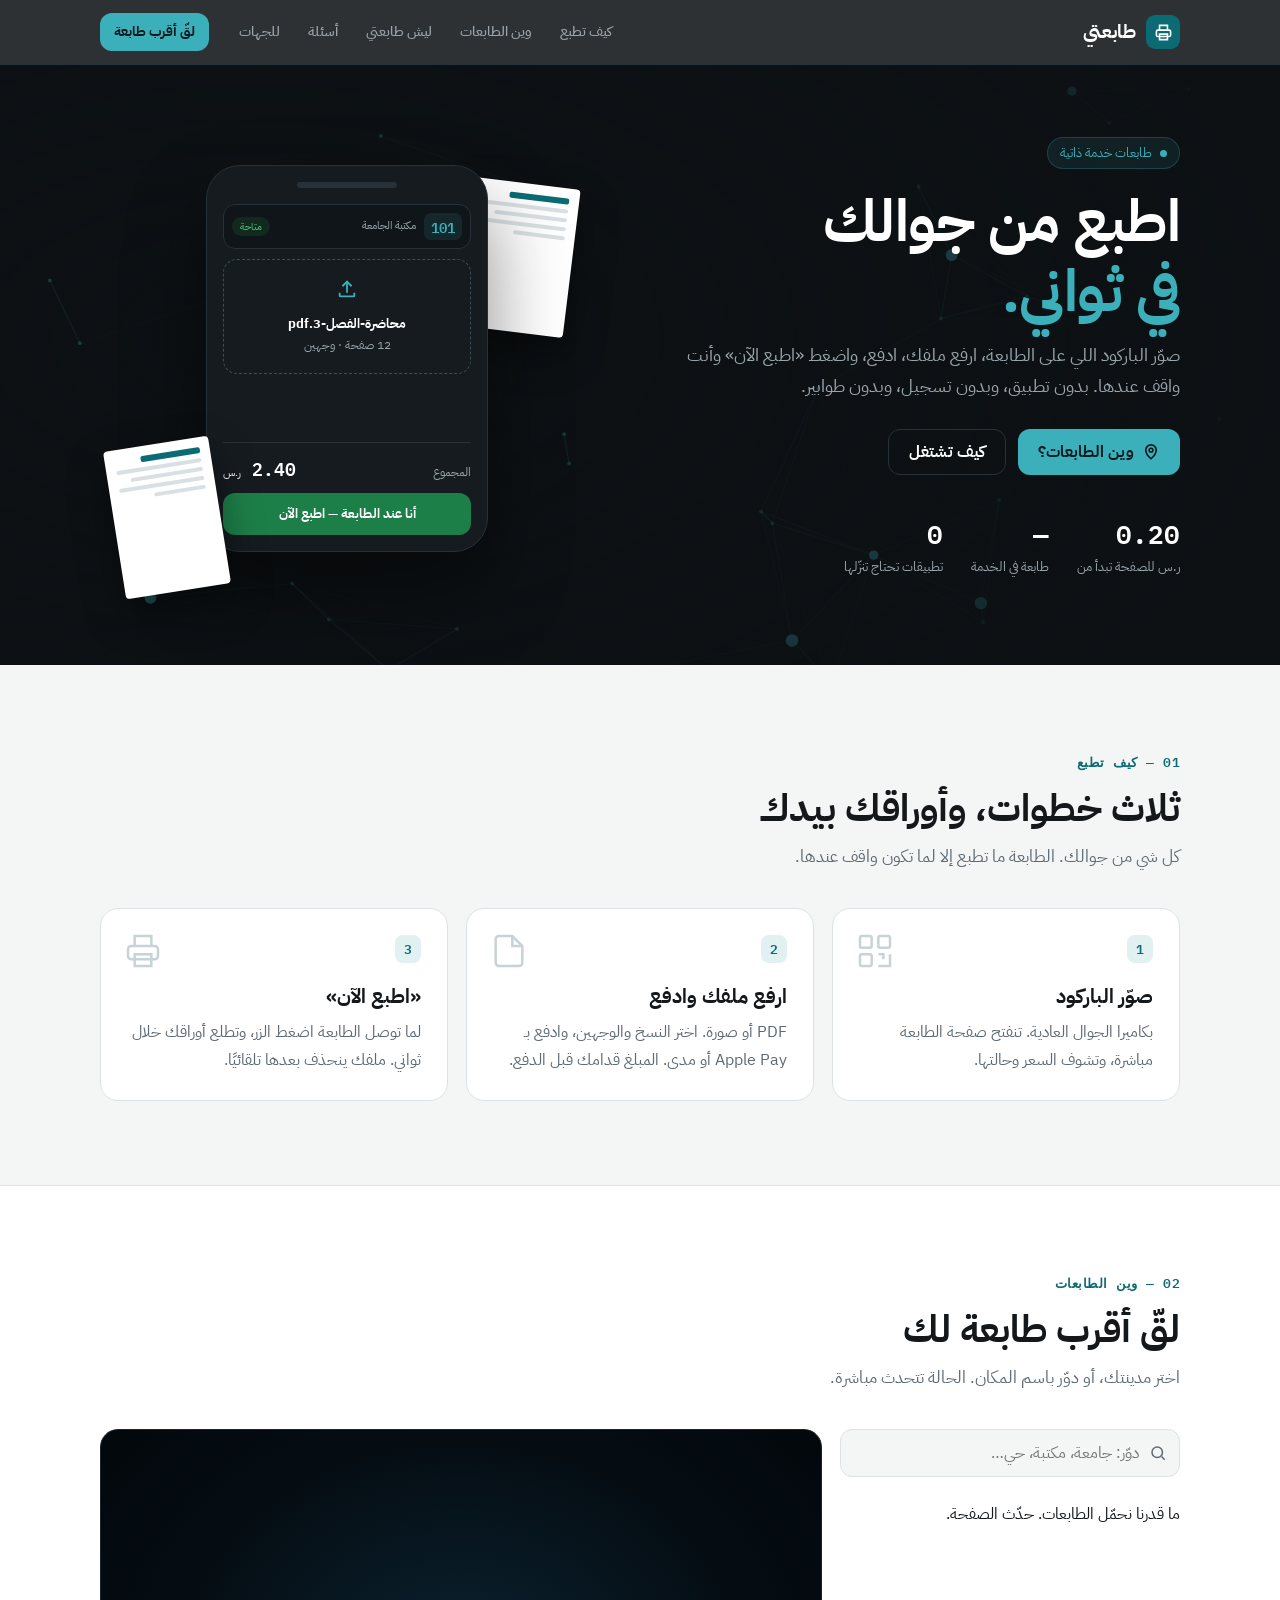
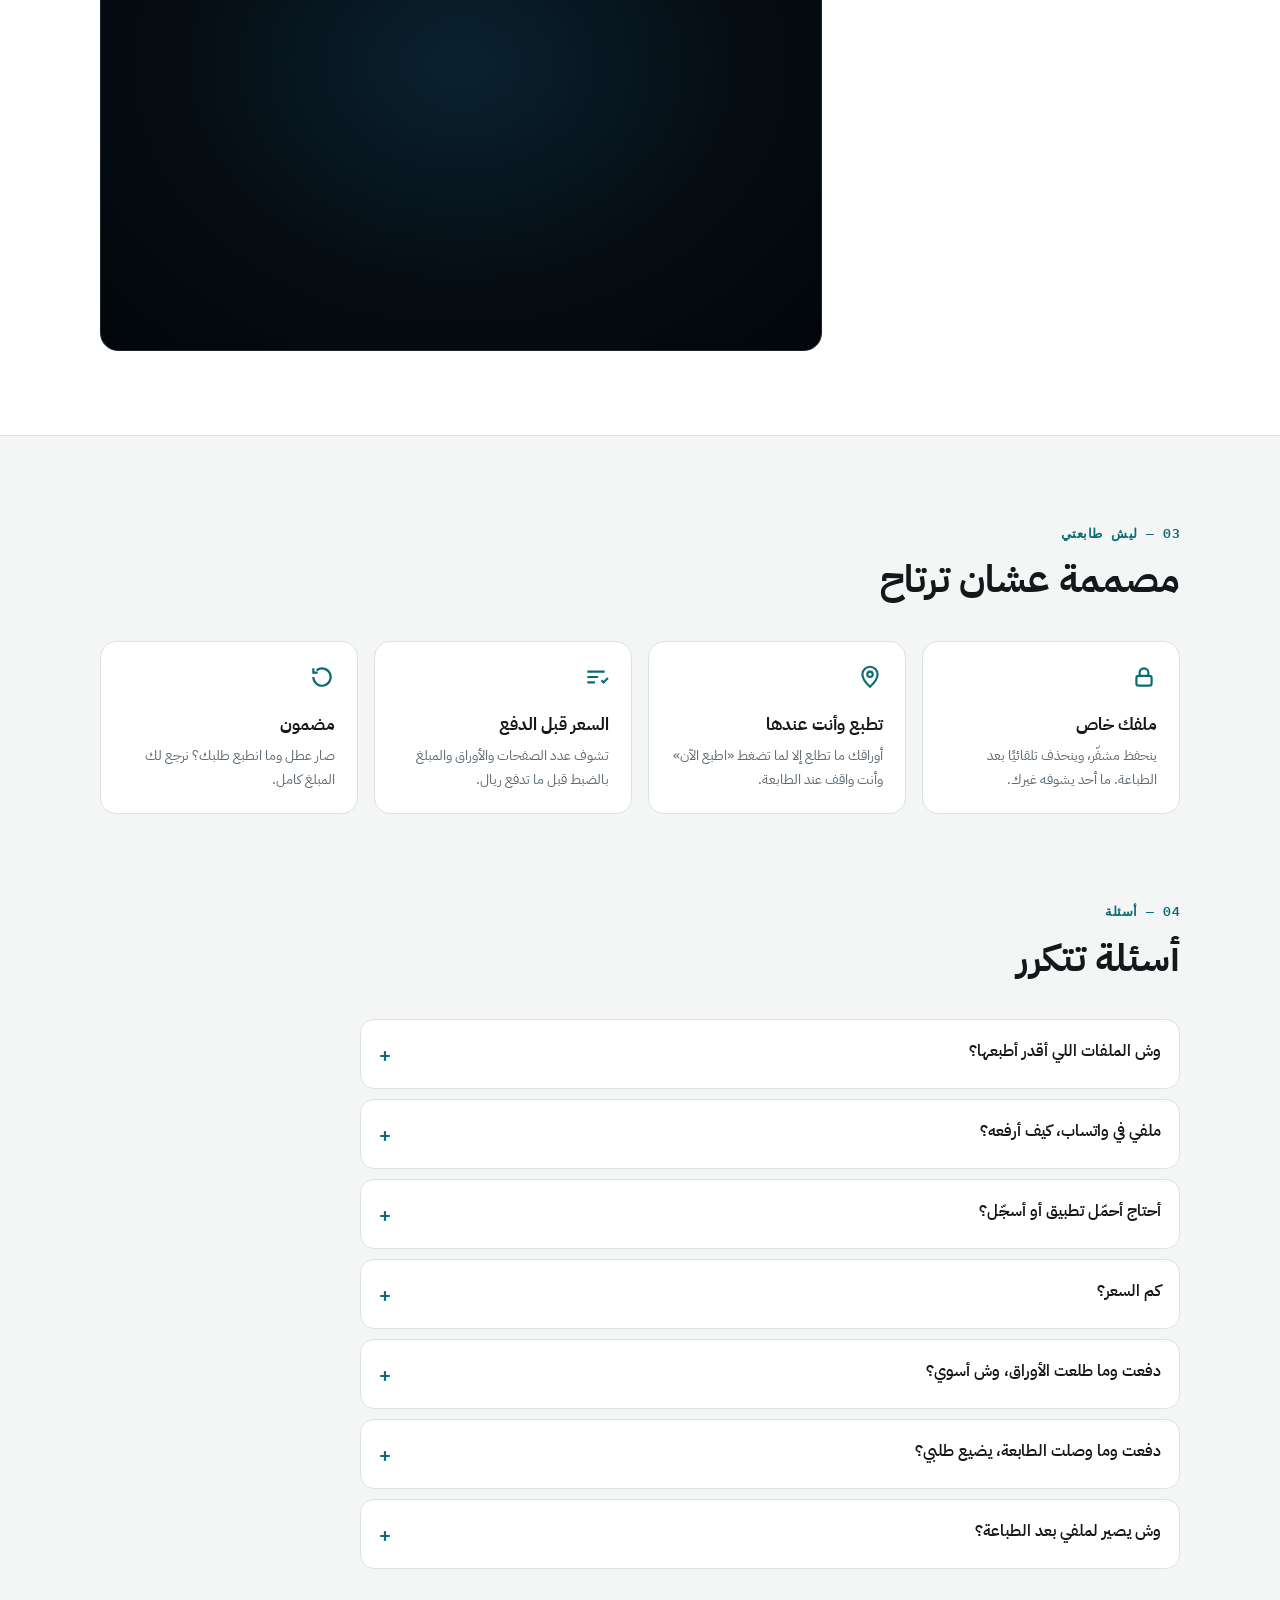
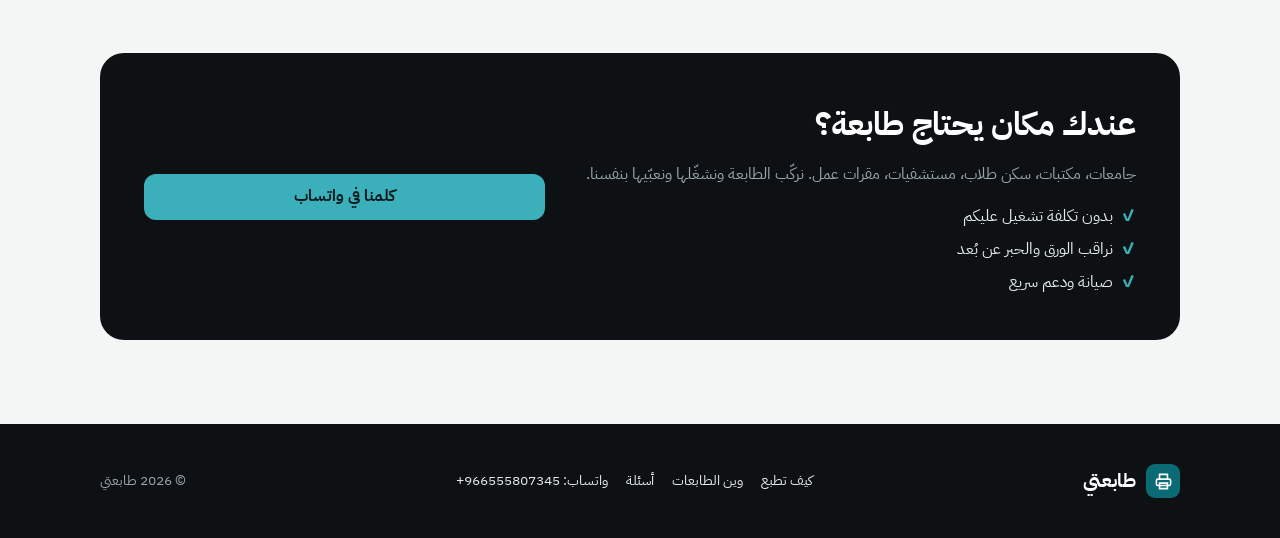
==== index.html @ e1ec3a12 "الخريطة بشكل شبكة متوهجة (plexus) مثل الصورة المرجعية Co-Authored-By: Claude Opus 5.5 <noreply@anthr" ====
<!doctype html>
<html lang="ar" dir="rtl">
<head>
<meta charset="utf-8">
<meta name="viewport" content="width=device-width, initial-scale=1, viewport-fit=cover">
<title>طابعتي — اطبع من جوالك في ثواني</title>
<meta name="description" content="طابعات خدمة ذاتية في الجامعات والأماكن العامة. صوّر الباركود، ارفع ملفك، ادفع، واطبع وأنت واقف عند الطابعة. بدون تطبيق وبدون تسجيل.">
<meta name="theme-color" content="#0D1114">
<meta property="og:title" content="طابعتي — اطبع من جوالك في ثواني">
<meta property="og:description" content="صوّر الباركود، ارفع ملفك، ادفع، واطبع. بدون تطبيق وبدون تسجيل.">
<meta property="og:type" content="website">
<meta property="og:url" content="https://www.tabaety.com/">
<link rel="icon" href="data:image/svg+xml,%3Csvg xmlns='http://www.w3.org/2000/svg' viewBox='0 0 24 24'%3E%3Crect width='24' height='24' rx='6' fill='%230A6B74'/%3E%3Cpath d='M7 9V4h10v5M5 9h14v7H5zM7 14h10v6H7z' fill='none' stroke='white' stroke-width='1.8'/%3E%3C/svg%3E">
<link rel="preconnect" href="https://fonts.googleapis.com">
<link rel="preconnect" href="https://fonts.gstatic.com" crossorigin>
<link href="https://fonts.googleapis.com/css2?family=IBM+Plex+Mono:wght@500;600&family=IBM+Plex+Sans+Arabic:wght@400;500;600;700&display=swap" rel="stylesheet">
<style>
:root{
  --ink:#14181B; --ink-2:#5E6A73; --line:#DCE2E5; --line-2:#EBEFF1; --ground:#F4F6F6; --card:#FFFFFF;
  --accent:#0A6B74; --accent-ink:#084F56; --accent-tint:#E1F0F1; --glow:#3BB0BB;
  --night:#0D1114; --night-2:#151B1F; --night-line:#26313A; --night-ink:#E6ECEE; --night-ink-2:#9AA6AD;
  --ok:#1D7F48; --ok-tint:#E3F3E9; --warn:#8A5A0B; --warn-tint:#FBF0DC; --bad:#B83A26; --bad-tint:#FBE7E3;
  --mono:'IBM Plex Mono',ui-monospace,monospace;
}
*{box-sizing:border-box}
[hidden]{display:none!important}
html{scroll-behavior:smooth}
@media (prefers-reduced-motion:reduce){html{scroll-behavior:auto}*{animation:none!important;transition:none!important}}
body{margin:0;background:var(--ground);color:var(--ink);font-family:'IBM Plex Sans Arabic','Segoe UI',Tahoma,sans-serif;font-size:16px;line-height:1.7}
a{color:var(--accent)}
button,input{font-family:inherit;font-size:inherit}
:focus-visible{outline:2px solid var(--glow);outline-offset:3px;border-radius:6px}
.wrap{max-width:1120px;margin:0 auto;padding:0 20px}
.mono{font-family:var(--mono)}
.ltr{direction:ltr;unicode-bidi:isolate}

/* الترويسة */
header.top{position:sticky;top:0;z-index:50;background:rgba(13,17,20,.86);backdrop-filter:blur(10px);-webkit-backdrop-filter:blur(10px);border-bottom:1px solid var(--night-line)}
header.top .wrap{display:flex;align-items:center;gap:18px;height:64px}
.brand{display:flex;align-items:center;gap:10px;color:#fff;text-decoration:none;font-weight:700;font-size:19px}
.brand .logo{width:34px;height:34px;border-radius:9px;background:var(--accent);display:grid;place-items:center}
nav.links{display:flex;gap:4px;margin-inline-start:auto}
nav.links a{color:var(--night-ink-2);text-decoration:none;font-size:14px;font-weight:500;padding:8px 12px;border-radius:9px}
nav.links a:hover{color:#fff;background:rgba(255,255,255,.06)}
.menu-btn{display:none;width:42px;height:42px;border-radius:11px;border:1px solid var(--night-line);background:transparent;color:#fff;place-items:center;cursor:pointer}
.mnav{display:flex;flex-direction:column;padding:6px 16px 14px;border-top:1px solid var(--night-line)}
.mnav a{color:var(--night-ink);text-decoration:none;padding:13px 4px;border-bottom:1px solid var(--night-line);font-weight:500}
.mnav a:last-child{border-bottom:0;color:var(--glow)}
.btn{display:inline-flex;align-items:center;justify-content:center;gap:8px;min-height:46px;padding:0 20px;border-radius:12px;font-weight:700;text-decoration:none;border:0;cursor:pointer;white-space:nowrap}
.btn.primary{background:var(--glow);color:#06191C}
.btn.primary:hover{background:#5BC6D0}
.btn.ghost{background:transparent;color:#fff;border:1px solid var(--night-line)}
.btn.ghost:hover{border-color:var(--glow)}
.btn.sm{min-height:38px;padding:0 14px;font-size:14px}
.btn.light{background:var(--card);color:var(--ink);border:1px solid var(--line)}
.btn.light:hover{border-color:var(--accent)}
.btn.teal{background:var(--accent);color:#fff}
.btn.teal:hover{background:var(--accent-ink)}

/* البطل */
.hero{background:var(--night);color:var(--night-ink);position:relative;overflow:hidden}
.hero .wrap{position:relative;z-index:1;display:grid;grid-template-columns:1.05fr .95fr;gap:40px;align-items:center;padding-top:72px;padding-bottom:84px}
.eyebrow{display:inline-flex;align-items:center;gap:8px;font-size:13px;color:var(--glow);background:rgba(59,176,187,.1);border:1px solid rgba(59,176,187,.25);padding:4px 12px;border-radius:99px}
.eyebrow i{width:7px;height:7px;border-radius:50%;background:var(--glow);box-shadow:0 0 0 0 rgba(59,176,187,.6);animation:ping 2s infinite}
@keyframes ping{0%{box-shadow:0 0 0 0 rgba(59,176,187,.6)}80%,100%{box-shadow:0 0 0 10px rgba(59,176,187,0)}}
.hero h1{font-size:clamp(34px,5.2vw,58px);line-height:1.2;margin:18px 0 14px;color:#fff;letter-spacing:-.5px}
.hero h1 span{color:var(--glow)}
.hero p.lead{font-size:18px;color:var(--night-ink-2);max-width:520px;margin:0 0 28px}
.hero .ctas{display:flex;gap:12px;flex-wrap:wrap}
.stats{display:flex;gap:28px;margin-top:38px;flex-wrap:wrap}
.stats div b{display:block;font:600 26px var(--mono);color:#fff}
.stats div span{font-size:13px;color:var(--night-ink-2)}
.net{position:absolute;inset:0;z-index:0;opacity:.9}
.hero-visual{position:relative;aspect-ratio:1/1;max-width:440px;justify-self:center;width:100%}
.phone{position:absolute;inset:6% 18% 6% 18%;background:var(--night-2);border:1px solid var(--night-line);border-radius:34px;padding:16px;box-shadow:0 40px 80px rgba(0,0,0,.45);display:flex;flex-direction:column;gap:10px}
.phone .bar{height:6px;width:40%;margin:0 auto 6px;border-radius:3px;background:var(--night-line)}
.phone .kc{display:flex;align-items:center;gap:8px;background:#0F1518;border:1px solid var(--night-line);border-radius:12px;padding:8px}
.phone .kc b{font:600 14px var(--mono);color:var(--glow);background:rgba(59,176,187,.12);border-radius:7px;padding:2px 7px}
.phone .kc span{font-size:11px;color:var(--night-ink-2)}
.phone .kc em{margin-inline-start:auto;font-style:normal;font-size:10px;color:#4CC183;background:#12291E;border-radius:99px;padding:1px 8px}
.phone .file{border:1.5px dashed #355058;border-radius:14px;padding:18px 10px;text-align:center;color:var(--night-ink-2);font-size:12px}
.phone .file b{display:block;color:#fff;font-size:13px;margin-top:6px}
.phone .sum{margin-top:auto;display:flex;justify-content:space-between;align-items:baseline;font-size:12px;color:var(--night-ink-2);border-top:1px solid var(--night-line);padding-top:10px}
.phone .sum b{font:600 18px var(--mono);color:#fff}
.phone .go{background:#1D7F48;color:#fff;border-radius:12px;text-align:center;padding:10px;font-size:13px;font-weight:700}
.paper{position:absolute;width:30%;aspect-ratio:1/1.41;background:#fff;border-radius:4px;box-shadow:0 18px 40px rgba(0,0,0,.4);padding:10px;display:flex;flex-direction:column;gap:5px}
.paper i{display:block;height:4px;border-radius:2px;background:#D9E0E3}
.paper i:nth-child(1){width:70%;background:#0A6B74;height:6px}
.paper i:nth-child(3){width:85%} .paper i:nth-child(5){width:60%}
.paper.a{left:-3%;bottom:-3%;width:24%;transform:rotate(-9deg)}
.paper.b{right:-1%;top:10%;transform:rotate(7deg);width:24%}

/* الأقسام */
section{padding:84px 0;scroll-margin-top:60px}
.sec-head{max-width:640px;margin-bottom:36px}
.sec-head .kick{font:600 13px var(--mono);color:var(--accent);letter-spacing:.5px}
.sec-head h2{font-size:clamp(26px,3.4vw,38px);line-height:1.3;margin:8px 0 10px}
.sec-head p{margin:0;color:var(--ink-2);font-size:17px}
.steps{display:grid;grid-template-columns:repeat(3,minmax(0,1fr));gap:18px;counter-reset:s}
.step{background:var(--card);border:1px solid var(--line);border-radius:18px;padding:26px;position:relative}
.step .n{font:600 13px var(--mono);color:var(--accent);background:var(--accent-tint);border-radius:8px;padding:3px 9px;display:inline-block}
.step h3{margin:16px 0 6px;font-size:20px}
.step p{margin:0;color:var(--ink-2)}
.step .ic{position:absolute;left:22px;top:22px;color:#C7D3D7}

/* المواقع */
#where{background:var(--card);border-top:1px solid var(--line);border-bottom:1px solid var(--line)}
.finder{display:grid;grid-template-columns:340px 1fr;gap:18px;min-height:520px}
.finder-side{display:flex;flex-direction:column;gap:12px;min-width:0}
.search{display:flex;align-items:center;gap:8px;border:1px solid var(--line);border-radius:12px;padding:0 12px;background:var(--ground)}
.search input{flex:1;border:0;background:transparent;min-height:46px;outline:none;min-width:0}
.chips{display:flex;gap:6px;flex-wrap:wrap}
.chip{border:1px solid var(--line);background:var(--card);border-radius:99px;padding:6px 14px;font-size:14px;font-weight:500;cursor:pointer;color:var(--ink)}
.chip[aria-pressed="true"]{background:var(--ink);color:#fff;border-color:var(--ink)}
.chip small{font-family:var(--mono);opacity:.7;margin-inline-start:4px}
.list{display:flex;flex-direction:column;gap:10px;overflow-y:auto;max-height:560px;padding-inline-end:4px}
.loc{border:1px solid var(--line);border-radius:14px;padding:14px;display:flex;flex-direction:column;gap:10px;cursor:pointer;background:var(--card);transition:border-color .15s}
.loc:hover,.loc.on{border-color:var(--accent)}
.loc .t{display:flex;align-items:flex-start;gap:10px}
.loc .code{font:600 15px var(--mono);background:rgba(111,230,242,.14);color:#7FE9F4;border-radius:8px;padding:3px 8px;direction:ltr}
.loc .t div{flex:1;min-width:0}
.loc .t b{display:block;font-size:15px;line-height:1.4}
.loc .t span{font-size:13px;color:var(--ink-2)}
.loc .acts{display:flex;gap:8px}
.pill{display:inline-flex;align-items:center;gap:6px;font-size:12px;font-weight:600;border-radius:99px;padding:3px 10px;white-space:nowrap}
.pill i{width:7px;height:7px;border-radius:50%;background:currentColor}
.pill.ok{color:var(--ok);background:var(--ok-tint)} .pill.warn{color:var(--warn);background:var(--warn-tint)} .pill.bad{color:var(--bad);background:var(--bad-tint)} .pill.soon{color:var(--ink-2);background:var(--line-2)}
.map-box{position:relative;border-radius:18px;overflow:hidden;background:radial-gradient(ellipse at 50% 45%,#0A2230 0%,#050D13 55%,#02060A 100%);min-height:520px;border:1px solid #1C272C}
.knet{position:relative;height:100%;min-height:520px;display:flex;flex-direction:column;color:#C9D6DA}
.net-head{display:flex;align-items:center;gap:12px;padding:14px 18px;border-bottom:1px solid #18242A;font-size:14px}
.net-head b{color:#fff;font-size:16px}.net-head span{color:#7F9399;margin-inline-start:auto;font-size:13px}
.net-back{background:transparent;border:1px solid #24343A;color:#BFD0D5;border-radius:9px;padding:6px 12px;cursor:pointer;font:inherit;font-size:13px}
.net-back:hover{border-color:#3BB0BB;color:#fff}
.net-svg{flex:1;width:100%;display:block;font-family:'IBM Plex Sans Arabic',sans-serif}
.n-dust{stroke:#2A6F86;stroke-opacity:.45;stroke-width:1.3;stroke-linecap:round;fill:none}
.n-edge{stroke:#3FB6D6;stroke-opacity:.22;stroke-width:.8;fill:none}
.n-dot{stroke:#7FE3F2;stroke-opacity:.85;stroke-width:3;stroke-linecap:round;fill:none}
.n-oedge{stroke:#2F8FB0;stroke-opacity:.16;stroke-width:.8;fill:none}
.n-odot{stroke:#4DB4D0;stroke-opacity:.5;stroke-width:2.6;stroke-linecap:round;fill:none}
.n-core{fill:#DDFBFF}
.n-star{animation:twinkle 4s ease-in-out infinite}
@keyframes twinkle{0%,100%{opacity:.35}50%{opacity:1}}
.n-spoke{stroke:#6FE6F2;stroke-opacity:.55;stroke-width:1;fill:none}
.n-link{stroke:#6FE6F2;stroke-opacity:.8;stroke-width:1.4;fill:none;stroke-dasharray:3 9;animation:flow 1.4s linear infinite}
@keyframes flow{to{stroke-dashoffset:-24}}
.net-node{cursor:pointer;outline:none;--c:#6FE6F2}
.net-node.wait{--c:#F2BE5C}.net-node.fault{--c:#F58A70}.net-node.idle{--c:#7F9399}
.net-halo,.n-halo{pointer-events:none;transition:opacity .2s}
.net-pulse,.net-label,.net-count,.net-code,.net-ring,.net-dot,.net-chip{pointer-events:none}
.net-hit{fill:transparent;pointer-events:all}
.net-dot{fill:var(--c)}
.net-ring{fill:none;stroke:var(--c);stroke-width:1.6;stroke-opacity:.9}
.net-node:hover .net-ring,.net-node:focus-visible .net-ring,.net-node.on .net-ring{stroke:#fff;stroke-width:2.2}
.net-node.wait .n-halo,.net-node.fault .n-halo,.net-node.idle .n-halo{opacity:.35}
.net-pulse{fill:none;stroke:var(--c);stroke-width:2;transform-box:fill-box;transform-origin:center;animation:netpulse 2.4s ease-out infinite}
@keyframes netpulse{0%{opacity:.8;transform:scale(.8)}100%{opacity:0;transform:scale(3)}}
.net-label{fill:#fff;font-size:15px;font-weight:700;text-anchor:middle;paint-order:stroke;stroke:#03080B;stroke-width:4px}
.net-count{fill:#8FB7C2;font-size:12px;text-anchor:middle;paint-order:stroke;stroke:#03080B;stroke-width:4px}
.net-chip{fill:rgba(6,18,24,.85);stroke:var(--c);stroke-opacity:.7;stroke-width:1}
.net-node.on .net-chip{fill:var(--c);stroke:#fff}.net-node.on .net-code{fill:#04161A}
.net-code{fill:#fff;font-size:12.5px;font-weight:700;text-anchor:middle;font-family:'IBM Plex Mono',monospace}
@media (max-width:600px){.net-label{font-size:24px}.net-count{font-size:19px}}
@media (prefers-reduced-motion:reduce){.n-star,.n-link,.net-pulse{animation:none}}
.net-tip{padding:12px 18px 16px;color:#7F9399;font-size:13px;text-align:center}
.net-empty{display:grid;place-items:center;height:100%;min-height:520px;color:#7F9399}
.net-card{position:relative;margin:0 14px 14px;background:rgba(7,22,30,.9);backdrop-filter:blur(8px);-webkit-backdrop-filter:blur(8px);color:#E6F4F7;border:1px solid rgba(111,230,242,.28);border-radius:14px;padding:14px;display:grid;gap:10px;box-shadow:0 0 0 1px rgba(0,0,0,.4),0 14px 40px rgba(0,0,0,.5),0 0 40px rgba(63,195,218,.12)}
.net-card .t{display:flex;gap:10px;align-items:flex-start;padding-inline-end:26px}.net-card .t div{min-width:0}
.net-card .t b{display:block;font-size:15px}.net-card .t div span{font-size:13px;color:#93AEB6}
.net-card .code{font:600 15px var(--mono);background:rgba(111,230,242,.14);color:#7FE9F4;border-radius:8px;padding:3px 8px;direction:ltr}
.net-card .m{display:flex;gap:10px;align-items:center;flex-wrap:wrap;font-size:13px;color:#93AEB6}.net-card .m b{color:#fff}
.net-card .a{display:flex;gap:8px;flex-wrap:wrap;align-items:center}
.net-card-x{position:absolute;top:8px;left:8px;width:30px;height:30px;border-radius:8px;border:0;background:rgba(255,255,255,.08);font-size:18px;cursor:pointer;color:#CFE3E8}
.net-card .btn.light{background:transparent;color:#CFE3E8;border-color:rgba(207,227,232,.25)}.net-card .small-note{color:#7F9399}
.net-head{background:transparent;border-bottom-color:rgba(111,230,242,.08)!important}
.small-note{font-size:12.5px;color:var(--ink-2)}
@media (prefers-reduced-motion:reduce){.net-pulse{animation:none;opacity:.5}}

/* الثقة */
.trust{display:grid;grid-template-columns:repeat(4,minmax(0,1fr));gap:16px}
.trust div{background:var(--card);border:1px solid var(--line);border-radius:16px;padding:22px}
.trust svg{color:var(--accent)}
.trust h3{margin:12px 0 4px;font-size:17px}
.trust p{margin:0;color:var(--ink-2);font-size:14px}

/* أسئلة */
.faq{display:grid;gap:10px;max-width:820px}
.faq details{background:var(--card);border:1px solid var(--line);border-radius:14px;padding:4px 18px}
.faq summary{cursor:pointer;font-weight:600;padding:14px 0;list-style:none;display:flex;justify-content:space-between;gap:12px}
.faq summary::-webkit-details-marker{display:none}
.faq summary::after{content:"+";font:600 20px var(--mono);color:var(--accent)}
.faq details[open] summary::after{content:"−"}
.faq p{margin:0 0 16px;color:var(--ink-2)}

/* شركاء */
.partner{background:var(--night);color:var(--night-ink);border-radius:24px;padding:44px;display:grid;grid-template-columns:1.4fr 1fr;gap:30px;align-items:center;position:relative;overflow:hidden}
.partner h2{color:#fff;margin:0 0 10px;font-size:clamp(24px,3vw,32px)}
.partner p{margin:0;color:var(--night-ink-2)}
.partner ul{margin:14px 0 0;padding:0;list-style:none;display:grid;gap:6px;color:var(--night-ink)}
.partner li::before{content:"✓";color:var(--glow);margin-inline-end:8px;font-weight:700}
.partner .ctas{display:flex;flex-direction:column;gap:10px;align-items:stretch}

footer{background:var(--night);color:var(--night-ink-2);padding:40px 0;font-size:14px}
footer .wrap{display:flex;justify-content:space-between;gap:20px;flex-wrap:wrap;align-items:center}
footer a{color:var(--night-ink);text-decoration:none}
footer a:hover{color:var(--glow)}
.fl{display:flex;gap:18px;flex-wrap:wrap}

@media (max-width:920px){
  nav.links{display:none}
  header.top .wrap{gap:10px;height:60px}
  header.top .btn.primary.sm{margin-inline-start:auto}
  .menu-btn{display:grid}
  .hero .ctas .btn{flex:1}
  .stats{gap:18px} .stats div b{font-size:22px}
  .sec-head{margin-bottom:24px}
  .loc .acts .btn{flex:1}
  .hero .wrap{grid-template-columns:1fr;padding-top:44px;padding-bottom:56px}
  .hero-visual{max-width:300px}
  .steps,.trust{grid-template-columns:1fr}
  .finder{grid-template-columns:1fr}
  .map-box,.knet{min-height:440px}
  .list{max-height:none}
  .partner{grid-template-columns:1fr;padding:28px}
  section{padding:60px 0}
}
@media (min-width:921px){.mnav{display:none!important}}
@media (min-width:921px) and (max-width:1080px){.trust{grid-template-columns:repeat(2,minmax(0,1fr))}}
</style>
</head>
<body>
<header class="top">
  <div class="wrap">
    <a class="brand" href="#top" aria-label="طابعتي"><span class="logo"><svg aria-hidden="true" width="19" height="19" viewBox="0 0 24 24" fill="none" stroke="#fff" stroke-width="2"><path d="M7 9V3h10v6"/><rect x="3" y="9" width="18" height="8" rx="2"/><path d="M7 14h10v7H7z"/></svg></span>طابعتي</a>
    <nav class="links" aria-label="الأقسام">
      <a href="#how">كيف تطبع</a><a href="#where">وين الطابعات</a><a href="#trust">ليش طابعتي</a><a href="#faq">أسئلة</a><a href="#partner">للجهات</a>
    </nav>
    <a class="btn primary sm" href="#where">لقّ أقرب طابعة</a>
    <button class="menu-btn" id="menuBtn" aria-label="القائمة" aria-expanded="false" aria-controls="mnav"><svg aria-hidden="true" width="22" height="22" viewBox="0 0 24 24" fill="none" stroke="currentColor" stroke-width="2"><path d="M4 7h16M4 12h16M4 17h16"/></svg></button>
  </div>
  <nav class="mnav" id="mnav" hidden aria-label="الأقسام">
    <a href="#how">كيف تطبع</a><a href="#where">وين الطابعات</a><a href="#trust">ليش طابعتي</a><a href="#faq">أسئلة</a><a href="#partner">للجهات</a><a id="mnavWa" href="#" target="_blank" rel="noopener">تواصل في واتساب</a>
  </nav>
</header>

<main id="top">
  <!-- البطل -->
  <section class="hero" style="padding:0">
    <svg class="net" id="net" aria-hidden="true"></svg>
    <div class="wrap">
      <div>
        <span class="eyebrow"><i></i><span id="liveLine">طابعات خدمة ذاتية</span></span>
        <h1>اطبع من جوالك<br><span>في ثواني.</span></h1>
        <p class="lead">صوّر الباركود اللي على الطابعة، ارفع ملفك، ادفع، واضغط «اطبع الآن» وأنت واقف عندها. بدون تطبيق، وبدون تسجيل، وبدون طوابير.</p>
        <div class="ctas">
          <a class="btn primary" href="#where"><svg aria-hidden="true" width="18" height="18" viewBox="0 0 24 24" fill="none" stroke="currentColor" stroke-width="2.2"><path d="M12 21s-7-6.2-7-11.5A7 7 0 0 1 19 9.5C19 14.8 12 21 12 21z"/><circle cx="12" cy="9.5" r="2.5"/></svg>وين الطابعات؟</a>
          <a class="btn ghost" href="#how">كيف تشتغل</a>
        </div>
        <div class="stats">
          <div><b id="statPrice">0.20</b><span>ر.س للصفحة تبدأ من</span></div>
          <div><b id="statKiosks">—</b><span>طابعة في الخدمة</span></div>
          <div><b>0</b><span>تطبيقات تحتاج تنزّلها</span></div>
        </div>
      </div>
      <div class="hero-visual" aria-hidden="true">
        <div class="paper b"><i></i><i></i><i></i><i></i><i></i></div>
        <div class="phone">
          <div class="bar"></div>
          <div class="kc"><b>101</b><span>مكتبة الجامعة</span><em>متاحة</em></div>
          <div class="file"><svg width="22" height="22" viewBox="0 0 24 24" fill="none" stroke="#3BB0BB" stroke-width="2"><path d="M12 16V4"/><path d="M7 9l5-5 5 5"/><path d="M4 16v3a1 1 0 0 0 1 1h14a1 1 0 0 0 1-1v-3"/></svg><b>محاضرة-الفصل-3.pdf</b>12 صفحة · وجهين</div>
          <div class="sum"><span>المجموع</span><b>2.40 <small style="font:400 11px 'IBM Plex Sans Arabic'">ر.س</small></b></div>
          <div class="go">أنا عند الطابعة — اطبع الآن</div>
        </div>
        <div class="paper a"><i></i><i></i><i></i><i></i><i></i></div>
      </div>
    </div>
  </section>

  <!-- كيف -->
  <section id="how">
    <div class="wrap">
      <div class="sec-head"><span class="kick">01 — كيف تطبع</span><h2>ثلاث خطوات، وأوراقك بيدك</h2><p>كل شي من جوالك. الطابعة ما تطبع إلا لما تكون واقف عندها.</p></div>
      <div class="steps">
        <div class="step"><svg class="ic" aria-hidden="true" width="40" height="40" viewBox="0 0 24 24" fill="none" stroke="currentColor" stroke-width="1.5"><rect x="3" y="3" width="7" height="7" rx="1"/><rect x="14" y="3" width="7" height="7" rx="1"/><rect x="3" y="14" width="7" height="7" rx="1"/><path d="M14 14h3v3M21 14v7h-7"/></svg><span class="n">1</span><h3>صوّر الباركود</h3><p>بكاميرا الجوال العادية. تنفتح صفحة الطابعة مباشرة، وتشوف السعر وحالتها.</p></div>
        <div class="step"><svg class="ic" aria-hidden="true" width="40" height="40" viewBox="0 0 24 24" fill="none" stroke="currentColor" stroke-width="1.5"><path d="M14 3H6a2 2 0 0 0-2 2v14a2 2 0 0 0 2 2h12a2 2 0 0 0 2-2V9z"/><path d="M14 3v6h6"/></svg><span class="n">2</span><h3>ارفع ملفك وادفع</h3><p>PDF أو صورة. اختر النسخ والوجهين، وادفع بـ Apple Pay أو مدى. المبلغ قدامك قبل الدفع.</p></div>
        <div class="step"><svg class="ic" aria-hidden="true" width="40" height="40" viewBox="0 0 24 24" fill="none" stroke="currentColor" stroke-width="1.5"><path d="M7 9V3h10v6"/><rect x="3" y="9" width="18" height="8" rx="2"/><path d="M7 14h10v7H7z"/></svg><span class="n">3</span><h3>«اطبع الآن»</h3><p>لما توصل الطابعة اضغط الزر، وتطلع أوراقك خلال ثواني. ملفك ينحذف بعدها تلقائيًا.</p></div>
      </div>
    </div>
  </section>

  <!-- وين -->
  <section id="where">
    <div class="wrap">
      <div class="sec-head"><span class="kick">02 — وين الطابعات</span><h2>لقّ أقرب طابعة لك</h2><p>اختر مدينتك، أو دوّر باسم المكان. الحالة تتحدث مباشرة.</p></div>
      <div class="finder">
        <div class="finder-side">
          <label class="search"><svg aria-hidden="true" width="18" height="18" viewBox="0 0 24 24" fill="none" stroke="#5E6A73" stroke-width="2"><circle cx="11" cy="11" r="7"/><path d="M21 21l-4.3-4.3"/></svg><input id="q" type="search" placeholder="دوّر: جامعة، مكتبة، حي…" aria-label="بحث عن طابعة"></label>
          <div class="chips" id="cities" role="group" aria-label="المدينة"></div>
          <div class="list" id="list" aria-live="polite"><div class="empty">نحمّل الطابعات…</div></div>
        </div>
        <div class="map-box"><div id="kmap" class="knet" role="region" aria-label="شبكة الطابعات"></div><div hidden id="mapEmpty">الخريطة تتحمل…</div></div>
      </div>
    </div>
  </section>

  <!-- الثقة -->
  <section id="trust">
    <div class="wrap">
      <div class="sec-head"><span class="kick">03 — ليش طابعتي</span><h2>مصممة عشان ترتاح</h2></div>
      <div class="trust">
        <div><svg aria-hidden="true" width="26" height="26" viewBox="0 0 24 24" fill="none" stroke="currentColor" stroke-width="2"><rect x="5" y="11" width="14" height="9" rx="2"/><path d="M8 11V8a4 4 0 0 1 8 0v3"/></svg><h3>ملفك خاص</h3><p>ينحفظ مشفّر، وينحذف تلقائيًا بعد الطباعة. ما أحد يشوفه غيرك.</p></div>
        <div><svg aria-hidden="true" width="26" height="26" viewBox="0 0 24 24" fill="none" stroke="currentColor" stroke-width="2"><path d="M12 21s-7-6.2-7-11.5A7 7 0 0 1 19 9.5C19 14.8 12 21 12 21z"/><circle cx="12" cy="9.5" r="2.5"/></svg><h3>تطبع وأنت عندها</h3><p>أوراقك ما تطلع إلا لما تضغط «اطبع الآن» وأنت واقف عند الطابعة.</p></div>
        <div><svg aria-hidden="true" width="26" height="26" viewBox="0 0 24 24" fill="none" stroke="currentColor" stroke-width="2"><path d="M4 7h16M4 12h10M4 17h7"/><path d="M17 15l2 2 4-4"/></svg><h3>السعر قبل الدفع</h3><p>تشوف عدد الصفحات والأوراق والمبلغ بالضبط قبل ما تدفع ريال.</p></div>
        <div><svg aria-hidden="true" width="26" height="26" viewBox="0 0 24 24" fill="none" stroke="currentColor" stroke-width="2"><path d="M4 12a8 8 0 1 0 3-6.2"/><path d="M4 4v4h4"/></svg><h3>مضمون</h3><p>صار عطل وما انطبع طلبك؟ نرجع لك المبلغ كامل.</p></div>
      </div>
    </div>
  </section>

  <!-- أسئلة -->
  <section id="faq" style="padding-top:0">
    <div class="wrap">
      <div class="sec-head"><span class="kick">04 — أسئلة</span><h2>أسئلة تتكرر</h2></div>
      <div class="faq">
        <details><summary>وش الملفات اللي أقدر أطبعها؟</summary><p>PDF والصور (JPG وPNG، وصور الآيفون). ملفات Word وPowerPoint: افتحها في جوالك ← «مشاركة» أو «طباعة» ← «حفظ PDF»، وبعدين ارفعها.</p></details>
        <details><summary>ملفي في واتساب، كيف أرفعه؟</summary><p>اضغط على الملف مطوّلًا في المحادثة ← «مشاركة» ← «حفظ في الملفات». بعدها اختاره من صفحة الطباعة.</p></details>
        <details><summary>أحتاج أحمّل تطبيق أو أسجّل؟</summary><p>لا. كل شي من متصفح الجوال، بدون تطبيق وبدون حساب.</p></details>
        <details><summary>كم السعر؟</summary><p>السعر مكتوب على كل طابعة وفي صفحتها، ويبدأ من <span id="faqPrice">0.20</span> ر.س للصفحة أبيض وأسود. تشوف المجموع قبل الدفع.</p></details>
        <details><summary>دفعت وما طلعت الأوراق، وش أسوي؟</summary><p>تواصل معنا في واتساب ومعك رقم الطلب اللي في الصفحة. إذا ما انطبع الطلب نرجع لك المبلغ كامل.</p></details>
        <details><summary>دفعت وما وصلت الطابعة، يضيع طلبي؟</summary><p>لا. الطلب ينتظرك ساعة كاملة. افتح نفس الصفحة من جوالك لما توصل واضغط «اطبع الآن». وإذا ما لحقت، نرجع لك المبلغ.</p></details>
        <details><summary>وش يصير لملفي بعد الطباعة؟</summary><p>ينحذف تلقائيًا من عندنا بعد الطباعة مباشرة، وكحد أقصى بعد 24 ساعة لو ما انطبع.</p></details>
      </div>
    </div>
  </section>

  <!-- للجهات -->
  <section id="partner" style="padding-top:0">
    <div class="wrap">
      <div class="partner">
        <div>
          <h2>عندك مكان يحتاج طابعة؟</h2>
          <p>جامعات، مكتبات، سكن طلاب، مستشفيات، مقرات عمل. نركّب الطابعة ونشغّلها ونعبّيها بنفسنا.</p>
          <ul><li>بدون تكلفة تشغيل عليكم</li><li>نراقب الورق والحبر عن بُعد</li><li>صيانة ودعم سريع</li></ul>
        </div>
        <div class="ctas">
          <a class="btn primary" id="partnerWa" href="#" target="_blank" rel="noopener">كلمنا في واتساب</a>
        </div>
      </div>
    </div>
  </section>
</main>

<footer>
  <div class="wrap">
    <a class="brand" href="#top"><span class="logo"><svg aria-hidden="true" width="19" height="19" viewBox="0 0 24 24" fill="none" stroke="#fff" stroke-width="2"><path d="M7 9V3h10v6"/><rect x="3" y="9" width="18" height="8" rx="2"/><path d="M7 14h10v7H7z"/></svg></span>طابعتي</a>
    <div class="fl"><a href="#how">كيف تطبع</a><a href="#where">وين الطابعات</a><a href="#faq">أسئلة</a><a id="footWa" href="#" target="_blank" rel="noopener">واتساب: <span class="ltr" id="waNum"></span></a></div>
    <span>© <span id="yr">2026</span> طابعتي</span>
  </div>
</footer>

<script>
"use strict";
const SB = "https://dloicztspjligjjowhps.supabase.co";
const ANON = "eyJhbGciOiJIUzI1NiIsInR5cCI6IkpXVCJ9.eyJpc3MiOiJzdXBhYmFzZSIsInJlZiI6ImRsb2ljenRzcGpsaWdqam93aHBzIiwicm9sZSI6ImFub24iLCJpYXQiOjE3ODU3NDkxNTIsImV4cCI6MjEwMTMyNTE1Mn0.uxb31-8o4dBF09sTAXpb4whQ6h_NZwpe0bD43Ucye9M";
const WA = "966555807345";
const $ = (s) => document.querySelector(s);
const esc = (s) => String(s ?? "").replace(/[&<>"']/g, (c) => ({ "&": "&amp;", "<": "&lt;", ">": "&gt;", '"': "&quot;", "'": "&#39;" }[c]));
const STATUS = { ok: ["ok", "متاحة الحين"], soon: ["soon", "قريبًا"], offline: ["bad", "غير متصلة"], paused: ["warn", "صيانة"], printer_error: ["warn", "صيانة"], low_ink: ["warn", "صيانة"], no_paper: ["warn", "تنتظر ورق"], disabled: ["soon", "خارج الخدمة"] };
const S = { all: [], city: "", q: "", sel: null, view: null };

$("#yr").textContent = new Date().getFullYear();
const waLink = (t) => `https://wa.me/${WA}?text=${encodeURIComponent(t)}`;
$("#partnerWa").href = waLink("السلام عليكم، عندنا مكان ونبي نركّب طابعة طابعتي");
$("#footWa").href = waLink("السلام عليكم، عندي استفسار عن طابعتي");
$("#waNum").textContent = "+" + WA;
$("#mnavWa").href = waLink("السلام عليكم، عندي استفسار عن طابعتي");
const mb = $("#menuBtn"), mn = $("#mnav");
mb.onclick = () => { const open = mn.hidden; mn.hidden = !open; mb.setAttribute("aria-expanded", String(open)); };
mn.addEventListener("click", (e) => { if (e.target.closest("a")) { mn.hidden = true; mb.setAttribute("aria-expanded", "false"); } });
addEventListener("resize", () => { if (innerWidth > 920) mn.hidden = true; });

/* الشبكة المتحركة في الخلفية */
(function net() {
  const svg = $("#net"); const W = 1200, H = 640;
  svg.setAttribute("viewBox", `0 0 ${W} ${H}`); svg.setAttribute("preserveAspectRatio", "xMidYMid slice");
  let seed = 11; const rnd = () => (seed = (seed * 9301 + 49297) % 233280) / 233280;
  const pts = Array.from({ length: 34 }, () => [rnd() * W, rnd() * H]);
  let lines = "", dots = "";
  pts.forEach((a, i) => pts.slice(i + 1).forEach((b) => { const d = Math.hypot(a[0] - b[0], a[1] - b[1]); if (d < 190) lines += `<line x1="${a[0]}" y1="${a[1]}" x2="${b[0]}" y2="${b[1]}" stroke="#3BB0BB" stroke-opacity="${(0.22 * (1 - d / 190)).toFixed(3)}"/>`; }));
  pts.forEach((p, i) => { dots += `<circle cx="${p[0]}" cy="${p[1]}" r="${i % 5 ? 1.8 : 3.2}" fill="#3BB0BB" fill-opacity="${i % 5 ? .35 : .8}">${i % 5 ? "" : `<animate attributeName="r" values="3.2;6;3.2" dur="${3 + (i % 3)}s" repeatCount="indefinite"/>`}</circle>`; });
  svg.innerHTML = `<defs><radialGradient id="fade" cx="20%" cy="40%" r="80%"><stop offset="0" stop-color="#0D1114" stop-opacity="0"/><stop offset="1" stop-color="#0D1114" stop-opacity=".9"/></radialGradient></defs>${lines}${dots}<rect width="${W}" height="${H}" fill="url(#fade)"/>`;
})();

/* الطابعات */
async function loadKiosks() {
  try {
    const r = await fetch(`${SB}/rest/v1/rpc/web_public_kiosks`, { method: "POST", headers: { apikey: ANON, Authorization: `Bearer ${ANON}`, "Content-Type": "application/json" }, body: "{}" });
    if (!r.ok) throw new Error(r.status);
    S.all = await r.json();
  } catch { S.all = null; }
  renderAll();
}
function filtered() {
  const q = S.q.trim();
  return (S.all || []).filter((k) => (!S.city || k.city === S.city) && (!q || [k.location, k.area, k.city, k.kiosk_id, k.note].join(" ").includes(q)));
}
function renderAll() {
  const all = S.all;
  if (all === null) { $("#list").innerHTML = `<div class="empty">ما قدرنا نحمّل الطابعات. حدّث الصفحة.</div>`; return; }
  const live = all.filter((k) => k.status === "ok").length;
  $("#statKiosks").textContent = all.filter((k) => k.status !== "soon").length || all.length;
  $("#liveLine").textContent = live ? `${live} طابعة متاحة الحين` : "طابعات خدمة ذاتية";
  const minP = Math.min(...all.map((k) => +k.price_per_page).filter((n) => n > 0));
  if (Number.isFinite(minP)) { $("#statPrice").textContent = minP.toFixed(2); $("#faqPrice").textContent = minP.toFixed(2); }
  const cities = {}; all.forEach((k) => cities[k.city] = (cities[k.city] || 0) + 1);
  $("#cities").innerHTML = [["", "الكل", all.length], ...Object.entries(cities).sort((a, b) => b[1] - a[1]).map(([c, n]) => [c, c, n])]
    .map(([v, l, n]) => `<button class="chip" data-city="${esc(v)}" aria-pressed="${S.city === v}">${esc(l)}<small>${n}</small></button>`).join("");
  document.querySelectorAll(".chips [data-city]").forEach((b) => b.onclick = () => { S.city = b.dataset.city; S.view = S.city ? { city: S.city } : null; S.sel = null; renderAll(); });
  renderList(); renderMarkers();
}
function renderList() {
  const list = filtered();
  if (!list.length) {
    $("#list").innerHTML = `<div class="empty">${S.all.length ? "ما لقينا طابعة بهالبحث." : "أول طابعاتنا قريبًا. تابعنا!"}<br><a href="${waLink("السلام عليكم، أبي طابعة طابعتي في مكاني")}" target="_blank" rel="noopener">تبي طابعة في مكانك؟ كلمنا</a></div>`;
    return;
  }
  $("#list").innerHTML = list.map((k) => {
    const [cls, label] = STATUS[k.status] || ["soon", "غير متاحة"];
    const dir = k.lat != null ? `https://www.google.com/maps/dir/?api=1&destination=${k.lat},${k.lng}` : null;
    return `<article class="loc${S.sel === k.kiosk_id ? " on" : ""}" data-k="${esc(k.kiosk_id)}" tabindex="0">
      <div class="t"><span class="code">${esc(k.kiosk_id)}</span><div><b>${esc(k.location)}</b><span>${esc([k.area, k.city].filter(Boolean).join(" · "))}${k.note ? " · " + esc(k.note) : ""}</span></div><span class="pill ${cls}"><i></i>${label}</span></div>
      <div class="t" style="font-size:13px;color:var(--ink-2)"><span><b class="mono" style="display:inline;color:var(--ink)">${(+k.price_per_page).toFixed(2)}</b> ر.س/صفحة${k.supports_duplex ? " · وجهين" : ""}${k.hours ? " · " + esc(k.hours) : ""}</span></div>
      <div class="acts">${k.status !== "soon" ? `<a class="btn teal sm" href="/p/?k=${encodeURIComponent(k.kiosk_id)}">اطبع هنا</a>` : ""}${dir ? `<a class="btn light sm" href="${dir}" target="_blank" rel="noopener">الاتجاهات</a>` : ""}</div>
    </article>`;
  }).join("");
  document.querySelectorAll(".loc").forEach((el) => {
    const go = (e) => { if (e.target.closest("a")) return; select(el.dataset.k, true); };
    el.onclick = go; el.onkeydown = (e) => { if (e.key === "Enter") go(e); };
  });
}
function select(id, fromList) {
  S.sel = id;
  const k = (S.all || []).find((x) => x.kiosk_id === id);
  if (k) S.view = { city: k.city };
  renderList(); renderNet();
  if (!fromList) document.querySelector(`.loc[data-k="${CSS.escape(id)}"]`)?.scrollIntoView({ block: "nearest", behavior: "smooth" });
}

/* ===== خريطة الشبكة: المملكة نقاط على شبكة، وكل طابعة عقدة عند تقاطع خطين ===== */
// حدود تقريبية للمملكة (خط الطول، خط العرض)، تكفي لرسم الشبكة
const KSA = [[34.95,29.36],[36.07,29.19],[36.75,29.86],[37.5,29.95],[37.67,30.34],[37.0,31.5],[39.0,32.0],[39.2,32.15],[40.4,31.95],[42.1,31.1],[44.7,29.2],[46.4,29.1],[47.45,29.0],[47.7,28.53],[48.42,28.54],[48.8,27.7],[49.3,27.1],[50.1,26.7],[50.2,26.0],[50.6,25.4],[50.8,24.75],[51.3,24.3],[51.6,24.25],[52.0,23.0],[55.2,22.7],[55.67,22.0],[55.0,20.0],[52.0,19.0],[49.0,18.6],[47.0,17.0],[46.4,17.2],[44.2,17.4],[43.4,17.5],[43.0,16.7],[42.8,16.4],[42.55,16.9],[41.8,17.9],[41.2,19.0],[40.0,20.3],[39.1,21.5],[38.6,22.6],[38.06,24.09],[37.27,25.02],[36.5,26.0],[35.6,27.4],[34.9,28.1],[34.6,28.1]];
const CITIES = {
  "الرياض": [46.68, 24.71], "جدة": [39.17, 21.54], "مكة المكرمة": [39.83, 21.42], "مكة": [39.83, 21.42], "المدينة المنورة": [39.61, 24.47], "المدينة": [39.61, 24.47],
  "الدمام": [50.1, 26.43], "الخبر": [50.21, 26.28], "الظهران": [50.11, 26.29], "الأحساء": [49.58, 25.38], "الهفوف": [49.58, 25.38], "الجبيل": [49.66, 27.0],
  "القصيم": [43.97, 26.33], "بريدة": [43.97, 26.33], "عنيزة": [43.99, 26.08], "حائل": [41.69, 27.52], "تبوك": [36.57, 28.38], "أبها": [42.5, 18.22], "خميس مشيط": [42.73, 18.3],
  "الطائف": [40.42, 21.27], "جازان": [42.55, 16.89], "نجران": [44.13, 17.49], "ينبع": [38.06, 24.09], "الباحة": [41.47, 20.01], "الجوف": [40.2, 29.97], "سكاكا": [40.2, 29.97], "عرعر": [41.04, 30.98],
};
const NET = { W: 660, H: 540, step: 14, lon0: 34.3, lon1: 56.0, lat0: 16.0, lat1: 32.6 };
const projX = (lon) => (lon - NET.lon0) / (NET.lon1 - NET.lon0) * NET.W;
const projY = (lat) => (NET.lat1 - lat) / (NET.lat1 - NET.lat0) * NET.H;
const KSA_PX = KSA.map(([lo, la]) => [projX(lo), projY(la)]);
function inside(x, y, poly) {
  let c = false;
  for (let i = 0, j = poly.length - 1; i < poly.length; j = i++) {
    const [xi, yi] = poly[i], [xj, yj] = poly[j];
    if ((yi > y) !== (yj > y) && x < (xj - xi) * (y - yi) / (yj - yi) + xi) c = !c;
  }
  return c;
}
// شبكة نقاط متصلة (plexus): نقاط موزعة عشوائيًا بثبات داخل حدود المملكة، وكل نقطة متصلة بأقرب جيرانها
function rng(seed) { return () => { seed = (seed + 0x6D2B79F5) | 0; let t = Math.imul(seed ^ (seed >>> 15), 1 | seed); t = (t + Math.imul(t ^ (t >>> 7), 61 | t)) ^ t; return ((t ^ (t >>> 14)) >>> 0) / 4294967296; }; }
const f1 = (n) => Math.round(n * 10) / 10;
function knn(pts, k, maxD, only) {
  const seen = new Set(); let d = "";
  pts.forEach((a, i) => {
    if (only && !only(i)) return;
    pts.map((b, j) => [j, (a[0] - b[0]) ** 2 + (a[1] - b[1]) ** 2]).filter(([j, dd]) => j !== i && dd < maxD * maxD)
      .sort((x, y) => x[1] - y[1]).slice(0, k).forEach(([j]) => {
        const key = i < j ? i + "-" + j : j + "-" + i; if (seen.has(key)) return; seen.add(key);
        d += `M${f1(a[0])} ${f1(a[1])}L${f1(pts[j][0])} ${f1(pts[j][1])}`;
      });
  });
  return d;
}
const dotPath = (pts) => pts.map(([x, y]) => `M${f1(x)} ${f1(y)}h.01`).join("");
const NET_DEFS = `<defs>
  <radialGradient id="nHalo"><stop offset="0" stop-color="#6FE6F2" stop-opacity=".55"/><stop offset=".35" stop-color="#3FC3DA" stop-opacity=".18"/><stop offset="1" stop-color="#3FC3DA" stop-opacity="0"/></radialGradient>
  <radialGradient id="nVig" cx="50%" cy="50%" r="60%"><stop offset=".55" stop-color="#fff"/><stop offset="1" stop-color="#000"/></radialGradient>
  <mask id="nFade"><rect width="100%" height="100%" fill="url(#nVig)"/></mask>
  <filter id="nGlow" x="-100%" y="-100%" width="300%" height="300%"><feGaussianBlur stdDeviation="2.4" result="b"/><feMerge><feMergeNode in="b"/><feMergeNode in="SourceGraphic"/></feMerge></filter>
</defs>`;
let PLEX = null;
function plexus() {
  if (PLEX) return PLEX;
  const r = rng(11), inner = [], outer = [], dust = [];
  const s = 30;
  for (let y = s / 2; y < NET.H; y += s) for (let x = s / 2; x < NET.W; x += s) {
    const p = [x + (r() - .5) * s * .85, y + (r() - .5) * s * .85];
    if (inside(p[0], p[1], KSA_PX)) inner.push(p);
  }
  for (let i = 0; i < KSA_PX.length; i++) {               // نقاط على الحدود ترسم شكل المملكة
    const a = KSA_PX[i], b = KSA_PX[(i + 1) % KSA_PX.length];
    const n = Math.max(1, Math.round(Math.hypot(b[0] - a[0], b[1] - a[1]) / 22));
    for (let t = 0; t < n; t++) inner.push([a[0] + (b[0] - a[0]) * t / n, a[1] + (b[1] - a[1]) * t / n]);
  }
  const so = 58;
  for (let y = -so / 2; y < NET.H + so; y += so) for (let x = -so / 2; x < NET.W + so; x += so) {
    const p = [x + (r() - .5) * so * .9, y + (r() - .5) * so * .9];
    if (!inside(p[0], p[1], KSA_PX) && r() < .8) outer.push(p);
  }
  for (let y = 4; y < NET.H; y += 7) for (let x = 4; x < NET.W; x += 7) if (inside(x, y, KSA_PX) && r() < .55) dust.push([x + (r() - .5) * 3, y + (r() - .5) * 3]);
  const stars = inner.filter(() => r() < .16);
  PLEX = {
    inner, dust: dotPath(dust), dots: dotPath(inner), odots: dotPath(outer),
    edges: knn(inner, 4, 48), oedges: knn(outer.concat(inner.slice(-KSA_PX.length * 3)), 3, 95),
    stars: stars.map(([x, y], i) => `<g class="n-star" style="animation-delay:${(i * 0.37) % 4}s"><circle cx="${f1(x)}" cy="${f1(y)}" r="11" fill="url(#nHalo)"/><circle cx="${f1(x)}" cy="${f1(y)}" r="1.9" class="n-core"/></g>`).join(""),
  };
  return PLEX;
}
const SC = (k) => k.status === "ok" ? "ready" : k.status === "soon" ? "idle" : k.status === "offline" ? "fault" : "wait";
function cityPoint(name, list) {
  const c = CITIES[name];
  if (c) return [projX(c[0]), projY(c[1])];
  const g = list.find((k) => k.lat != null);
  return g ? [projX(g.lng), projY(g.lat)] : null;
}

function renderNet() {
  const box = $("#kmap"); if (!box || !S.all) return;
  const list = filtered();
  if (!S.all.length) { box.innerHTML = `<div class="net-empty">أول طابعاتنا قريبًا.</div>`; return; }
  if (S.view?.city) return renderCity(box, S.view.city, list.filter((k) => k.city === S.view.city));
  renderCountry(box, list);
}

function renderCountry(box, list) {
  const P = plexus();
  const groups = {};
  list.forEach((k) => (groups[k.city] ||= []).push(k));
  const nodes = Object.entries(groups).map(([city, ks]) => ({ city, ks, p: cityPoint(city, ks) })).filter((n) => n.p);
  let links = "", spokes = "";
  for (let i = 0; i < nodes.length; i++) for (let j = i + 1; j < nodes.length; j++) {
    const [a, b] = [nodes[i].p, nodes[j].p];
    links += `M${f1(a[0])} ${f1(a[1])}L${f1(b[0])} ${f1(b[1])}`;
  }
  for (const n of nodes) {           // كل مدينة متصلة بأقرب نقاط الشبكة حولها
    P.inner.map((q) => [q, (q[0] - n.p[0]) ** 2 + (q[1] - n.p[1]) ** 2]).sort((a, b) => a[1] - b[1]).slice(0, 6)
      .forEach(([q]) => { spokes += `M${f1(n.p[0])} ${f1(n.p[1])}L${f1(q[0])} ${f1(q[1])}`; });
  }
  const nodeSvg = nodes.map((n) => {
    const live = n.ks.filter((k) => k.status === "ok").length;
    const cls = live ? "ready" : n.ks.some((k) => k.status !== "soon") ? "wait" : "idle";
    const [x, y] = n.p.map(f1);
    return `<g class="net-node ${cls}" tabindex="0" role="button" data-city="${esc(n.city)}" aria-label="${esc(n.city)}: ${n.ks.length} طابعة">
      <circle cx="${x}" cy="${y}" r="46" class="n-halo" fill="url(#nHalo)"/>
      ${live ? `<circle cx="${x}" cy="${y}" r="10" class="net-pulse"/>` : ""}
      <circle cx="${x}" cy="${y}" r="10" class="net-ring"/>
      <circle cx="${x}" cy="${y}" r="4.5" class="net-dot" filter="url(#nGlow)"/>
      <circle cx="${x}" cy="${y}" r="26" class="net-hit"/>
      <text x="${x}" y="${y - 19}" class="net-label">${esc(n.city)}</text>
      <text x="${x}" y="${y + 28}" class="net-count">${n.ks.length} ${n.ks.length === 1 ? "طابعة" : "طابعات"}</text>
    </g>`;
  }).join("");
  box.innerHTML = `
    <div class="net-head"><b>المملكة</b><span>${nodes.length ? "اضغط على مدينة" : "ما فيه طابعات بهالبحث"}</span></div>
    <svg viewBox="0 0 ${NET.W} ${NET.H}" class="net-svg" role="img" aria-label="شبكة طابعات طابعتي في المملكة">${NET_DEFS}
      <g mask="url(#nFade)"><path d="${P.oedges}" class="n-oedge"/><path d="${P.odots}" class="n-odot"/></g>
      <path d="${P.dust}" class="n-dust"/>
      <path d="${P.edges}" class="n-edge"/><path d="${P.dots}" class="n-dot"/>
      ${P.stars}
      <path d="${spokes}" class="n-spoke"/><path d="${links}" class="n-link"/>
      ${nodeSvg}
    </svg>`;
  box.querySelectorAll(".net-node").forEach((g) => {
    const go = () => { S.view = { city: g.dataset.city }; S.sel = null; renderNet(); };
    g.onclick = go; g.onkeydown = (e) => { if (e.key === "Enter" || e.key === " ") { e.preventDefault(); go(); } };
  });
}

function renderCity(box, city, ks) {
  const W = 660, H = 420, step = 70, pad = 90;
  const cols = Math.floor((W - pad * 2) / step), rows = Math.floor((H - pad * 2) / step);
  // مكان كل طابعة: من إحداثياتها نسبةً لبعض، واللي ما لها إحداثيات تاخذ أماكن فاضية حول الوسط
  const geo = ks.filter((k) => k.lat != null);
  const used = new Set(), pos = {};
  const key = (c, r) => `${c},${r}`;
  if (geo.length) {
    const lats = geo.map((k) => k.lat), lngs = geo.map((k) => k.lng);
    const [a0, a1, o0, o1] = [Math.min(...lats), Math.max(...lats), Math.min(...lngs), Math.max(...lngs)];
    for (const k of geo) {
      let c = o1 > o0 ? Math.round((k.lng - o0) / (o1 - o0) * cols) : Math.floor(cols / 2);
      let r = a1 > a0 ? Math.round((a1 - k.lat) / (a1 - a0) * rows) : Math.floor(rows / 2);
      while (used.has(key(c, r))) c = (c + 1) % (cols + 1);
      used.add(key(c, r)); pos[k.kiosk_id] = [c, r];
    }
  }
  const ring = [], cc = Math.floor(cols / 2), cr = Math.floor(rows / 2);
  for (let d = 0; d <= Math.max(cols, rows); d++) for (let r = cr - d; r <= cr + d; r++) for (let c = cc - d; c <= cc + d; c++)
    if (r >= 0 && c >= 0 && r <= rows && c <= cols && Math.max(Math.abs(r - cr), Math.abs(c - cc)) === d) ring.push([c, r]);
  for (const k of ks.filter((k) => k.lat == null)) {
    const spot = ring.find(([c, r]) => !used.has(key(c, r))) || [cc, cr];
    used.add(key(...spot)); pos[k.kiosk_id] = spot;
  }
  let seed = 0; for (const ch of city) seed = (seed * 31 + ch.charCodeAt(0)) | 0;
  const r = rng(seed), kp = ks.map((k) => [pad + pos[k.kiosk_id][0] * step, pad + pos[k.kiosk_id][1] * step]);
  const mesh = [], s = 40;
  for (let y = -s / 2; y < H + s; y += s) for (let x = -s / 2; x < W + s; x += s) {
    const p = [x + (r() - .5) * s * .9, y + (r() - .5) * s * .9];
    if (kp.every((q) => (q[0] - p[0]) ** 2 + (q[1] - p[1]) ** 2 > 30 * 30)) mesh.push(p);
  }
  const all = kp.concat(mesh), nk = kp.length;
  const edges = knn(all, 4, 70), kedges = knn(all, 5, 110, (i) => i < nk);
  const stars = mesh.filter(() => r() < .14).map(([x, y], i) => `<g class="n-star" style="animation-delay:${(i * 0.41) % 4}s"><circle cx="${f1(x)}" cy="${f1(y)}" r="10" fill="url(#nHalo)"/><circle cx="${f1(x)}" cy="${f1(y)}" r="1.8" class="n-core"/></g>`).join("");
  const nodes = ks.map((k, i) => {
    const [x, y] = kp[i], cls = SC(k), on = S.sel === k.kiosk_id, w = Math.max(40, String(k.kiosk_id).length * 9 + 18);
    return `<g class="net-node ${cls}${on ? " on" : ""}" tabindex="0" role="button" data-k="${esc(k.kiosk_id)}" aria-label="طابعة ${esc(k.kiosk_id)}، ${esc(k.location)}">
      <circle cx="${x}" cy="${y}" r="52" class="n-halo" fill="url(#nHalo)"/>
      ${k.status === "ok" ? `<circle cx="${x}" cy="${y}" r="11" class="net-pulse"/>` : ""}
      <circle cx="${x}" cy="${y}" r="11" class="net-ring"/>
      <circle cx="${x}" cy="${y}" r="5" class="net-dot" filter="url(#nGlow)"/>
      <rect x="${x - w / 2}" y="${y + 18}" width="${w}" height="22" rx="11" class="net-chip"/>
      <text x="${x}" y="${y + 33.5}" class="net-code">${esc(k.kiosk_id)}</text>
      <circle cx="${x}" cy="${y + 10}" r="30" class="net-hit"/>
    </g>`;
  }).join("");
  const sel = ks.find((k) => k.kiosk_id === S.sel);
  box.innerHTML = `
    <div class="net-head"><button class="net-back" id="netBack">→ المملكة</button><b>${esc(city)}</b><span>${ks.length} ${ks.length === 1 ? "طابعة" : "طابعات"}</span></div>
    <svg viewBox="0 0 ${W} ${H}" class="net-svg" role="img" aria-label="طابعات ${esc(city)}">${NET_DEFS}
      <g mask="url(#nFade)"><path d="${edges}" class="n-edge"/><path d="${dotPath(mesh)}" class="n-dot"/>${stars}</g>
      <path d="${kedges}" class="n-spoke"/>${nodes}
    </svg>
    ${sel ? kioskCard(sel) : `<div class="net-tip">اضغط على أي طابعة تشوف تفاصيلها وموقعها بالضبط</div>`}`;
  $("#netBack").onclick = () => { S.view = null; S.sel = null; renderNet(); renderList(); };
  box.querySelectorAll(".net-node[data-k]").forEach((g) => {
    const go = () => select(g.dataset.k, false);
    g.onclick = go; g.onkeydown = (e) => { if (e.key === "Enter" || e.key === " ") { e.preventDefault(); go(); } };
  });
  box.querySelector(".net-card-x")?.addEventListener("click", () => { S.sel = null; renderNet(); renderList(); });
}

function kioskCard(k) {
  const [cls, label] = STATUS[k.status] || ["soon", "غير متاحة"];
  const where = [k.area, k.city].filter(Boolean).join("، ");
  return `<div class="net-card" role="dialog" aria-label="${esc(k.location)}">
    <button class="net-card-x" aria-label="إغلاق">×</button>
    <div class="t"><span class="code">${esc(k.kiosk_id)}</span><div><b>${esc(k.location)}</b><span>${esc(where)}${k.note ? `، ${esc(k.note)}` : ""}</span></div></div>
    <div class="m"><span class="pill ${cls}"><i></i>${label}</span><span><b class="mono">${(+k.price_per_page).toFixed(2)}</b> ر.س للصفحة</span>${k.hours ? `<span>${esc(k.hours)}</span>` : ""}</div>
    <div class="a">${k.status !== "soon" ? `<a class="btn teal sm" href="/p/?k=${encodeURIComponent(k.kiosk_id)}">اطبع هنا</a>` : ""}
      ${k.lat != null ? `<a class="btn light sm" href="https://www.google.com/maps/search/?api=1&query=${k.lat},${k.lng}" target="_blank" rel="noopener">الموقع بالضبط على قوقل ماب</a>` : `<span class="small-note">الموقع الدقيق يُضاف قريبًا</span>`}</div>
  </div>`;
}
const fitMap = () => renderNet();
const renderMarkers = () => renderNet();

$("#q").oninput = (e) => { S.q = e.target.value; renderList(); renderMarkers(); };
loadKiosks();
setInterval(() => { if (!document.hidden) loadKiosks(); }, 60000);
</script>
</body>
</html>
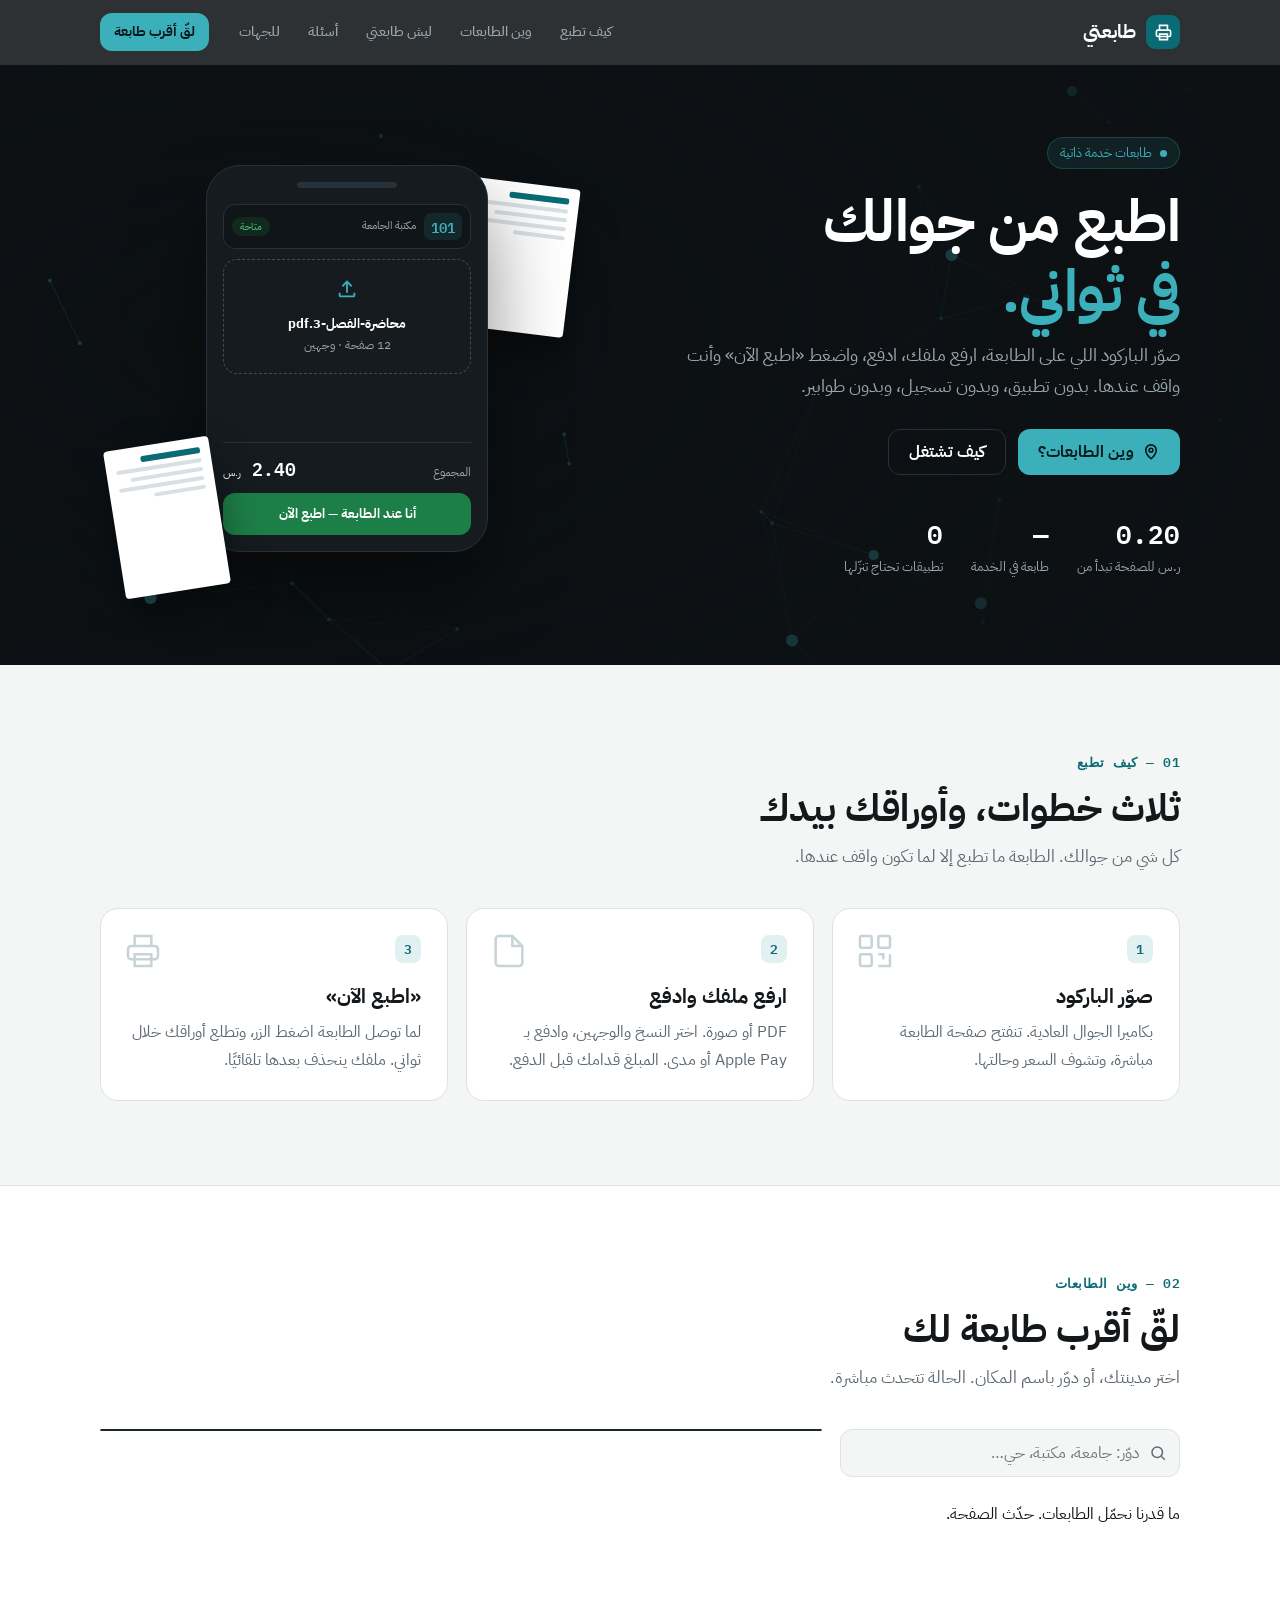
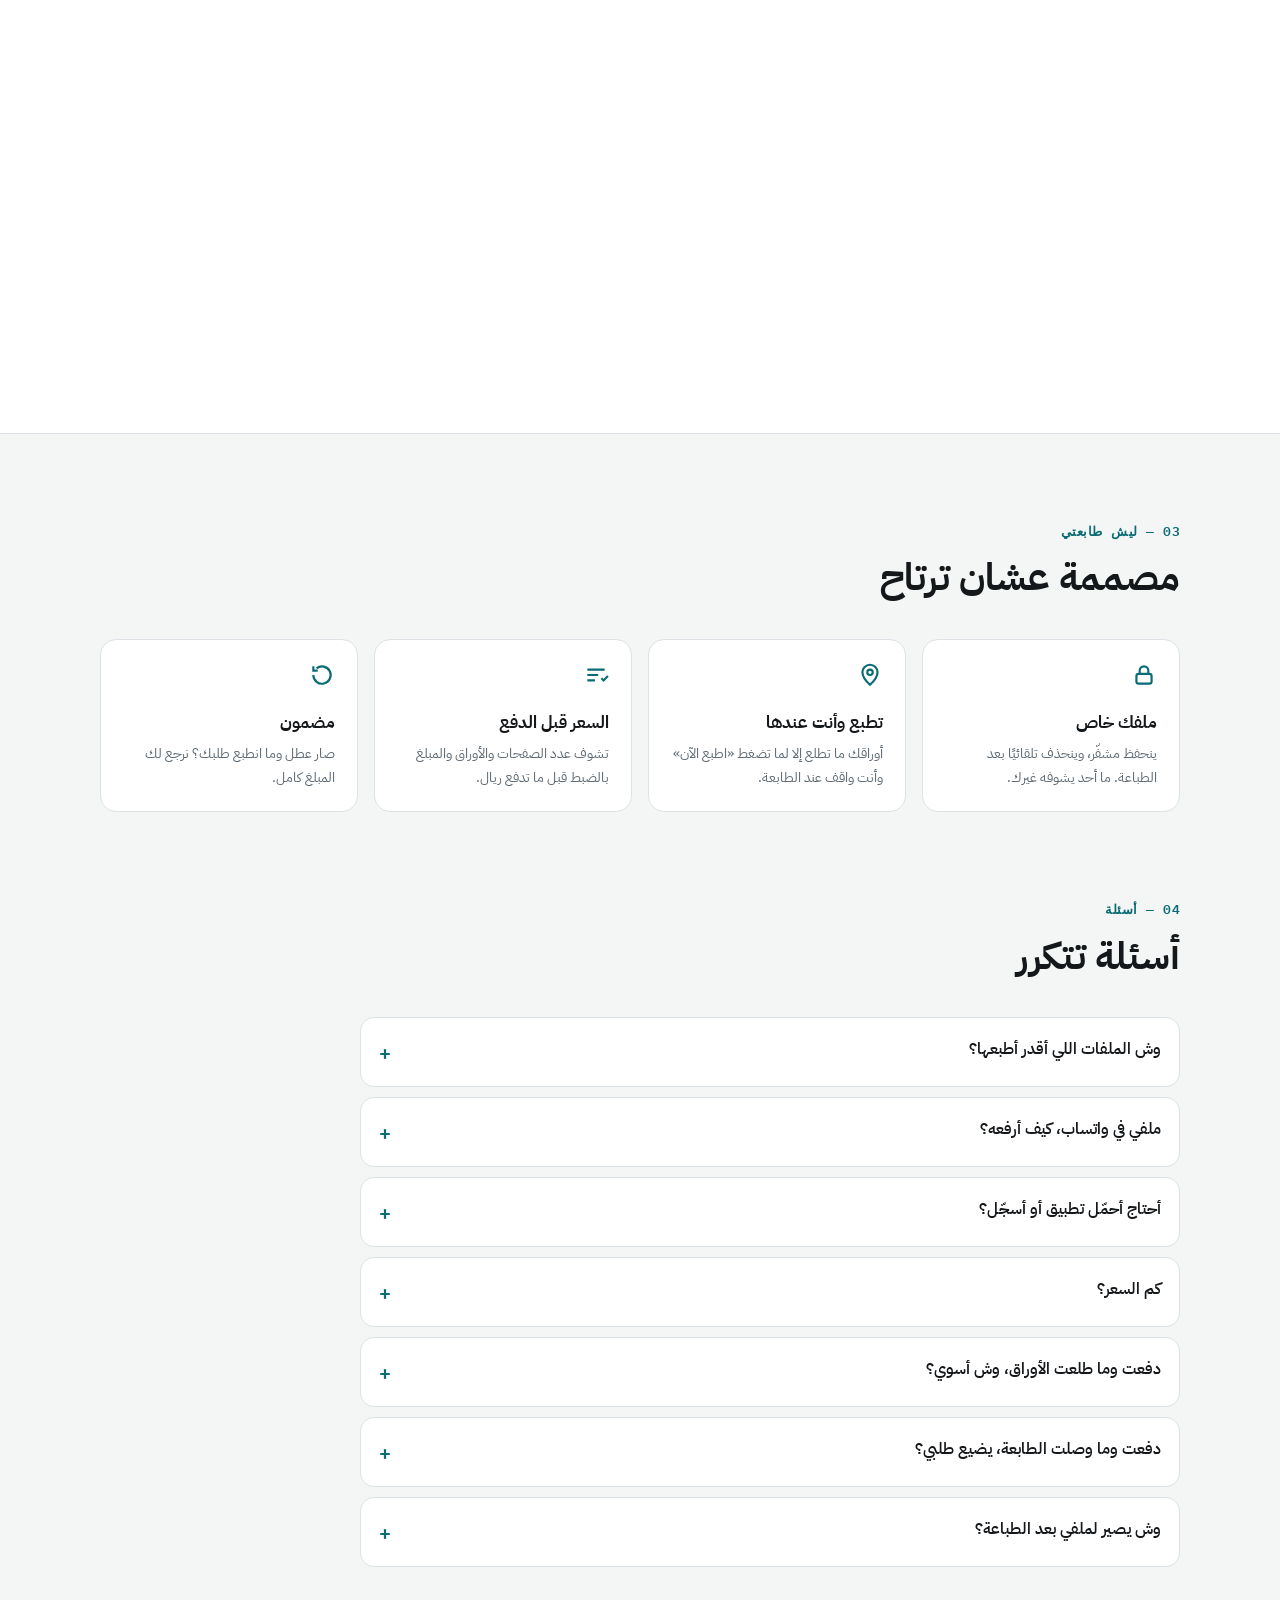
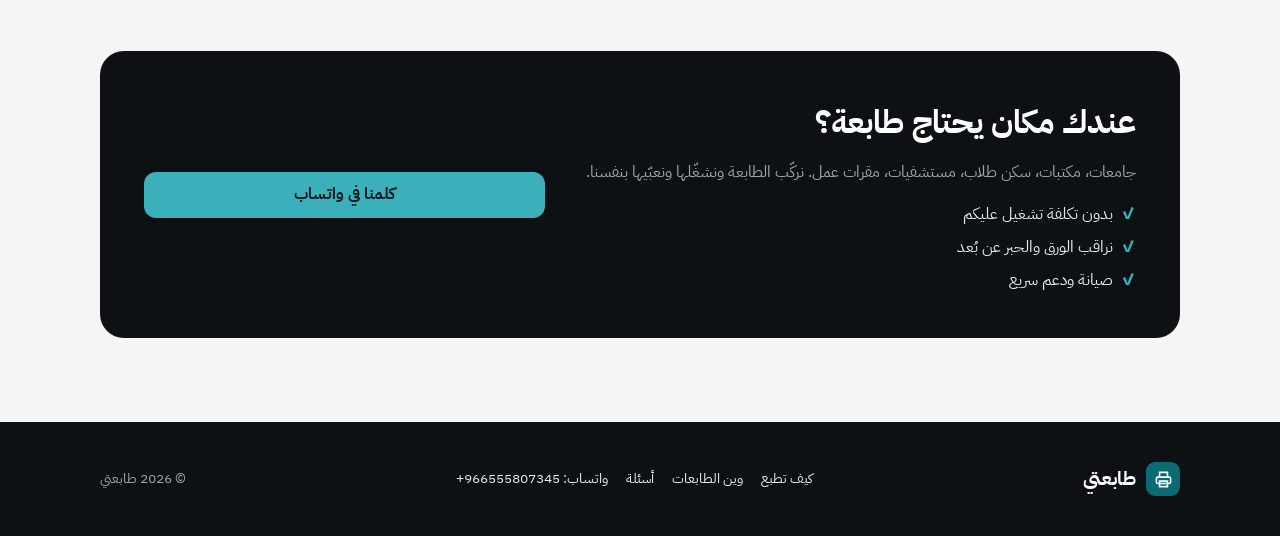
==== commit cb7d73ae: "خريطة المملكة الحقيقية بدل شبكة النقاط - حدود المملكة ومناطقها والدول المجاورة من Natural Earth (ملك" ====
--- a/index.html
+++ b/index.html
@@ -125,45 +125,80 @@
 .pill{display:inline-flex;align-items:center;gap:6px;font-size:12px;font-weight:600;border-radius:99px;padding:3px 10px;white-space:nowrap}
 .pill i{width:7px;height:7px;border-radius:50%;background:currentColor}
 .pill.ok{color:var(--ok);background:var(--ok-tint)} .pill.warn{color:var(--warn);background:var(--warn-tint)} .pill.bad{color:var(--bad);background:var(--bad-tint)} .pill.soon{color:var(--ink-2);background:var(--line-2)}
-.map-box{position:relative;border-radius:18px;overflow:hidden;background:radial-gradient(ellipse at 50% 45%,#0A2230 0%,#050D13 55%,#02060A 100%);min-height:520px;border:1px solid #1C272C}
-.knet{position:relative;height:100%;min-height:520px;display:flex;flex-direction:column;color:#C9D6DA}
-.net-head{display:flex;align-items:center;gap:12px;padding:14px 18px;border-bottom:1px solid #18242A;font-size:14px}
-.net-head b{color:#fff;font-size:16px}.net-head span{color:#7F9399;margin-inline-start:auto;font-size:13px}
-.net-back{background:transparent;border:1px solid #24343A;color:#BFD0D5;border-radius:9px;padding:6px 12px;cursor:pointer;font:inherit;font-size:13px}
-.net-back:hover{border-color:#3BB0BB;color:#fff}
-.net-svg{flex:1;width:100%;display:block;font-family:'IBM Plex Sans Arabic',sans-serif}
-.n-dust{stroke:#2A6F86;stroke-opacity:.45;stroke-width:1.3;stroke-linecap:round;fill:none}
-.n-edge{stroke:#3FB6D6;stroke-opacity:.22;stroke-width:.8;fill:none}
-.n-dot{stroke:#7FE3F2;stroke-opacity:.85;stroke-width:3;stroke-linecap:round;fill:none}
-.n-oedge{stroke:#2F8FB0;stroke-opacity:.16;stroke-width:.8;fill:none}
-.n-odot{stroke:#4DB4D0;stroke-opacity:.5;stroke-width:2.6;stroke-linecap:round;fill:none}
-.n-core{fill:#DDFBFF}
-.n-star{animation:twinkle 4s ease-in-out infinite}
-@keyframes twinkle{0%,100%{opacity:.35}50%{opacity:1}}
-.n-spoke{stroke:#6FE6F2;stroke-opacity:.55;stroke-width:1;fill:none}
-.n-link{stroke:#6FE6F2;stroke-opacity:.8;stroke-width:1.4;fill:none;stroke-dasharray:3 9;animation:flow 1.4s linear infinite}
-@keyframes flow{to{stroke-dashoffset:-24}}
-.net-node{cursor:pointer;outline:none;--c:#6FE6F2}
-.net-node.wait{--c:#F2BE5C}.net-node.fault{--c:#F58A70}.net-node.idle{--c:#7F9399}
-.net-halo,.n-halo{pointer-events:none;transition:opacity .2s}
-.net-pulse,.net-label,.net-count,.net-code,.net-ring,.net-dot,.net-chip{pointer-events:none}
+.map-box{position:relative;border-radius:18px;overflow:hidden;background:radial-gradient(ellipse at 55% 45%,#0C1D24 0%,#081217 60%,#060E12 100%);border:1px solid #1A282E;align-self:start}
+.knet{position:relative;display:flex;flex-direction:column;color:#C9D6DA}
+.net-head{display:flex;align-items:center;gap:12px;padding:13px 18px;border-bottom:1px solid rgba(120,190,200,.09);font-size:14px;min-height:56px}
+.net-head b{color:#fff;font-size:16px}.net-head span{color:#7F959B;margin-inline-start:auto;font-size:13px;text-align:end}
+.net-back{background:rgba(255,255,255,.04);border:1px solid #24363D;color:#BFD0D5;border-radius:9px;padding:6px 12px;cursor:pointer;font:inherit;font-size:13px;transition:border-color .2s,color .2s}
+.net-back:hover,.net-back:focus-visible{border-color:#3BB0BB;color:#fff}
+.net-stage{position:relative;aspect-ratio:660/564;width:100%}
+.net-svg{position:absolute;inset:0;width:100%;height:100%;display:block;font-family:'IBM Plex Sans Arabic',sans-serif;transition:opacity .45s ease}
+.s-city{opacity:0;pointer-events:none}
+.net-stage.in-city .s-city{opacity:1;pointer-events:auto;transition-delay:.38s}
+.net-stage.in-city .s-country{opacity:0;pointer-events:none;transition-delay:.3s}
+.m-neigh{fill:#0D191E;stroke:#1A2A30;stroke-width:.8;vector-effect:non-scaling-stroke}
+.m-glow{fill:none;stroke:#2E8C99;stroke-width:6;opacity:.35}
+.m-land{fill:#0F2229}
+.m-dots{opacity:.5;pointer-events:none}
+.m-reg{fill:transparent;stroke:#24434C;stroke-width:.8;vector-effect:non-scaling-stroke;transition:fill .25s}
+.m-reg.has{fill:rgba(59,176,187,.08)}
+.m-reg:hover{fill:rgba(120,210,220,.06)}
+.m-outline{fill:none;stroke:#4C8D98;stroke-width:1.3;vector-effect:non-scaling-stroke;pointer-events:none}
+.m-labels,.m-refdot,.m-reflabel,.m-link{pointer-events:none}
+.m-rlabel{fill:#4E6E77;font-size:9.5px;text-anchor:middle;letter-spacing:.2px}
+.m-place{fill:#3A535A;font-size:10.5px;text-anchor:middle}
+.m-sea{fill:#2F5560;font-size:10.5px;text-anchor:middle;font-style:italic;letter-spacing:1px}
+.m-refdot{fill:#5D7E87}
+.m-reflabel{fill:#7B979F;font-size:10px;text-anchor:middle;paint-order:stroke;stroke:#0F2229;stroke-width:3px}
+.m-link{fill:none;stroke:#3BB0BB;stroke-opacity:.45;stroke-width:1.1;stroke-dasharray:2 4}
+.net-node{cursor:pointer;outline:none;--c:#5FD8E6}
+.net-node.wait{--c:#F0BC5E}.net-node.fault{--c:#F28B72}.net-node.idle{--c:#8A9DA3}
+.n-halo{pointer-events:none;transition:opacity .2s}
+.net-node.wait .n-halo,.net-node.fault .n-halo,.net-node.idle .n-halo{opacity:.3}
+.net-pulse,.net-label,.net-count,.net-ring,.net-dot,.k-name,.k-code{pointer-events:none}
 .net-hit{fill:transparent;pointer-events:all}
 .net-dot{fill:var(--c)}
-.net-ring{fill:none;stroke:var(--c);stroke-width:1.6;stroke-opacity:.9}
-.net-node:hover .net-ring,.net-node:focus-visible .net-ring,.net-node.on .net-ring{stroke:#fff;stroke-width:2.2}
-.net-node.wait .n-halo,.net-node.fault .n-halo,.net-node.idle .n-halo{opacity:.35}
-.net-pulse{fill:none;stroke:var(--c);stroke-width:2;transform-box:fill-box;transform-origin:center;animation:netpulse 2.4s ease-out infinite}
-@keyframes netpulse{0%{opacity:.8;transform:scale(.8)}100%{opacity:0;transform:scale(3)}}
-.net-label{fill:#fff;font-size:15px;font-weight:700;text-anchor:middle;paint-order:stroke;stroke:#03080B;stroke-width:4px}
-.net-count{fill:#8FB7C2;font-size:12px;text-anchor:middle;paint-order:stroke;stroke:#03080B;stroke-width:4px}
-.net-chip{fill:rgba(6,18,24,.85);stroke:var(--c);stroke-opacity:.7;stroke-width:1}
-.net-node.on .net-chip{fill:var(--c);stroke:#fff}.net-node.on .net-code{fill:#04161A}
-.net-code{fill:#fff;font-size:12.5px;font-weight:700;text-anchor:middle;font-family:'IBM Plex Mono',monospace}
-@media (max-width:600px){.net-label{font-size:24px}.net-count{font-size:19px}}
-@media (prefers-reduced-motion:reduce){.n-star,.n-link,.net-pulse{animation:none}}
-.net-tip{padding:12px 18px 16px;color:#7F9399;font-size:13px;text-align:center}
-.net-empty{display:grid;place-items:center;height:100%;min-height:520px;color:#7F9399}
-.net-card{position:relative;margin:0 14px 14px;background:rgba(7,22,30,.9);backdrop-filter:blur(8px);-webkit-backdrop-filter:blur(8px);color:#E6F4F7;border:1px solid rgba(111,230,242,.28);border-radius:14px;padding:14px;display:grid;gap:10px;box-shadow:0 0 0 1px rgba(0,0,0,.4),0 14px 40px rgba(0,0,0,.5),0 0 40px rgba(63,195,218,.12)}
+.net-ring{fill:#08171C;fill-opacity:.6;stroke:var(--c);stroke-width:1.6;transition:stroke-width .2s}
+.net-node:hover .net-ring,.net-node:focus-visible .net-ring{stroke-width:2.6}
+.net-node.on .net-ring{stroke:#fff;stroke-width:2.4}
+.net-node:focus-visible .net-label,.net-node:focus-visible .k-name{text-decoration:underline}
+.net-pulse{fill:none;stroke:var(--c);stroke-width:1.5;transform-box:fill-box;transform-origin:center;animation:netpulse 3.2s ease-out infinite}
+@keyframes netpulse{0%{opacity:.7;transform:scale(1)}100%{opacity:0;transform:scale(2.8)}}
+.net-label{fill:#F3FAFB;font-size:13.5px;font-weight:700;text-anchor:middle;paint-order:stroke;stroke:#08151A;stroke-width:4px;stroke-linejoin:round}
+.net-count{fill:#9DBBC3;font-size:11px;text-anchor:middle;paint-order:stroke;stroke:#08151A;stroke-width:4px;stroke-linejoin:round}
+.c-ring{fill:none;stroke:#1C3640;stroke-width:1}
+.c-ring.last{stroke:#24454F;stroke-dasharray:3 4}
+.c-axis{stroke:#16303A;stroke-width:1}
+.c-km{fill:#56767F;font-size:10.5px;font-family:'IBM Plex Sans Arabic',sans-serif}
+.c-north{fill:#56767F}
+.c-center{fill:#56767F}
+.c-centerlabel{fill:#4E6E77;font-size:10.5px;text-anchor:middle}
+.c-tray{stroke:#24414A;stroke-dasharray:3 4}
+.c-traylabel{fill:#56767F;font-size:10.5px;text-anchor:start}
+.c-grow{transform-origin:330px 276px;animation:cgrow .7s cubic-bezier(.2,.7,.2,1) .3s backwards}
+@keyframes cgrow{from{opacity:0;transform:scale(.6)}}
+.k-node.pop{animation:kpop .45s cubic-bezier(.2,.8,.3,1.3) backwards;animation-delay:var(--d)}
+@keyframes kpop{from{opacity:0}}
+.k-node.pop .net-ring,.k-node.pop .net-dot{transform-box:fill-box;transform-origin:center;animation:kscale .45s cubic-bezier(.2,.8,.3,1.4) backwards;animation-delay:var(--d)}
+@keyframes kscale{from{transform:scale(0)}}
+.k-name{fill:#F3FAFB;font-size:13px;font-weight:700;paint-order:stroke;stroke:#08151A;stroke-width:4px;stroke-linejoin:round}
+.k-code{fill:#8FB0B8;font-size:11px;paint-order:stroke;stroke:#08151A;stroke-width:4px;stroke-linejoin:round}
+.net-legend{position:absolute;bottom:12px;inset-inline-start:14px;display:flex;gap:12px;font-size:11.5px;color:#7F959B;pointer-events:none;transition:opacity .3s}
+.net-legend span::before{content:"";display:inline-block;width:7px;height:7px;border-radius:50%;margin-inline-end:5px;background:#5FD8E6;vertical-align:1px}
+.net-legend .wait::before{background:#F0BC5E}.net-legend .idle::before{background:#8A9DA3}
+.net-stage.in-city .net-legend{opacity:0}
+#netCard:empty{display:none}#netCard{padding-top:2px}
+.net-tip{padding:10px 18px 14px;color:#6F878E;font-size:12.5px;text-align:center}
+.net-empty{display:grid;place-items:center;min-height:420px;color:#7F9399}
+.net-card{position:relative;margin:0 12px 12px;background:rgba(9,24,30,.92);backdrop-filter:blur(10px);-webkit-backdrop-filter:blur(10px);color:#E6F4F7;border:1px solid rgba(111,210,222,.22);border-radius:14px;padding:14px;display:grid;gap:10px;box-shadow:0 14px 40px rgba(0,0,0,.45);animation:cardin .3s ease-out}
+@keyframes cardin{from{opacity:0;transform:translateY(8px)}}
+@media (max-width:600px){
+  .net-label{font-size:21px;stroke-width:5px}.net-count{font-size:16px}
+  .m-rlabel{font-size:14px}.m-place,.m-sea{font-size:14px}.m-reflabel{font-size:15px}
+  .k-name{font-size:19px}.k-code{font-size:15px}.c-km,.c-centerlabel,.c-traylabel{font-size:15px}
+  .net-legend{font-size:11px;gap:9px;bottom:9px}
+}
+@media (prefers-reduced-motion:reduce){.net-pulse,.c-grow,.k-node.pop,.k-node.pop *,.net-card{animation:none}.net-svg{transition:none}}
 .net-card .t{display:flex;gap:10px;align-items:flex-start;padding-inline-end:26px}.net-card .t div{min-width:0}
 .net-card .t b{display:block;font-size:15px}.net-card .t div span{font-size:13px;color:#93AEB6}
 .net-card .code{font:600 15px var(--mono);background:rgba(111,230,242,.14);color:#7FE9F4;border-radius:8px;padding:3px 8px;direction:ltr}
@@ -171,7 +206,6 @@
 .net-card .a{display:flex;gap:8px;flex-wrap:wrap;align-items:center}
 .net-card-x{position:absolute;top:8px;left:8px;width:30px;height:30px;border-radius:8px;border:0;background:rgba(255,255,255,.08);font-size:18px;cursor:pointer;color:#CFE3E8}
 .net-card .btn.light{background:transparent;color:#CFE3E8;border-color:rgba(207,227,232,.25)}.net-card .small-note{color:#7F9399}
-.net-head{background:transparent;border-bottom-color:rgba(111,230,242,.08)!important}
 .small-note{font-size:12.5px;color:var(--ink-2)}
 @media (prefers-reduced-motion:reduce){.net-pulse{animation:none;opacity:.5}}
 
@@ -218,7 +252,6 @@
   .hero-visual{max-width:300px}
   .steps,.trust{grid-template-columns:1fr}
   .finder{grid-template-columns:1fr}
-  .map-box,.knet{min-height:440px}
   .list{max-height:none}
   .partner{grid-template-columns:1fr;padding:28px}
   section{padding:60px 0}
@@ -356,6 +389,7 @@
   </div>
 </footer>
 
+<script src="/assets/ksa-map.js"></script>
 <script>
 "use strict";
 const SB = "https://dloicztspjligjjowhps.supabase.co";
@@ -444,197 +478,243 @@
   if (!fromList) document.querySelector(`.loc[data-k="${CSS.escape(id)}"]`)?.scrollIntoView({ block: "nearest", behavior: "smooth" });
 }
 
-/* ===== خريطة الشبكة: المملكة نقاط على شبكة، وكل طابعة عقدة عند تقاطع خطين ===== */
-// حدود تقريبية للمملكة (خط الطول، خط العرض)، تكفي لرسم الشبكة
-const KSA = [[34.95,29.36],[36.07,29.19],[36.75,29.86],[37.5,29.95],[37.67,30.34],[37.0,31.5],[39.0,32.0],[39.2,32.15],[40.4,31.95],[42.1,31.1],[44.7,29.2],[46.4,29.1],[47.45,29.0],[47.7,28.53],[48.42,28.54],[48.8,27.7],[49.3,27.1],[50.1,26.7],[50.2,26.0],[50.6,25.4],[50.8,24.75],[51.3,24.3],[51.6,24.25],[52.0,23.0],[55.2,22.7],[55.67,22.0],[55.0,20.0],[52.0,19.0],[49.0,18.6],[47.0,17.0],[46.4,17.2],[44.2,17.4],[43.4,17.5],[43.0,16.7],[42.8,16.4],[42.55,16.9],[41.8,17.9],[41.2,19.0],[40.0,20.3],[39.1,21.5],[38.6,22.6],[38.06,24.09],[37.27,25.02],[36.5,26.0],[35.6,27.4],[34.9,28.1],[34.6,28.1]];
+/* ===== خريطة الطابعات: حدود المملكة ومناطقها الحقيقية، وكل مدينة فيها طابعة نقطة. تضغطها تقرّب وتوريك طابعاتها ===== */
+const M = window.KSA_MAP;
 const CITIES = {
   "الرياض": [46.68, 24.71], "جدة": [39.17, 21.54], "مكة المكرمة": [39.83, 21.42], "مكة": [39.83, 21.42], "المدينة المنورة": [39.61, 24.47], "المدينة": [39.61, 24.47],
   "الدمام": [50.1, 26.43], "الخبر": [50.21, 26.28], "الظهران": [50.11, 26.29], "الأحساء": [49.58, 25.38], "الهفوف": [49.58, 25.38], "الجبيل": [49.66, 27.0],
   "القصيم": [43.97, 26.33], "بريدة": [43.97, 26.33], "عنيزة": [43.99, 26.08], "حائل": [41.69, 27.52], "تبوك": [36.57, 28.38], "أبها": [42.5, 18.22], "خميس مشيط": [42.73, 18.3],
   "الطائف": [40.42, 21.27], "جازان": [42.55, 16.89], "نجران": [44.13, 17.49], "ينبع": [38.06, 24.09], "الباحة": [41.47, 20.01], "الجوف": [40.2, 29.97], "سكاكا": [40.2, 29.97], "عرعر": [41.04, 30.98],
 };
-const NET = { W: 660, H: 540, step: 14, lon0: 34.3, lon1: 56.0, lat0: 16.0, lat1: 32.6 };
-const projX = (lon) => (lon - NET.lon0) / (NET.lon1 - NET.lon0) * NET.W;
-const projY = (lat) => (NET.lat1 - lat) / (NET.lat1 - NET.lat0) * NET.H;
-const KSA_PX = KSA.map(([lo, la]) => [projX(lo), projY(la)]);
-function inside(x, y, poly) {
-  let c = false;
-  for (let i = 0, j = poly.length - 1; i < poly.length; j = i++) {
-    const [xi, yi] = poly[i], [xj, yj] = poly[j];
-    if ((yi > y) !== (yj > y) && x < (xj - xi) * (y - yi) / (yj - yi) + xi) c = !c;
+const REF = ["الرياض", "جدة", "مكة المكرمة", "المدينة المنورة", "الدمام", "تبوك", "حائل", "بريدة", "أبها", "جازان", "نجران", "سكاكا", "عرعر", "الأحساء"];
+const PLACES = [["الأردن", 36.6, 31.7], ["العراق", 44.6, 32.3], ["الكويت", 47.6, 29.75], ["قطر", 51.2, 25.25], ["الإمارات", 54.4, 23.6], ["عُمان", 56.25, 20.4], ["اليمن", 46.8, 15.9], ["مصر", 34.05, 26.6]];
+const MW = M ? M.W : 660, MH = M ? M.H : 564;
+const PJ = (lo, la) => [(lo - M.LON0) * M.COS * M.K + M.PAD, (M.LAT1 - la) * M.K + M.PAD];
+const r1 = (n) => Math.round(n * 10) / 10;
+const SC = (k) => k.status === "ok" ? "ready" : (k.status === "soon" || k.status === "disabled") ? "idle" : k.status === "offline" ? "fault" : "wait";
+const plural = (n) => `${n} ${n === 1 ? "طابعة" : n === 2 ? "طابعتين" : n <= 10 ? "طابعات" : "طابعة"}`;
+const MV = { built: false, city: null, vb: [0, 0, MW, MH], raf: 0 };
+const REDUCED = matchMedia("(prefers-reduced-motion: reduce)").matches;
+
+function cityLL(name, ks) {
+  if (CITIES[name]) return CITIES[name];
+  const g = ks.filter((k) => k.lat != null);
+  return g.length ? [g.reduce((a, k) => a + +k.lng, 0) / g.length, g.reduce((a, k) => a + +k.lat, 0) / g.length] : null;
+}
+function regionAt(x, y) {
+  for (const el of document.querySelectorAll("#sCountry .m-reg")) {
+    try { if (el.isPointInFill(new DOMPoint(x, y))) return el; } catch { return null; }
   }
-  return c;
-}
-// شبكة نقاط متصلة (plexus): نقاط موزعة عشوائيًا بثبات داخل حدود المملكة، وكل نقطة متصلة بأقرب جيرانها
-function rng(seed) { return () => { seed = (seed + 0x6D2B79F5) | 0; let t = Math.imul(seed ^ (seed >>> 15), 1 | seed); t = (t + Math.imul(t ^ (t >>> 7), 61 | t)) ^ t; return ((t ^ (t >>> 14)) >>> 0) / 4294967296; }; }
-const f1 = (n) => Math.round(n * 10) / 10;
-function knn(pts, k, maxD, only) {
-  const seen = new Set(); let d = "";
-  pts.forEach((a, i) => {
-    if (only && !only(i)) return;
-    pts.map((b, j) => [j, (a[0] - b[0]) ** 2 + (a[1] - b[1]) ** 2]).filter(([j, dd]) => j !== i && dd < maxD * maxD)
-      .sort((x, y) => x[1] - y[1]).slice(0, k).forEach(([j]) => {
-        const key = i < j ? i + "-" + j : j + "-" + i; if (seen.has(key)) return; seen.add(key);
-        d += `M${f1(a[0])} ${f1(a[1])}L${f1(pts[j][0])} ${f1(pts[j][1])}`;
-      });
-  });
-  return d;
-}
-const dotPath = (pts) => pts.map(([x, y]) => `M${f1(x)} ${f1(y)}h.01`).join("");
-const NET_DEFS = `<defs>
-  <radialGradient id="nHalo"><stop offset="0" stop-color="#6FE6F2" stop-opacity=".55"/><stop offset=".35" stop-color="#3FC3DA" stop-opacity=".18"/><stop offset="1" stop-color="#3FC3DA" stop-opacity="0"/></radialGradient>
-  <radialGradient id="nVig" cx="50%" cy="50%" r="60%"><stop offset=".55" stop-color="#fff"/><stop offset="1" stop-color="#000"/></radialGradient>
-  <mask id="nFade"><rect width="100%" height="100%" fill="url(#nVig)"/></mask>
-  <filter id="nGlow" x="-100%" y="-100%" width="300%" height="300%"><feGaussianBlur stdDeviation="2.4" result="b"/><feMerge><feMergeNode in="b"/><feMergeNode in="SourceGraphic"/></feMerge></filter>
-</defs>`;
-let PLEX = null;
-function plexus() {
-  if (PLEX) return PLEX;
-  const r = rng(11), inner = [], outer = [], dust = [];
-  const s = 30;
-  for (let y = s / 2; y < NET.H; y += s) for (let x = s / 2; x < NET.W; x += s) {
-    const p = [x + (r() - .5) * s * .85, y + (r() - .5) * s * .85];
-    if (inside(p[0], p[1], KSA_PX)) inner.push(p);
-  }
-  for (let i = 0; i < KSA_PX.length; i++) {               // نقاط على الحدود ترسم شكل المملكة
-    const a = KSA_PX[i], b = KSA_PX[(i + 1) % KSA_PX.length];
-    const n = Math.max(1, Math.round(Math.hypot(b[0] - a[0], b[1] - a[1]) / 22));
-    for (let t = 0; t < n; t++) inner.push([a[0] + (b[0] - a[0]) * t / n, a[1] + (b[1] - a[1]) * t / n]);
-  }
-  const so = 58;
-  for (let y = -so / 2; y < NET.H + so; y += so) for (let x = -so / 2; x < NET.W + so; x += so) {
-    const p = [x + (r() - .5) * so * .9, y + (r() - .5) * so * .9];
-    if (!inside(p[0], p[1], KSA_PX) && r() < .8) outer.push(p);
-  }
-  for (let y = 4; y < NET.H; y += 7) for (let x = 4; x < NET.W; x += 7) if (inside(x, y, KSA_PX) && r() < .55) dust.push([x + (r() - .5) * 3, y + (r() - .5) * 3]);
-  const stars = inner.filter(() => r() < .16);
-  PLEX = {
-    inner, dust: dotPath(dust), dots: dotPath(inner), odots: dotPath(outer),
-    edges: knn(inner, 4, 48), oedges: knn(outer.concat(inner.slice(-KSA_PX.length * 3)), 3, 95),
-    stars: stars.map(([x, y], i) => `<g class="n-star" style="animation-delay:${(i * 0.37) % 4}s"><circle cx="${f1(x)}" cy="${f1(y)}" r="11" fill="url(#nHalo)"/><circle cx="${f1(x)}" cy="${f1(y)}" r="1.9" class="n-core"/></g>`).join(""),
+  return null;
+}
+
+function buildMap(box) {
+  const regs = M.regions.map((r) => `<path class="m-reg" data-r="${esc(r.n)}" d="${r.d}"/>`).join("");
+  const places = PLACES.map(([n, lo, la]) => { const [x, y] = PJ(lo, la); return `<text class="m-place" x="${r1(x)}" y="${r1(y)}">${n}</text>`; }).join("");
+  const [rx, ry] = PJ(37.55, 23.3), [gx, gy] = PJ(51.0, 27.35);
+  box.innerHTML = `
+    <div class="net-head"><button class="net-back" id="netBack" hidden>→ المملكة</button><b id="netTitle">المملكة</b><span id="netSub"></span></div>
+    <div class="net-stage" id="netStage">
+      <svg class="net-svg s-country" id="sCountry" viewBox="0 0 ${MW} ${MH}" preserveAspectRatio="xMidYMid meet" role="img" aria-label="خريطة طابعات طابعتي في المملكة">
+        <defs>
+          <pattern id="mDots" width="6" height="6" patternUnits="userSpaceOnUse"><circle cx="3" cy="3" r=".85" fill="#3C6E79"/></pattern>
+          <clipPath id="mClip"><path d="${M.ksa}"/></clipPath>
+          <radialGradient id="mHalo"><stop offset="0" stop-color="#5FD8E6" stop-opacity=".42"/><stop offset=".45" stop-color="#3BB0BB" stop-opacity=".12"/><stop offset="1" stop-color="#3BB0BB" stop-opacity="0"/></radialGradient>
+          <filter id="mGlow" x="-10%" y="-10%" width="120%" height="120%"><feGaussianBlur stdDeviation="5"/></filter>
+        </defs>
+        <path class="m-neigh" d="${M.neigh}"/>
+        <path class="m-glow" d="${M.ksa}" filter="url(#mGlow)"/>
+        <path class="m-land" d="${M.ksa}"/>
+        <g class="m-regs">${regs}</g>
+        <rect class="m-dots" width="${MW}" height="${MH}" fill="url(#mDots)" clip-path="url(#mClip)"/>
+        <path class="m-outline" d="${M.ksa}"/>
+        <g class="m-labels">${places}
+          <text class="m-sea" transform="translate(${r1(rx)} ${r1(ry)}) rotate(62)">البحر الأحمر</text>
+          <text class="m-sea" transform="translate(${r1(gx)} ${r1(gy)}) rotate(30)">الخليج العربي</text>
+        </g>
+        <g id="mRef"></g><g id="mLinks"></g><g id="mCities"></g>
+      </svg>
+      <svg class="net-svg s-city" id="sCity" viewBox="0 0 ${MW} ${MH}" preserveAspectRatio="xMidYMid meet"></svg>
+      <div class="net-legend" aria-hidden="true"><span class="ready">متاحة</span><span class="wait">مشغولة/صيانة</span><span class="idle">قريبًا/متوقفة</span></div>
+    </div>
+    <div id="netCard"></div>`;
+  $("#netBack").onclick = () => { S.view = null; S.sel = null; if (S.city) { S.city = ""; renderAll(); } else { renderList(); renderNet(); } };
+  MV.built = true;
+}
+
+function renderNet() {
+  const box = $("#kmap"); if (!box) return;
+  if (!M) { box.innerHTML = `<div class="net-empty">ما قدرنا نحمّل الخريطة.</div>`; return; }
+  if (!S.all) return;
+  if (!MV.built) buildMap(box);
+  const list = filtered();
+  const city = S.view?.city || null;
+  drawCountry(list, city);
+  const changed = city !== MV.city;
+  MV.city = city;
+  if (city) drawCity(city, list.filter((k) => k.city === city), changed);
+  $("#netBack").hidden = !city;
+  $("#netStage").classList.toggle("in-city", !!city);
+  if (changed) zoom(city ? cityBox(city, list) : [0, 0, MW, MH]);
+  drawCard(list);
+}
+
+function cityBox(city, list) {
+  const ll = cityLL(city, list.filter((k) => k.city === city));
+  if (!ll) return [0, 0, MW, MH];
+  const [x, y] = PJ(...ll), w = 110, h = w * MH / MW;
+  return [x - w / 2, y - h / 2, w, h];
+}
+function zoom(to) {
+  cancelAnimationFrame(MV.raf);
+  const svg = $("#sCountry"), from = MV.vb.slice(), t0 = performance.now(), dur = REDUCED ? 0 : 750;
+  const ease = (t) => t < .5 ? 4 * t * t * t : 1 - Math.pow(-2 * t + 2, 3) / 2;
+  const step = (now) => {
+    const t = dur ? Math.min(1, (now - t0) / dur) : 1, e = ease(t);
+    MV.vb = from.map((v, i) => v + (to[i] - v) * e);
+    svg.setAttribute("viewBox", MV.vb.map(r1).join(" "));
+    if (t < 1) MV.raf = requestAnimationFrame(step);
   };
-  return PLEX;
-}
-const SC = (k) => k.status === "ok" ? "ready" : k.status === "soon" ? "idle" : k.status === "offline" ? "fault" : "wait";
-function cityPoint(name, list) {
-  const c = CITIES[name];
-  if (c) return [projX(c[0]), projY(c[1])];
-  const g = list.find((k) => k.lat != null);
-  return g ? [projX(g.lng), projY(g.lat)] : null;
-}
-
-function renderNet() {
-  const box = $("#kmap"); if (!box || !S.all) return;
-  const list = filtered();
-  if (!S.all.length) { box.innerHTML = `<div class="net-empty">أول طابعاتنا قريبًا.</div>`; return; }
-  if (S.view?.city) return renderCity(box, S.view.city, list.filter((k) => k.city === S.view.city));
-  renderCountry(box, list);
-}
-
-function renderCountry(box, list) {
-  const P = plexus();
+  MV.raf = requestAnimationFrame(step);
+}
+
+function drawCountry(list, city) {
   const groups = {};
   list.forEach((k) => (groups[k.city] ||= []).push(k));
-  const nodes = Object.entries(groups).map(([city, ks]) => ({ city, ks, p: cityPoint(city, ks) })).filter((n) => n.p);
-  let links = "", spokes = "";
-  for (let i = 0; i < nodes.length; i++) for (let j = i + 1; j < nodes.length; j++) {
-    const [a, b] = [nodes[i].p, nodes[j].p];
-    links += `M${f1(a[0])} ${f1(a[1])}L${f1(b[0])} ${f1(b[1])}`;
-  }
-  for (const n of nodes) {           // كل مدينة متصلة بأقرب نقاط الشبكة حولها
-    P.inner.map((q) => [q, (q[0] - n.p[0]) ** 2 + (q[1] - n.p[1]) ** 2]).sort((a, b) => a[1] - b[1]).slice(0, 6)
-      .forEach(([q]) => { spokes += `M${f1(n.p[0])} ${f1(n.p[1])}L${f1(q[0])} ${f1(q[1])}`; });
-  }
-  const nodeSvg = nodes.map((n) => {
+  const nodes = Object.entries(groups).map(([c, ks]) => ({ c, ks, ll: cityLL(c, ks) })).filter((n) => n.ll).map((n) => ({ ...n, p: PJ(...n.ll) }));
+  // المدن المرجعية (للتوضيح فقط)
+  $("#mRef").innerHTML = REF.filter((c) => !nodes.some((n) => Math.hypot(n.p[0] - PJ(...CITIES[c])[0], n.p[1] - PJ(...CITIES[c])[1]) < 42))
+    .map((c) => { const [x, y] = PJ(...CITIES[c]); return `<circle class="m-refdot" cx="${r1(x)}" cy="${r1(y)}" r="2"/><text class="m-reflabel" x="${r1(x)}" y="${r1(y - 6)}">${c}</text>`; }).join("");
+  // خطوط بين المدن: كل مدينة بأقرب مدينة لها
+  const seen = new Set(); let links = "";
+  nodes.forEach((a, i) => {
+    let best = -1, bd = 1e9;
+    nodes.forEach((b, j) => { const d = Math.hypot(a.p[0] - b.p[0], a.p[1] - b.p[1]); if (j !== i && d < bd) { bd = d; best = j; } });
+    if (best < 0) return;
+    const key = [i, best].sort().join("-"); if (seen.has(key)) return; seen.add(key);
+    const b = nodes[best].p, mx = (a.p[0] + b[0]) / 2, my = (a.p[1] + b[1]) / 2, dx = b[0] - a.p[0], dy = b[1] - a.p[1];
+    links += `<path class="m-link" d="M${r1(a.p[0])} ${r1(a.p[1])}Q${r1(mx - dy * .18)} ${r1(my + dx * .18)} ${r1(b[0])} ${r1(b[1])}"/>`;
+  });
+  $("#mLinks").innerHTML = links;
+  document.querySelectorAll("#sCountry .m-reg.has").forEach((el) => el.classList.remove("has"));
+  nodes.forEach((n) => regionAt(...n.p)?.classList.add("has"));
+  $("#mCities").innerHTML = nodes.map((n) => {
     const live = n.ks.filter((k) => k.status === "ok").length;
-    const cls = live ? "ready" : n.ks.some((k) => k.status !== "soon") ? "wait" : "idle";
-    const [x, y] = n.p.map(f1);
-    return `<g class="net-node ${cls}" tabindex="0" role="button" data-city="${esc(n.city)}" aria-label="${esc(n.city)}: ${n.ks.length} طابعة">
-      <circle cx="${x}" cy="${y}" r="46" class="n-halo" fill="url(#nHalo)"/>
-      ${live ? `<circle cx="${x}" cy="${y}" r="10" class="net-pulse"/>` : ""}
-      <circle cx="${x}" cy="${y}" r="10" class="net-ring"/>
-      <circle cx="${x}" cy="${y}" r="4.5" class="net-dot" filter="url(#nGlow)"/>
-      <circle cx="${x}" cy="${y}" r="26" class="net-hit"/>
-      <text x="${x}" y="${y - 19}" class="net-label">${esc(n.city)}</text>
-      <text x="${x}" y="${y + 28}" class="net-count">${n.ks.length} ${n.ks.length === 1 ? "طابعة" : "طابعات"}</text>
+    const cls = live ? "ready" : n.ks.some((k) => !["soon", "disabled"].includes(k.status)) ? "wait" : "idle";
+    const [x, y] = n.p.map(r1);
+    return `<g class="net-node ${cls}${city === n.c ? " on" : ""}" tabindex="0" role="button" data-city="${esc(n.c)}" aria-label="${esc(n.c)}: ${plural(n.ks.length)}" transform="translate(${x} ${y})">
+      <circle r="30" class="n-halo" fill="url(#mHalo)"/>
+      ${live ? `<circle r="7" class="net-pulse"/>` : ""}
+      <circle r="7" class="net-ring"/><circle r="3.4" class="net-dot"/>
+      <text y="-14" class="net-label">${esc(n.c)}</text>
+      <text y="21" class="net-count">${plural(n.ks.length)}</text>
+      <circle r="20" class="net-hit"/>
     </g>`;
   }).join("");
-  box.innerHTML = `
-    <div class="net-head"><b>المملكة</b><span>${nodes.length ? "اضغط على مدينة" : "ما فيه طابعات بهالبحث"}</span></div>
-    <svg viewBox="0 0 ${NET.W} ${NET.H}" class="net-svg" role="img" aria-label="شبكة طابعات طابعتي في المملكة">${NET_DEFS}
-      <g mask="url(#nFade)"><path d="${P.oedges}" class="n-oedge"/><path d="${P.odots}" class="n-odot"/></g>
-      <path d="${P.dust}" class="n-dust"/>
-      <path d="${P.edges}" class="n-edge"/><path d="${P.dots}" class="n-dot"/>
-      ${P.stars}
-      <path d="${spokes}" class="n-spoke"/><path d="${links}" class="n-link"/>
-      ${nodeSvg}
-    </svg>`;
-  box.querySelectorAll(".net-node").forEach((g) => {
+  document.querySelectorAll("#mCities .net-node").forEach((g) => {
     const go = () => { S.view = { city: g.dataset.city }; S.sel = null; renderNet(); };
     g.onclick = go; g.onkeydown = (e) => { if (e.key === "Enter" || e.key === " ") { e.preventDefault(); go(); } };
   });
-}
-
-function renderCity(box, city, ks) {
-  const W = 660, H = 420, step = 70, pad = 90;
-  const cols = Math.floor((W - pad * 2) / step), rows = Math.floor((H - pad * 2) / step);
-  // مكان كل طابعة: من إحداثياتها نسبةً لبعض، واللي ما لها إحداثيات تاخذ أماكن فاضية حول الوسط
-  const geo = ks.filter((k) => k.lat != null);
-  const used = new Set(), pos = {};
-  const key = (c, r) => `${c},${r}`;
-  if (geo.length) {
-    const lats = geo.map((k) => k.lat), lngs = geo.map((k) => k.lng);
-    const [a0, a1, o0, o1] = [Math.min(...lats), Math.max(...lats), Math.min(...lngs), Math.max(...lngs)];
-    for (const k of geo) {
-      let c = o1 > o0 ? Math.round((k.lng - o0) / (o1 - o0) * cols) : Math.floor(cols / 2);
-      let r = a1 > a0 ? Math.round((a1 - k.lat) / (a1 - a0) * rows) : Math.floor(rows / 2);
-      while (used.has(key(c, r))) c = (c + 1) % (cols + 1);
-      used.add(key(c, r)); pos[k.kiosk_id] = [c, r];
+  if (!city) {
+    $("#netTitle").textContent = "المملكة";
+    $("#netSub").textContent = nodes.length ? `${plural(list.length)} في ${nodes.length === 1 ? "مدينة وحدة" : nodes.length + " مدن"} · اضغط على المدينة` : "ما فيه طابعات بهالبحث";
+  }
+}
+
+// مسافة تقريبية بالكيلو بين نقطتين
+const kmXY = (lng, lat, c) => [(lng - c[0]) * 111.32 * Math.cos(c[1] * Math.PI / 180), (lat - c[1]) * 110.57];
+function drawCity(city, ks, fresh) {
+  const svg = $("#sCity"), cx = MW / 2, cy = MH / 2 - 6, R = Math.min(MW, MH) / 2 - 58;
+  const geo = ks.filter((k) => k.lat != null), nog = ks.filter((k) => k.lat == null);
+  const c = cityLL(city, ks) || [46.68, 24.71];
+  const off = geo.map((k) => kmXY(+k.lng, +k.lat, c));
+  const maxKm = Math.max(0.6, ...off.map(([x, y]) => Math.hypot(x, y)));
+  const step = [0.25, 0.5, 1, 2, 5, 10, 20, 50, 100].find((s) => s * 4 * 0.88 >= maxKm) || 100;
+  const sc = R / (step * 4);
+  const pts = off.map(([x, y]) => [cx + x * sc, cy - y * sc]);
+  for (let it = 0; it < 30; it++) for (let i = 0; i < pts.length; i++) for (let j = i + 1; j < pts.length; j++) {   // نبعد النقاط المتلاصقة
+    const dx = pts[j][0] - pts[i][0], dy = pts[j][1] - pts[i][1], d = Math.hypot(dx, dy) || .01;
+    if (d < 34) { const m = (34 - d) / 2, ux = dx / d, uy = dy / d; pts[i][0] -= ux * m; pts[i][1] -= uy * m; pts[j][0] += ux * m; pts[j][1] += uy * m; }
+  }
+  const kmTxt = (v) => v < 1 ? `${Math.round(v * 1000)} م` : `${v} كم`;
+  let rings = "";
+  for (let i = 1; i <= 4; i++) {
+    const rr = R * i / 4;
+    rings += `<circle class="c-ring${i === 4 ? " last" : ""}" cx="${cx}" cy="${cy}" r="${r1(rr)}"/>${geo.length ? "" : "<!--"}<text class="c-km" x="${r1(cx + rr * .7071 + 4)}" y="${r1(cy - rr * .7071 - 4)}">${kmTxt(+(step * i).toFixed(2))}</text>${geo.length ? "" : "-->"}`;
+  }
+  // أماكن الأسماء: نجرب يمين/يسار/تحت/فوق ونختار اللي ما يغطي اسم أو نقطة ثانية
+  const placed = [], dotsAll = [];
+  const ov = (a, b) => Math.max(0, Math.min(a[0] + a[2], b[0] + b[2]) - Math.max(a[0], b[0])) * Math.max(0, Math.min(a[1] + a[3], b[1] + b[3]) - Math.max(a[1], b[1]));
+  const label = (k, x, y) => {
+    const name = k.location.length > 26 ? k.location.slice(0, 25) + "…" : k.location;
+    const sub = `${k.kiosk_id}${k.area ? " · " + k.area : ""}`;
+    const F = ($("#netStage")?.clientWidth || 700) < 520 ? 1.46 : 1;
+    const w = (Math.max(name.length * 7.3, sub.length * 6.1) + 6) * F, h = 34 * F;
+    const out = x > cx;
+    const C = [
+      { b: [x - 16 - w, y - 15 * F, w, h], a: "start", tx: x - 16, n: y - F, c: y + 15 * F },
+      { b: [x + 16, y - 15 * F, w, h], a: "end", tx: x + 16, n: y - F, c: y + 15 * F },
+      { b: [x - w / 2, y + 15, w, h], a: "middle", tx: x, n: y + 15 + 14 * F, c: y + 15 + 30 * F },
+      { b: [x - w / 2, y - 17 - h, w, h], a: "middle", tx: x, n: y - 17 - h + 14 * F, c: y - 17 - h + 30 * F },
+    ];
+    if (out) [C[0], C[1]] = [C[1], C[0]];
+    let best = C[0], bs = Infinity;
+    for (const o of C) {
+      let sc = 0;
+      for (const b of placed) sc += ov(o.b, b) * 3;
+      for (const d of dotsAll) sc += ov(o.b, [d[0] - 12, d[1] - 12, 24, 24]) * 2;
+      if (o.b[0] < 6 || o.b[0] + o.b[2] > MW - 6 || o.b[1] < 6 || o.b[1] + o.b[3] > MH - 6) sc += 5000;
+      if (sc < bs) { bs = sc; best = o; } if (!sc) break;
     }
+    placed.push(best.b);
+    return `<text x="${r1(best.tx)}" y="${r1(best.n)}" class="k-name" text-anchor="${best.a}">${esc(name)}</text><text x="${r1(best.tx)}" y="${r1(best.c)}" class="k-code" text-anchor="${best.a}">${esc(sub)}</text>`;
+  };
+  const node = (k, x, y, i) => {
+    const on = S.sel === k.kiosk_id;
+    return `<g class="net-node k-node ${SC(k)}${on ? " on" : ""}${fresh ? " pop" : ""}" style="--d:${(i * 70) + 250}ms" tabindex="0" role="button" data-k="${esc(k.kiosk_id)}" aria-label="طابعة ${esc(k.kiosk_id)}، ${esc(k.location)}">
+      <g transform="translate(${r1(x)} ${r1(y)})"><circle r="34" class="n-halo" fill="url(#cHalo)"/>
+      ${k.status === "ok" ? `<circle r="8" class="net-pulse"/>` : ""}
+      <circle r="8.5" class="net-ring"/><circle r="4" class="net-dot"/><circle r="22" class="net-hit"/></g>
+      ${label(k, x, y)}
+    </g>`;
+  };
+  let tray = "";
+  const ty = geo.length ? MH - 44 : cy, gap = Math.min(170, (MW - 80) / Math.max(1, nog.length)), x0 = MW / 2 + gap * (nog.length - 1) / 2;
+  pts.forEach((p) => dotsAll.push(p)); nog.forEach((_, i) => dotsAll.push([x0 - i * gap, ty]));
+  if (nog.length) {
+    tray = !geo.length ? `<text class="c-traylabel" x="${cx}" y="${cy + 70}" text-anchor="middle" style="text-anchor:middle">المواقع الدقيقة تُضاف قريبًا · اضغط على الطابعة لتفاصيلها</text>` + nog.map((k, i) => node(k, x0 - i * gap, ty, i)).join("") : `<line class="c-tray" x1="40" y1="${ty - 26}" x2="${MW - 40}" y2="${ty - 26}"/><text class="c-traylabel" x="${MW - 40}" y="${ty - 32}">بدون موقع دقيق على الخريطة</text>` +
+      nog.map((k, i) => node(k, x0 - i * gap, ty, geo.length + i)).join("");
   }
-  const ring = [], cc = Math.floor(cols / 2), cr = Math.floor(rows / 2);
-  for (let d = 0; d <= Math.max(cols, rows); d++) for (let r = cr - d; r <= cr + d; r++) for (let c = cc - d; c <= cc + d; c++)
-    if (r >= 0 && c >= 0 && r <= rows && c <= cols && Math.max(Math.abs(r - cr), Math.abs(c - cc)) === d) ring.push([c, r]);
-  for (const k of ks.filter((k) => k.lat == null)) {
-    const spot = ring.find(([c, r]) => !used.has(key(c, r))) || [cc, cr];
-    used.add(key(...spot)); pos[k.kiosk_id] = spot;
-  }
-  let seed = 0; for (const ch of city) seed = (seed * 31 + ch.charCodeAt(0)) | 0;
-  const r = rng(seed), kp = ks.map((k) => [pad + pos[k.kiosk_id][0] * step, pad + pos[k.kiosk_id][1] * step]);
-  const mesh = [], s = 40;
-  for (let y = -s / 2; y < H + s; y += s) for (let x = -s / 2; x < W + s; x += s) {
-    const p = [x + (r() - .5) * s * .9, y + (r() - .5) * s * .9];
-    if (kp.every((q) => (q[0] - p[0]) ** 2 + (q[1] - p[1]) ** 2 > 30 * 30)) mesh.push(p);
-  }
-  const all = kp.concat(mesh), nk = kp.length;
-  const edges = knn(all, 4, 70), kedges = knn(all, 5, 110, (i) => i < nk);
-  const stars = mesh.filter(() => r() < .14).map(([x, y], i) => `<g class="n-star" style="animation-delay:${(i * 0.41) % 4}s"><circle cx="${f1(x)}" cy="${f1(y)}" r="10" fill="url(#nHalo)"/><circle cx="${f1(x)}" cy="${f1(y)}" r="1.8" class="n-core"/></g>`).join("");
-  const nodes = ks.map((k, i) => {
-    const [x, y] = kp[i], cls = SC(k), on = S.sel === k.kiosk_id, w = Math.max(40, String(k.kiosk_id).length * 9 + 18);
-    return `<g class="net-node ${cls}${on ? " on" : ""}" tabindex="0" role="button" data-k="${esc(k.kiosk_id)}" aria-label="طابعة ${esc(k.kiosk_id)}، ${esc(k.location)}">
-      <circle cx="${x}" cy="${y}" r="52" class="n-halo" fill="url(#nHalo)"/>
-      ${k.status === "ok" ? `<circle cx="${x}" cy="${y}" r="11" class="net-pulse"/>` : ""}
-      <circle cx="${x}" cy="${y}" r="11" class="net-ring"/>
-      <circle cx="${x}" cy="${y}" r="5" class="net-dot" filter="url(#nGlow)"/>
-      <rect x="${x - w / 2}" y="${y + 18}" width="${w}" height="22" rx="11" class="net-chip"/>
-      <text x="${x}" y="${y + 33.5}" class="net-code">${esc(k.kiosk_id)}</text>
-      <circle cx="${x}" cy="${y + 10}" r="30" class="net-hit"/>
-    </g>`;
-  }).join("");
-  const sel = ks.find((k) => k.kiosk_id === S.sel);
-  box.innerHTML = `
-    <div class="net-head"><button class="net-back" id="netBack">→ المملكة</button><b>${esc(city)}</b><span>${ks.length} ${ks.length === 1 ? "طابعة" : "طابعات"}</span></div>
-    <svg viewBox="0 0 ${W} ${H}" class="net-svg" role="img" aria-label="طابعات ${esc(city)}">${NET_DEFS}
-      <g mask="url(#nFade)"><path d="${edges}" class="n-edge"/><path d="${dotPath(mesh)}" class="n-dot"/>${stars}</g>
-      <path d="${kedges}" class="n-spoke"/>${nodes}
-    </svg>
-    ${sel ? kioskCard(sel) : `<div class="net-tip">اضغط على أي طابعة تشوف تفاصيلها وموقعها بالضبط</div>`}`;
-  $("#netBack").onclick = () => { S.view = null; S.sel = null; renderNet(); renderList(); };
-  box.querySelectorAll(".net-node[data-k]").forEach((g) => {
+  svg.innerHTML = `
+    <defs>
+      <pattern id="cDots" width="14" height="14" patternUnits="userSpaceOnUse"><circle cx="7" cy="7" r=".8" fill="#2A4D57"/></pattern>
+      <radialGradient id="cFade"><stop offset=".55" stop-color="#fff"/><stop offset="1" stop-color="#000"/></radialGradient>
+      <mask id="cMask"><rect width="${MW}" height="${MH}" fill="url(#cFade)"/></mask>
+      <radialGradient id="cHalo"><stop offset="0" stop-color="#5FD8E6" stop-opacity=".38"/><stop offset=".5" stop-color="#3BB0BB" stop-opacity=".1"/><stop offset="1" stop-color="#3BB0BB" stop-opacity="0"/></radialGradient>
+    </defs>
+    <rect width="${MW}" height="${MH}" fill="url(#cDots)" mask="url(#cMask)"/>
+    <g class="${fresh ? "c-grow" : ""}">
+      <path class="c-axis" d="M${cx - R - 14} ${cy}H${cx + R + 14}M${cx} ${cy - R - 14}V${cy + R + 14}"/>
+      ${rings}
+      <path class="c-north" d="M${cx} ${cy - R - 30}l5 9h-10z"/><text class="c-km" x="${cx}" y="${cy - R - 34}" text-anchor="middle">ش</text>
+      ${CITIES[city] && geo.length ? `<circle class="c-center" cx="${cx}" cy="${cy}" r="2.5"/><text class="c-centerlabel" x="${cx}" y="${cy + 16}">وسط ${esc(city)}</text>` : ""}
+    </g>
+    ${geo.map((k, i) => node(k, pts[i][0], pts[i][1], i)).join("")}
+    ${tray}`;
+  svg.querySelectorAll(".net-node[data-k]").forEach((g) => {
     const go = () => select(g.dataset.k, false);
     g.onclick = go; g.onkeydown = (e) => { if (e.key === "Enter" || e.key === " ") { e.preventDefault(); go(); } };
   });
-  box.querySelector(".net-card-x")?.addEventListener("click", () => { S.sel = null; renderNet(); renderList(); });
+  const reg = (() => { const p = PJ(...c); return regionAt(...p)?.dataset.r; })();
+  $("#netTitle").textContent = city;
+  $("#netSub").textContent = `${plural(ks.length)}${reg && reg !== city ? " · منطقة " + reg : ""}`;
+}
+
+function drawCard(list) {
+  const k = S.view?.city && list.find((x) => x.kiosk_id === S.sel && x.city === S.view.city);
+  const box = $("#netCard");
+  box.innerHTML = k ? kioskCard(k) : S.view?.city ? `<div class="net-tip">اضغط على أي طابعة تشوف تفاصيلها وموقعها بالضبط</div>` : "";
+  box.querySelector(".net-card-x")?.addEventListener("click", () => { S.sel = null; renderList(); renderNet(); });
 }
 
 function kioskCard(k) {
@@ -644,8 +724,8 @@
     <button class="net-card-x" aria-label="إغلاق">×</button>
     <div class="t"><span class="code">${esc(k.kiosk_id)}</span><div><b>${esc(k.location)}</b><span>${esc(where)}${k.note ? `، ${esc(k.note)}` : ""}</span></div></div>
     <div class="m"><span class="pill ${cls}"><i></i>${label}</span><span><b class="mono">${(+k.price_per_page).toFixed(2)}</b> ر.س للصفحة</span>${k.hours ? `<span>${esc(k.hours)}</span>` : ""}</div>
-    <div class="a">${k.status !== "soon" ? `<a class="btn teal sm" href="/p/?k=${encodeURIComponent(k.kiosk_id)}">اطبع هنا</a>` : ""}
-      ${k.lat != null ? `<a class="btn light sm" href="https://www.google.com/maps/search/?api=1&query=${k.lat},${k.lng}" target="_blank" rel="noopener">الموقع بالضبط على قوقل ماب</a>` : `<span class="small-note">الموقع الدقيق يُضاف قريبًا</span>`}</div>
+    <div class="a">${k.status !== "soon" && k.status !== "disabled" ? `<a class="btn teal sm" href="/p/?k=${encodeURIComponent(k.kiosk_id)}">اطبع هنا</a>` : ""}
+      ${k.lat != null ? `<a class="btn light sm" href="https://www.google.com/maps/search/?api=1&query=${k.lat},${k.lng}" target="_blank" rel="noopener">الموقع بالضبط على قوقل ماب ↗</a>` : `<span class="small-note">الموقع الدقيق يُضاف قريبًا</span>`}</div>
   </div>`;
 }
 const fitMap = () => renderNet();
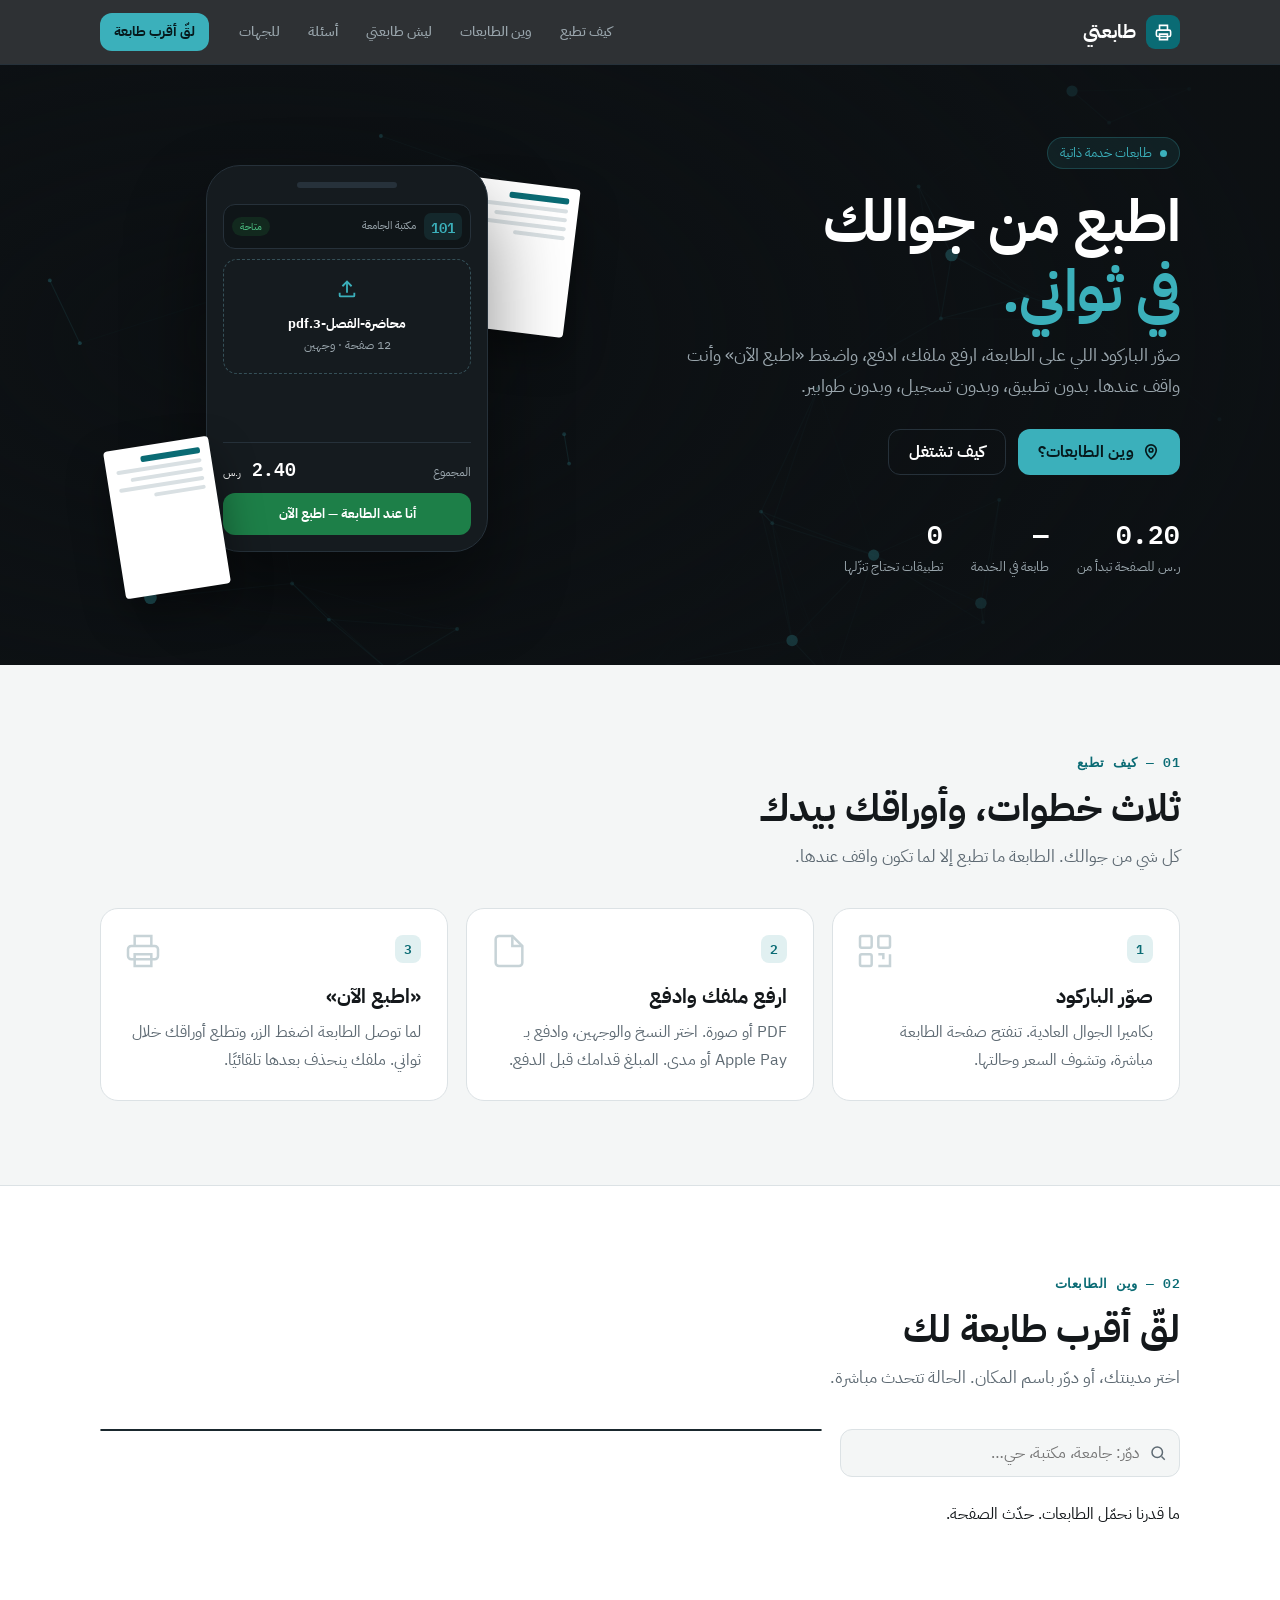
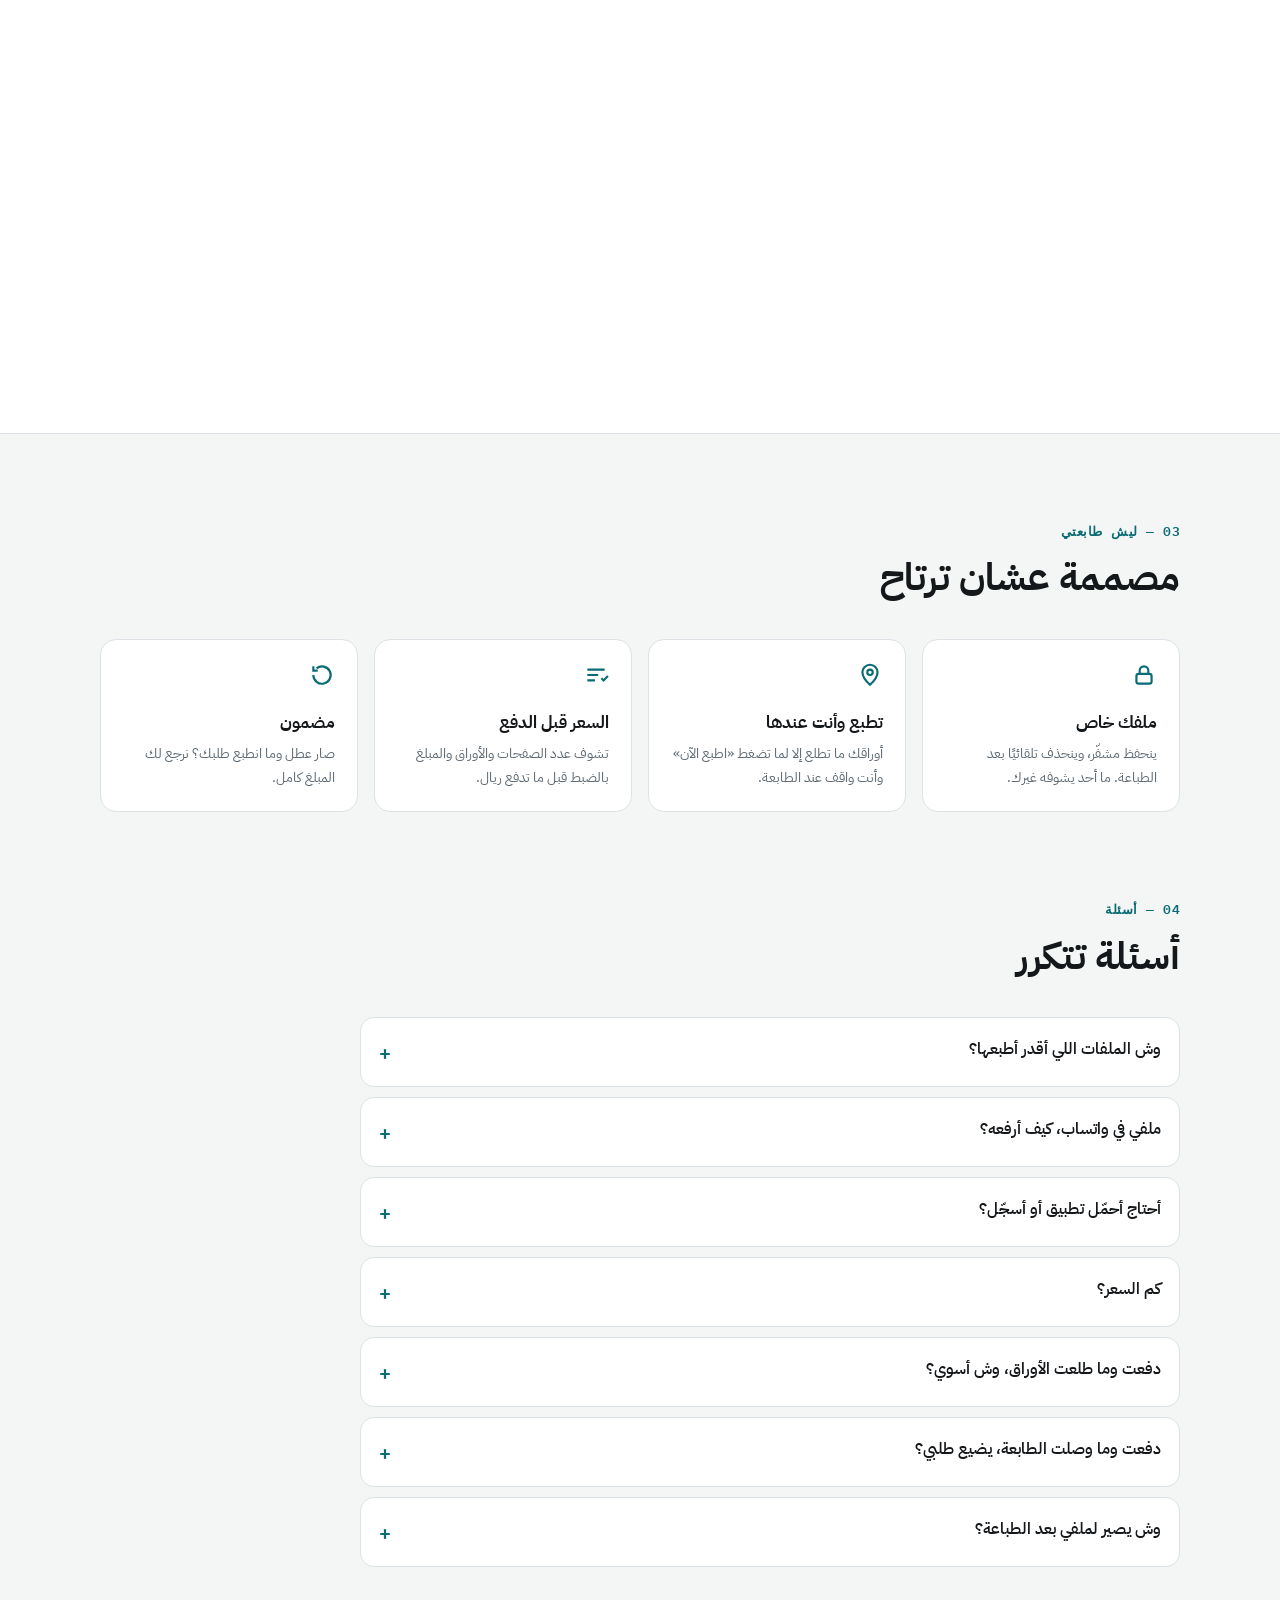
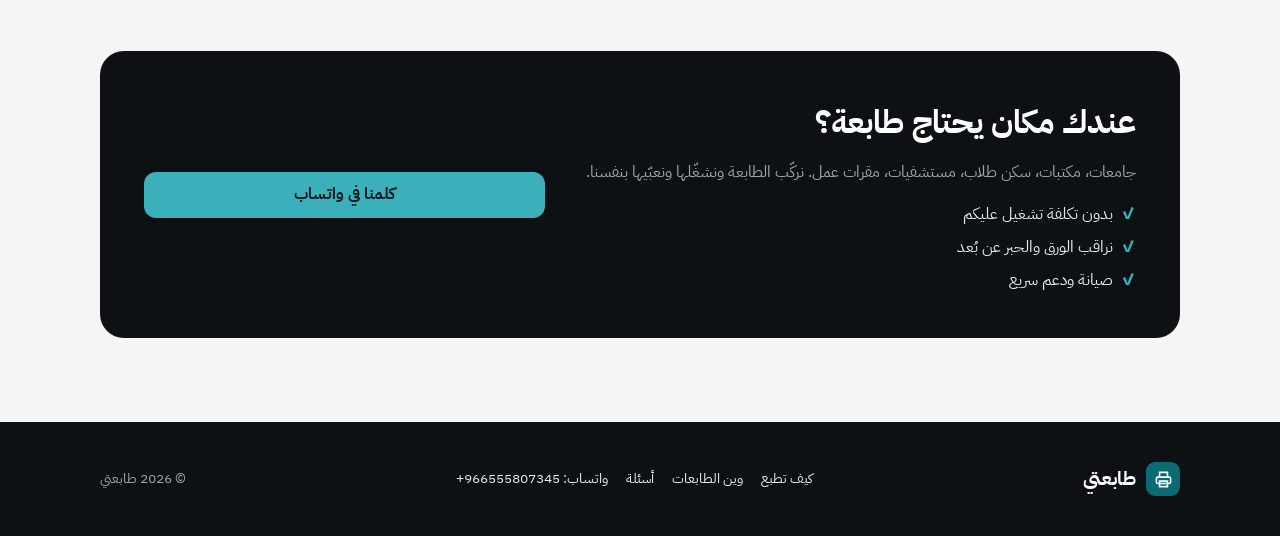
==== commit 40ce2ba6: "صياغة عدد الطابعات والمدن Co-Authored-By: Claude Opus 5.5 <noreply@anthropic.com> Claude-Session: ht" ====
--- a/index.html
+++ b/index.html
@@ -492,7 +492,7 @@
 const PJ = (lo, la) => [(lo - M.LON0) * M.COS * M.K + M.PAD, (M.LAT1 - la) * M.K + M.PAD];
 const r1 = (n) => Math.round(n * 10) / 10;
 const SC = (k) => k.status === "ok" ? "ready" : (k.status === "soon" || k.status === "disabled") ? "idle" : k.status === "offline" ? "fault" : "wait";
-const plural = (n) => `${n} ${n === 1 ? "طابعة" : n === 2 ? "طابعتين" : n <= 10 ? "طابعات" : "طابعة"}`;
+const plural = (n) => n === 1 ? "طابعة وحدة" : n === 2 ? "طابعتين" : `${n} ${n <= 10 ? "طابعات" : "طابعة"}`;
 const MV = { built: false, city: null, vb: [0, 0, MW, MH], raf: 0 };
 const REDUCED = matchMedia("(prefers-reduced-motion: reduce)").matches;
 
@@ -617,7 +617,7 @@
   });
   if (!city) {
     $("#netTitle").textContent = "المملكة";
-    $("#netSub").textContent = nodes.length ? `${plural(list.length)} في ${nodes.length === 1 ? "مدينة وحدة" : nodes.length + " مدن"} · اضغط على المدينة` : "ما فيه طابعات بهالبحث";
+    $("#netSub").textContent = nodes.length ? `${plural(list.length)} في ${nodes.length === 1 ? "مدينة وحدة" : nodes.length === 2 ? "مدينتين" : nodes.length + " مدن"} · اضغط على المدينة` : "ما فيه طابعات بهالبحث";
   }
 }
 
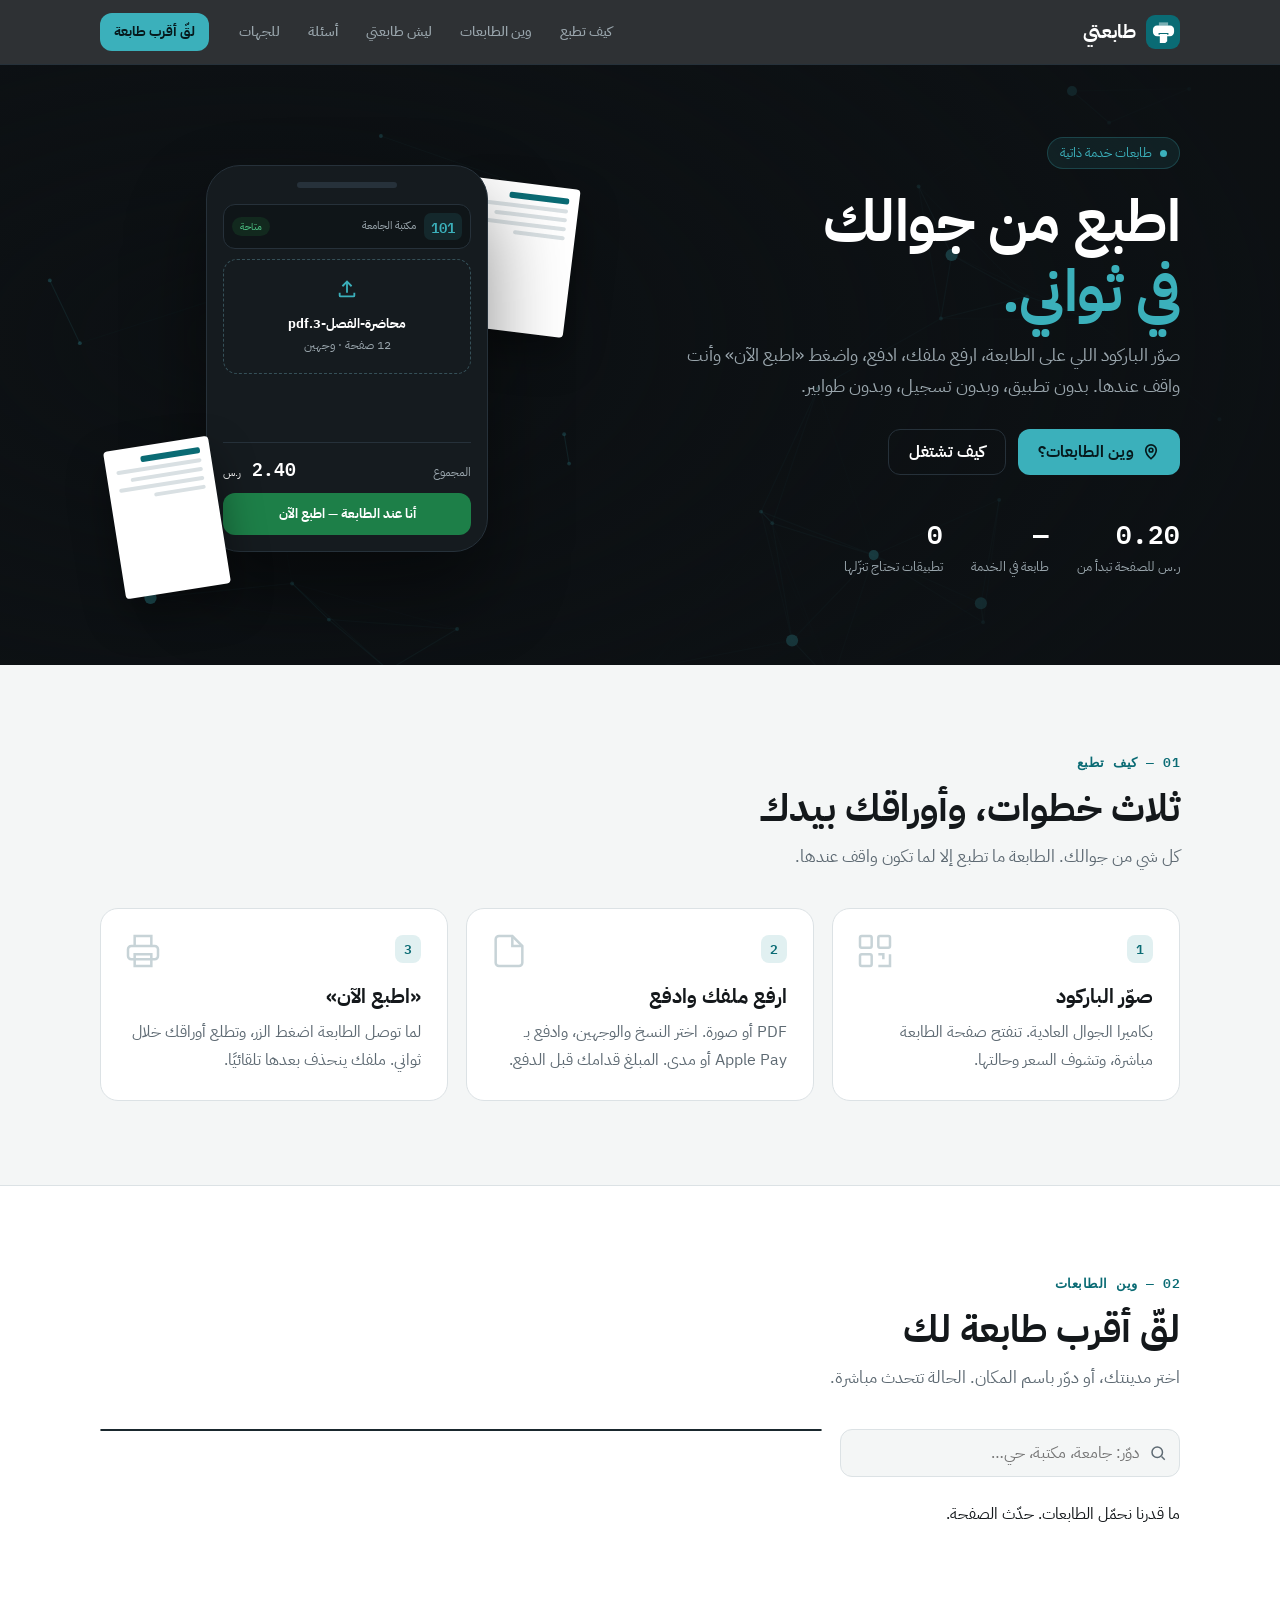
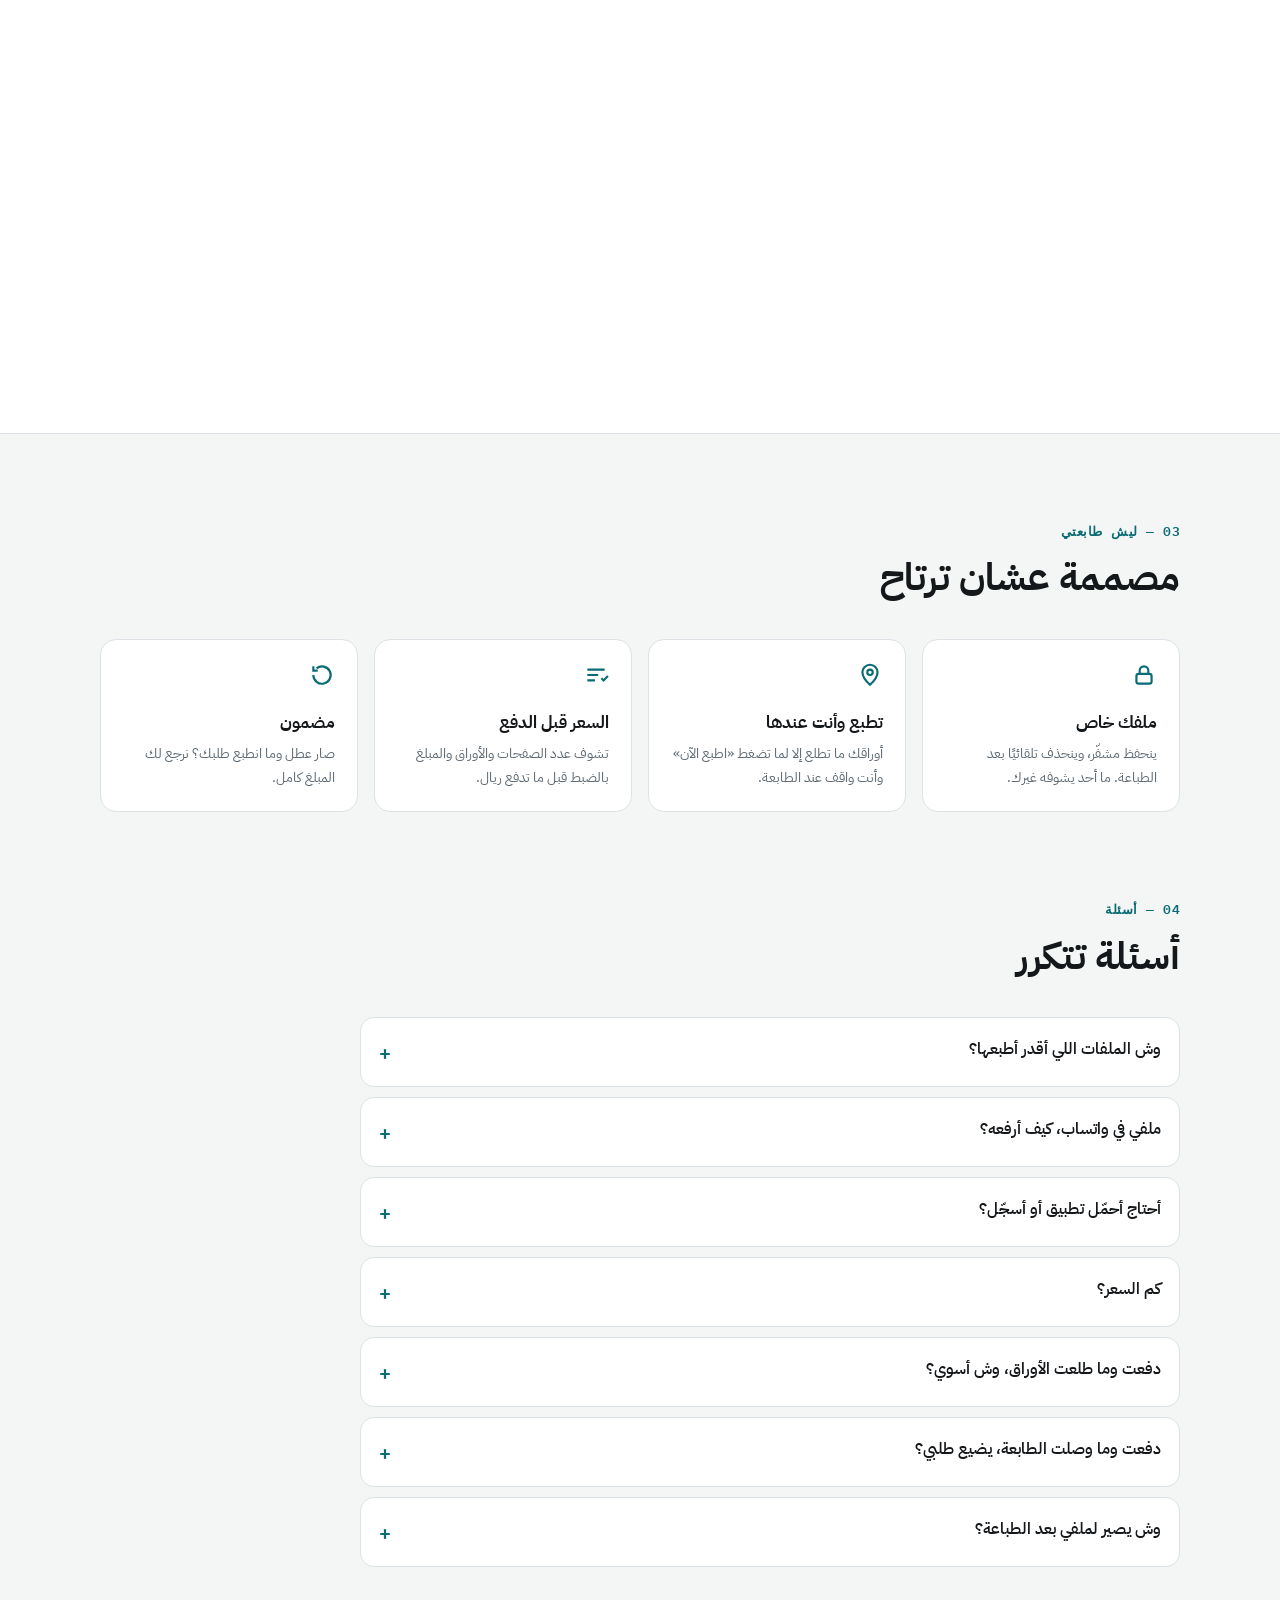
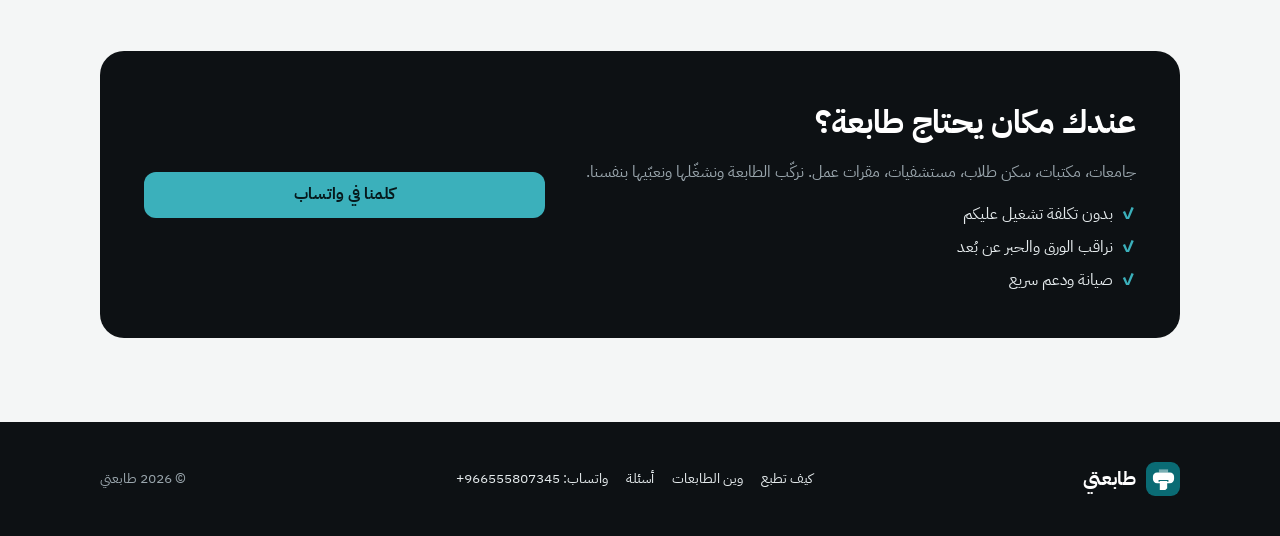
==== commit 5238009a: "الهوية الجديدة: شعار الطابعة المصمتة - الرمز الجديد في الموقع وصفحة الطباعة واللوحة - أيقونة التبويب" ====
--- a/index.html
+++ b/index.html
@@ -4,13 +4,15 @@
 <meta charset="utf-8">
 <meta name="viewport" content="width=device-width, initial-scale=1, viewport-fit=cover">
 <title>طابعتي — اطبع من جوالك في ثواني</title>
+<link rel="icon" href="/assets/brand/favicon.svg" type="image/svg+xml">
+<link rel="icon" href="/favicon.ico" sizes="any">
+<link rel="apple-touch-icon" href="/assets/brand/apple-touch-icon.png">
 <meta name="description" content="طابعات خدمة ذاتية في الجامعات والأماكن العامة. صوّر الباركود، ارفع ملفك، ادفع، واطبع وأنت واقف عند الطابعة. بدون تطبيق وبدون تسجيل.">
 <meta name="theme-color" content="#0D1114">
 <meta property="og:title" content="طابعتي — اطبع من جوالك في ثواني">
 <meta property="og:description" content="صوّر الباركود، ارفع ملفك، ادفع، واطبع. بدون تطبيق وبدون تسجيل.">
 <meta property="og:type" content="website">
 <meta property="og:url" content="https://www.tabaety.com/">
-<link rel="icon" href="data:image/svg+xml,%3Csvg xmlns='http://www.w3.org/2000/svg' viewBox='0 0 24 24'%3E%3Crect width='24' height='24' rx='6' fill='%230A6B74'/%3E%3Cpath d='M7 9V4h10v5M5 9h14v7H5zM7 14h10v6H7z' fill='none' stroke='white' stroke-width='1.8'/%3E%3C/svg%3E">
 <link rel="preconnect" href="https://fonts.googleapis.com">
 <link rel="preconnect" href="https://fonts.gstatic.com" crossorigin>
 <link href="https://fonts.googleapis.com/css2?family=IBM+Plex+Mono:wght@500;600&family=IBM+Plex+Sans+Arabic:wght@400;500;600;700&display=swap" rel="stylesheet">
@@ -38,7 +40,7 @@
 header.top{position:sticky;top:0;z-index:50;background:rgba(13,17,20,.86);backdrop-filter:blur(10px);-webkit-backdrop-filter:blur(10px);border-bottom:1px solid var(--night-line)}
 header.top .wrap{display:flex;align-items:center;gap:18px;height:64px}
 .brand{display:flex;align-items:center;gap:10px;color:#fff;text-decoration:none;font-weight:700;font-size:19px}
-.brand .logo{width:34px;height:34px;border-radius:9px;background:var(--accent);display:grid;place-items:center}
+.brand .logo{width:34px;height:34px;border-radius:9px;background:var(--accent);color:#fff;display:grid;place-items:center}
 nav.links{display:flex;gap:4px;margin-inline-start:auto}
 nav.links a{color:var(--night-ink-2);text-decoration:none;font-size:14px;font-weight:500;padding:8px 12px;border-radius:9px}
 nav.links a:hover{color:#fff;background:rgba(255,255,255,.06)}
@@ -263,7 +265,7 @@
 <body>
 <header class="top">
   <div class="wrap">
-    <a class="brand" href="#top" aria-label="طابعتي"><span class="logo"><svg aria-hidden="true" width="19" height="19" viewBox="0 0 24 24" fill="none" stroke="#fff" stroke-width="2"><path d="M7 9V3h10v6"/><rect x="3" y="9" width="18" height="8" rx="2"/><path d="M7 14h10v7H7z"/></svg></span>طابعتي</a>
+    <a class="brand" href="#top" aria-label="طابعتي"><span class="logo"><svg aria-hidden="true" width="23" height="23" viewBox="0 0 100 100" fill="currentColor"><path d="M30 6H70V20H30Z" fill-opacity=".45"/><path d="M22 20H78A18 18 0 0 1 96 38V48A18 18 0 0 1 78 66H22A18 18 0 0 1 4 48V38A18 18 0 0 1 22 20ZM30 52H70A2 2 0 0 1 72 54V58A2 2 0 0 1 70 60H30A2 2 0 0 1 28 58V54A2 2 0 0 1 30 52Z" fill-rule="evenodd"/><path d="M34 56H66V88L58 96H34Z"/></svg></span>طابعتي</a>
     <nav class="links" aria-label="الأقسام">
       <a href="#how">كيف تطبع</a><a href="#where">وين الطابعات</a><a href="#trust">ليش طابعتي</a><a href="#faq">أسئلة</a><a href="#partner">للجهات</a>
     </nav>
@@ -383,7 +385,7 @@
 
 <footer>
   <div class="wrap">
-    <a class="brand" href="#top"><span class="logo"><svg aria-hidden="true" width="19" height="19" viewBox="0 0 24 24" fill="none" stroke="#fff" stroke-width="2"><path d="M7 9V3h10v6"/><rect x="3" y="9" width="18" height="8" rx="2"/><path d="M7 14h10v7H7z"/></svg></span>طابعتي</a>
+    <a class="brand" href="#top"><span class="logo"><svg aria-hidden="true" width="23" height="23" viewBox="0 0 100 100" fill="currentColor"><path d="M30 6H70V20H30Z" fill-opacity=".45"/><path d="M22 20H78A18 18 0 0 1 96 38V48A18 18 0 0 1 78 66H22A18 18 0 0 1 4 48V38A18 18 0 0 1 22 20ZM30 52H70A2 2 0 0 1 72 54V58A2 2 0 0 1 70 60H30A2 2 0 0 1 28 58V54A2 2 0 0 1 30 52Z" fill-rule="evenodd"/><path d="M34 56H66V88L58 96H34Z"/></svg></span>طابعتي</a>
     <div class="fl"><a href="#how">كيف تطبع</a><a href="#where">وين الطابعات</a><a href="#faq">أسئلة</a><a id="footWa" href="#" target="_blank" rel="noopener">واتساب: <span class="ltr" id="waNum"></span></a></div>
     <span>© <span id="yr">2026</span> طابعتي</span>
   </div>
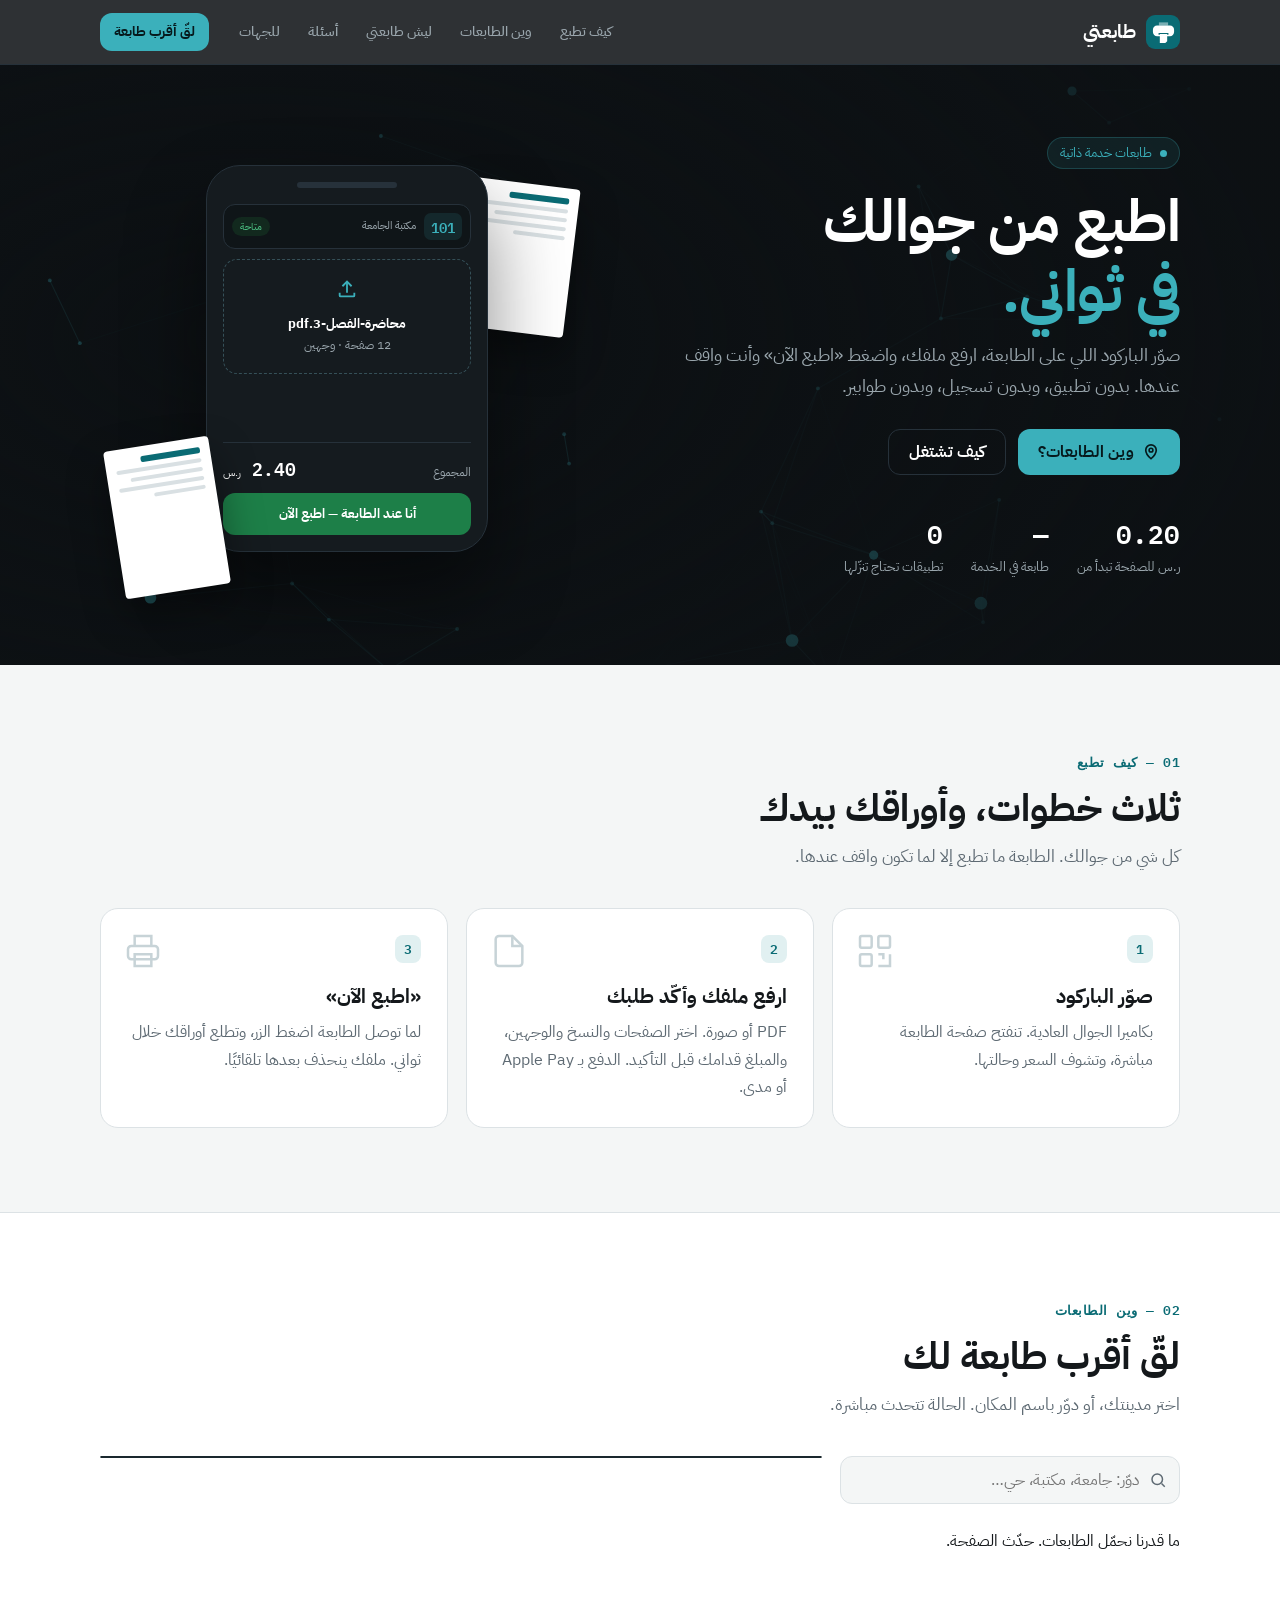
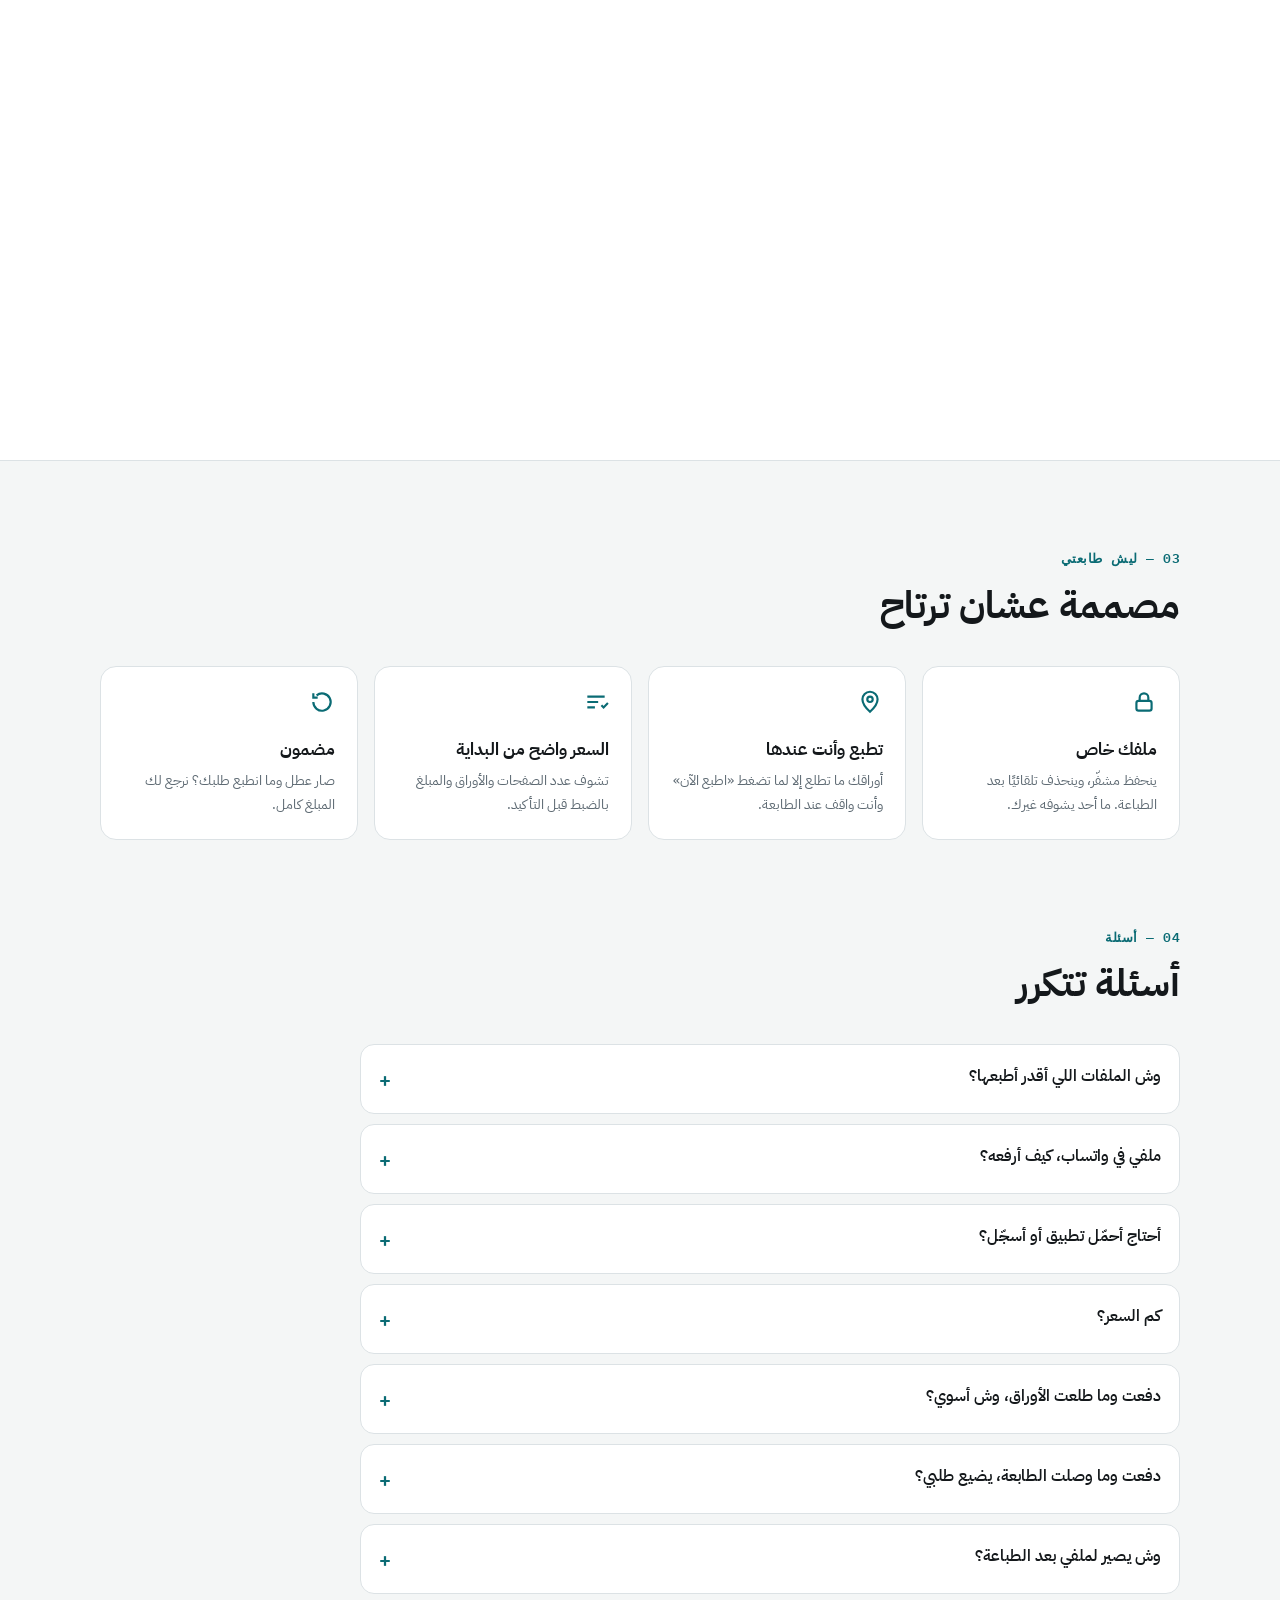
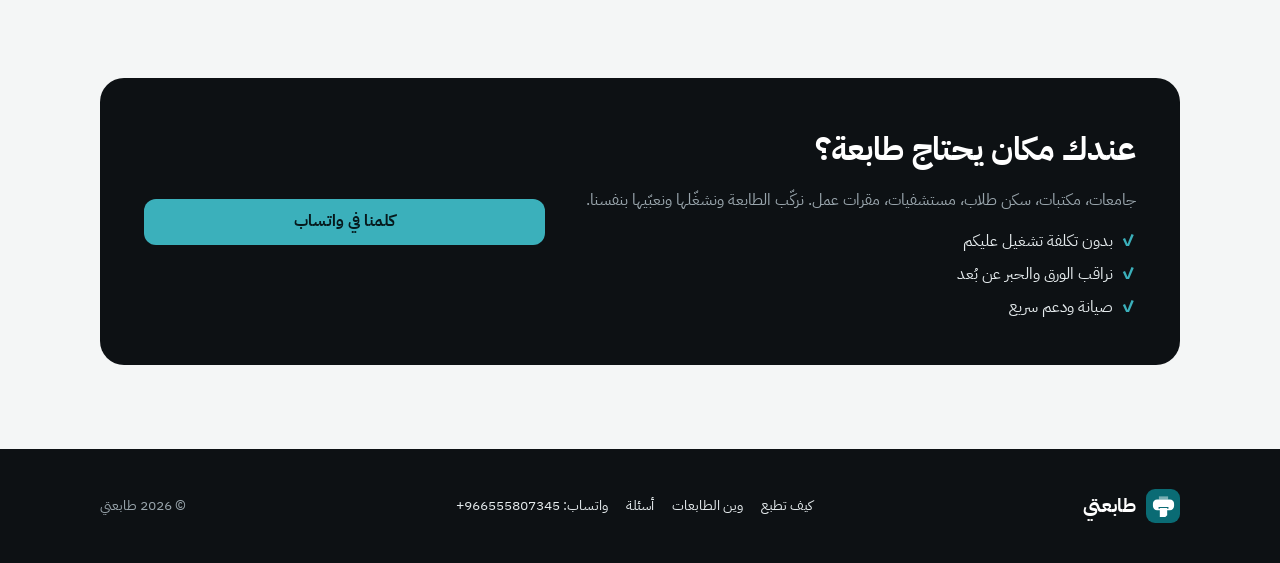
==== commit 61824bfb: "الموقع: صياغة أهدأ بدل «ادفع» + اختيار صفحات محددة للطباعة Co-Authored-By: Claude Opus 5.5 <noreply@" ====
--- a/index.html
+++ b/index.html
@@ -7,10 +7,10 @@
 <link rel="icon" href="/assets/brand/favicon.svg" type="image/svg+xml">
 <link rel="icon" href="/favicon.ico" sizes="any">
 <link rel="apple-touch-icon" href="/assets/brand/apple-touch-icon.png">
-<meta name="description" content="طابعات خدمة ذاتية في الجامعات والأماكن العامة. صوّر الباركود، ارفع ملفك، ادفع، واطبع وأنت واقف عند الطابعة. بدون تطبيق وبدون تسجيل.">
+<meta name="description" content="طابعات خدمة ذاتية في الجامعات والأماكن العامة. صوّر الباركود، ارفع ملفك، واطبع وأنت واقف عند الطابعة. بدون تطبيق وبدون تسجيل.">
 <meta name="theme-color" content="#0D1114">
 <meta property="og:title" content="طابعتي — اطبع من جوالك في ثواني">
-<meta property="og:description" content="صوّر الباركود، ارفع ملفك، ادفع، واطبع. بدون تطبيق وبدون تسجيل.">
+<meta property="og:description" content="صوّر الباركود، ارفع ملفك، واطبع. بدون تطبيق وبدون تسجيل.">
 <meta property="og:type" content="website">
 <meta property="og:url" content="https://www.tabaety.com/">
 <link rel="preconnect" href="https://fonts.googleapis.com">
@@ -285,7 +285,7 @@
       <div>
         <span class="eyebrow"><i></i><span id="liveLine">طابعات خدمة ذاتية</span></span>
         <h1>اطبع من جوالك<br><span>في ثواني.</span></h1>
-        <p class="lead">صوّر الباركود اللي على الطابعة، ارفع ملفك، ادفع، واضغط «اطبع الآن» وأنت واقف عندها. بدون تطبيق، وبدون تسجيل، وبدون طوابير.</p>
+        <p class="lead">صوّر الباركود اللي على الطابعة، ارفع ملفك، واضغط «اطبع الآن» وأنت واقف عندها. بدون تطبيق، وبدون تسجيل، وبدون طوابير.</p>
         <div class="ctas">
           <a class="btn primary" href="#where"><svg aria-hidden="true" width="18" height="18" viewBox="0 0 24 24" fill="none" stroke="currentColor" stroke-width="2.2"><path d="M12 21s-7-6.2-7-11.5A7 7 0 0 1 19 9.5C19 14.8 12 21 12 21z"/><circle cx="12" cy="9.5" r="2.5"/></svg>وين الطابعات؟</a>
           <a class="btn ghost" href="#how">كيف تشتغل</a>
@@ -316,7 +316,7 @@
       <div class="sec-head"><span class="kick">01 — كيف تطبع</span><h2>ثلاث خطوات، وأوراقك بيدك</h2><p>كل شي من جوالك. الطابعة ما تطبع إلا لما تكون واقف عندها.</p></div>
       <div class="steps">
         <div class="step"><svg class="ic" aria-hidden="true" width="40" height="40" viewBox="0 0 24 24" fill="none" stroke="currentColor" stroke-width="1.5"><rect x="3" y="3" width="7" height="7" rx="1"/><rect x="14" y="3" width="7" height="7" rx="1"/><rect x="3" y="14" width="7" height="7" rx="1"/><path d="M14 14h3v3M21 14v7h-7"/></svg><span class="n">1</span><h3>صوّر الباركود</h3><p>بكاميرا الجوال العادية. تنفتح صفحة الطابعة مباشرة، وتشوف السعر وحالتها.</p></div>
-        <div class="step"><svg class="ic" aria-hidden="true" width="40" height="40" viewBox="0 0 24 24" fill="none" stroke="currentColor" stroke-width="1.5"><path d="M14 3H6a2 2 0 0 0-2 2v14a2 2 0 0 0 2 2h12a2 2 0 0 0 2-2V9z"/><path d="M14 3v6h6"/></svg><span class="n">2</span><h3>ارفع ملفك وادفع</h3><p>PDF أو صورة. اختر النسخ والوجهين، وادفع بـ Apple Pay أو مدى. المبلغ قدامك قبل الدفع.</p></div>
+        <div class="step"><svg class="ic" aria-hidden="true" width="40" height="40" viewBox="0 0 24 24" fill="none" stroke="currentColor" stroke-width="1.5"><path d="M14 3H6a2 2 0 0 0-2 2v14a2 2 0 0 0 2 2h12a2 2 0 0 0 2-2V9z"/><path d="M14 3v6h6"/></svg><span class="n">2</span><h3>ارفع ملفك وأكّد طلبك</h3><p>PDF أو صورة. اختر الصفحات والنسخ والوجهين، والمبلغ قدامك قبل التأكيد. الدفع بـ Apple Pay أو مدى.</p></div>
         <div class="step"><svg class="ic" aria-hidden="true" width="40" height="40" viewBox="0 0 24 24" fill="none" stroke="currentColor" stroke-width="1.5"><path d="M7 9V3h10v6"/><rect x="3" y="9" width="18" height="8" rx="2"/><path d="M7 14h10v7H7z"/></svg><span class="n">3</span><h3>«اطبع الآن»</h3><p>لما توصل الطابعة اضغط الزر، وتطلع أوراقك خلال ثواني. ملفك ينحذف بعدها تلقائيًا.</p></div>
       </div>
     </div>
@@ -344,7 +344,7 @@
       <div class="trust">
         <div><svg aria-hidden="true" width="26" height="26" viewBox="0 0 24 24" fill="none" stroke="currentColor" stroke-width="2"><rect x="5" y="11" width="14" height="9" rx="2"/><path d="M8 11V8a4 4 0 0 1 8 0v3"/></svg><h3>ملفك خاص</h3><p>ينحفظ مشفّر، وينحذف تلقائيًا بعد الطباعة. ما أحد يشوفه غيرك.</p></div>
         <div><svg aria-hidden="true" width="26" height="26" viewBox="0 0 24 24" fill="none" stroke="currentColor" stroke-width="2"><path d="M12 21s-7-6.2-7-11.5A7 7 0 0 1 19 9.5C19 14.8 12 21 12 21z"/><circle cx="12" cy="9.5" r="2.5"/></svg><h3>تطبع وأنت عندها</h3><p>أوراقك ما تطلع إلا لما تضغط «اطبع الآن» وأنت واقف عند الطابعة.</p></div>
-        <div><svg aria-hidden="true" width="26" height="26" viewBox="0 0 24 24" fill="none" stroke="currentColor" stroke-width="2"><path d="M4 7h16M4 12h10M4 17h7"/><path d="M17 15l2 2 4-4"/></svg><h3>السعر قبل الدفع</h3><p>تشوف عدد الصفحات والأوراق والمبلغ بالضبط قبل ما تدفع ريال.</p></div>
+        <div><svg aria-hidden="true" width="26" height="26" viewBox="0 0 24 24" fill="none" stroke="currentColor" stroke-width="2"><path d="M4 7h16M4 12h10M4 17h7"/><path d="M17 15l2 2 4-4"/></svg><h3>السعر واضح من البداية</h3><p>تشوف عدد الصفحات والأوراق والمبلغ بالضبط قبل التأكيد.</p></div>
         <div><svg aria-hidden="true" width="26" height="26" viewBox="0 0 24 24" fill="none" stroke="currentColor" stroke-width="2"><path d="M4 12a8 8 0 1 0 3-6.2"/><path d="M4 4v4h4"/></svg><h3>مضمون</h3><p>صار عطل وما انطبع طلبك؟ نرجع لك المبلغ كامل.</p></div>
       </div>
     </div>
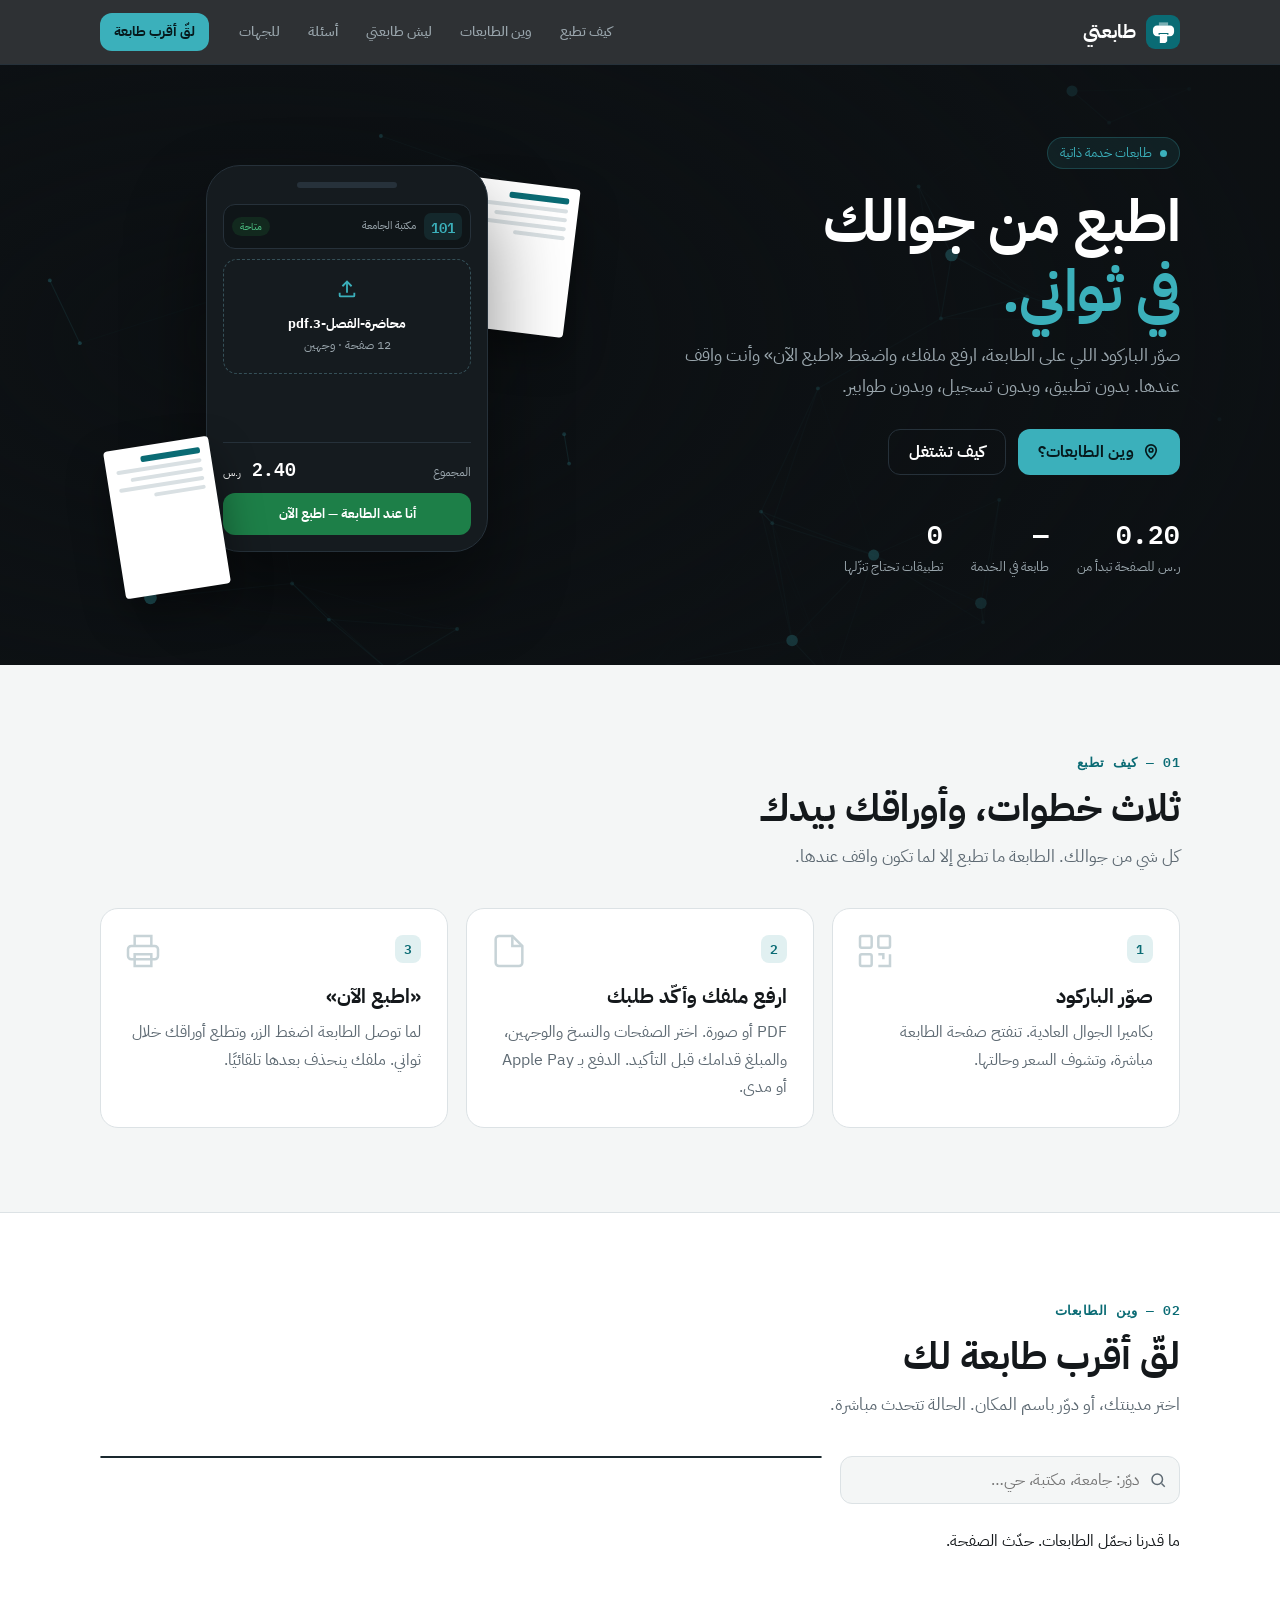
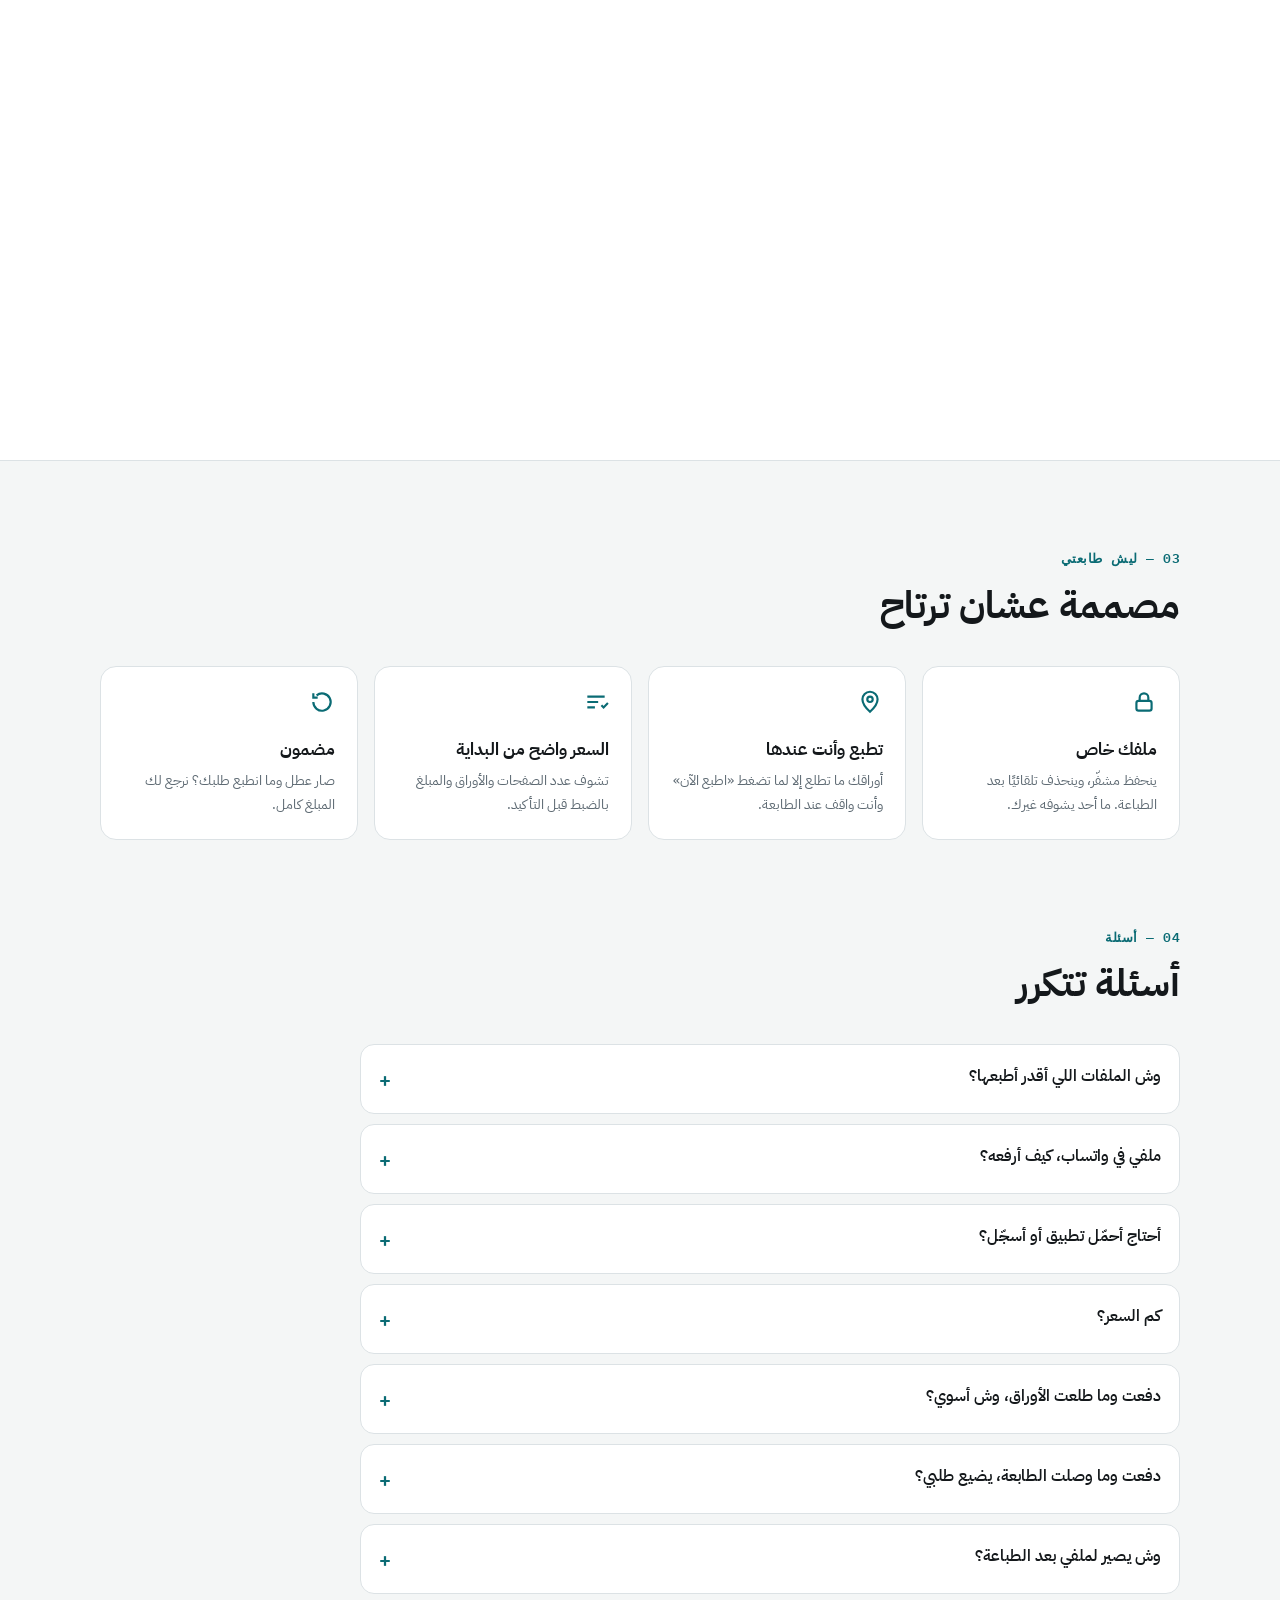
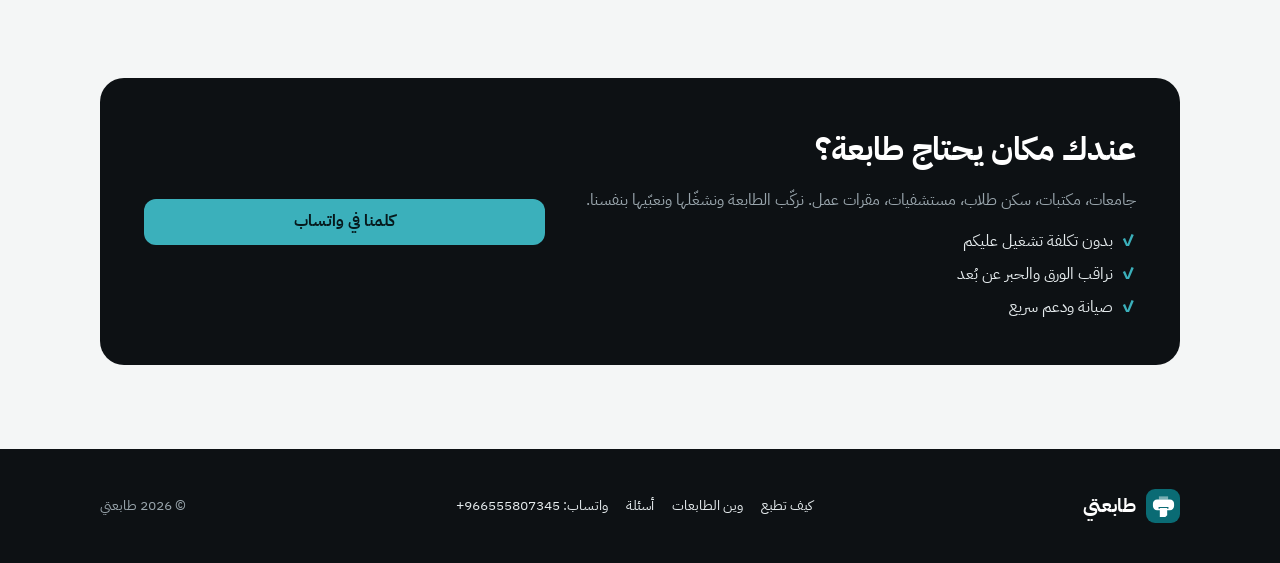
==== commit ae35378f: "خريطة المدينة: شوارع حقيقية بدل الدوائر، تجميع الطابعات المتقاربة، والمدن المتجاورة تنفتح مع بعض Co-" ====
--- a/index.html
+++ b/index.html
@@ -157,34 +157,55 @@
 .net-node.wait{--c:#F0BC5E}.net-node.fault{--c:#F28B72}.net-node.idle{--c:#8A9DA3}
 .n-halo{pointer-events:none;transition:opacity .2s}
 .net-node.wait .n-halo,.net-node.fault .n-halo,.net-node.idle .n-halo{opacity:.3}
-.net-pulse,.net-label,.net-count,.net-ring,.net-dot,.k-name,.k-code{pointer-events:none}
+.net-pulse,.net-label,.net-count,.net-ring,.net-dot{pointer-events:none}
 .net-hit{fill:transparent;pointer-events:all}
 .net-dot{fill:var(--c)}
 .net-ring{fill:#08171C;fill-opacity:.6;stroke:var(--c);stroke-width:1.6;transition:stroke-width .2s}
 .net-node:hover .net-ring,.net-node:focus-visible .net-ring{stroke-width:2.6}
 .net-node.on .net-ring{stroke:#fff;stroke-width:2.4}
-.net-node:focus-visible .net-label,.net-node:focus-visible .k-name{text-decoration:underline}
+.net-node:focus-visible .net-label{text-decoration:underline}
 .net-pulse{fill:none;stroke:var(--c);stroke-width:1.5;transform-box:fill-box;transform-origin:center;animation:netpulse 3.2s ease-out infinite}
 @keyframes netpulse{0%{opacity:.7;transform:scale(1)}100%{opacity:0;transform:scale(2.8)}}
 .net-label{fill:#F3FAFB;font-size:13.5px;font-weight:700;text-anchor:middle;paint-order:stroke;stroke:#08151A;stroke-width:4px;stroke-linejoin:round}
 .net-count{fill:#9DBBC3;font-size:11px;text-anchor:middle;paint-order:stroke;stroke:#08151A;stroke-width:4px;stroke-linejoin:round}
-.c-ring{fill:none;stroke:#1C3640;stroke-width:1}
-.c-ring.last{stroke:#24454F;stroke-dasharray:3 4}
-.c-axis{stroke:#16303A;stroke-width:1}
-.c-km{fill:#56767F;font-size:10.5px;font-family:'IBM Plex Sans Arabic',sans-serif}
-.c-north{fill:#56767F}
-.c-center{fill:#56767F}
-.c-centerlabel{fill:#4E6E77;font-size:10.5px;text-anchor:middle}
-.c-tray{stroke:#24414A;stroke-dasharray:3 4}
-.c-traylabel{fill:#56767F;font-size:10.5px;text-anchor:start}
-.c-grow{transform-origin:330px 276px;animation:cgrow .7s cubic-bezier(.2,.7,.2,1) .3s backwards}
-@keyframes cgrow{from{opacity:0;transform:scale(.6)}}
-.k-node.pop{animation:kpop .45s cubic-bezier(.2,.8,.3,1.3) backwards;animation-delay:var(--d)}
-@keyframes kpop{from{opacity:0}}
-.k-node.pop .net-ring,.k-node.pop .net-dot{transform-box:fill-box;transform-origin:center;animation:kscale .45s cubic-bezier(.2,.8,.3,1.4) backwards;animation-delay:var(--d)}
-@keyframes kscale{from{transform:scale(0)}}
-.k-name{fill:#F3FAFB;font-size:13px;font-weight:700;paint-order:stroke;stroke:#08151A;stroke-width:4px;stroke-linejoin:round}
-.k-code{fill:#8FB0B8;font-size:11px;paint-order:stroke;stroke:#08151A;stroke-width:4px;stroke-linejoin:round}
+/* عرض المدينة: خريطة شوارع حقيقية */
+.tmap{direction:ltr;overflow:hidden;background:#E9ECEA;touch-action:none;cursor:grab;user-select:none;-webkit-user-select:none}
+.tmap.drag{cursor:grabbing}
+.tm-layer{position:absolute;inset:0;filter:saturate(.55) brightness(.97) contrast(.96)}
+.tm-tile{position:absolute;left:0;top:0;width:256px;height:256px;transform-origin:0 0;opacity:0;transition:opacity .25s;pointer-events:none;max-width:none}
+.tm-tile.ok{opacity:1}
+.tm-tint{position:absolute;inset:0;background:radial-gradient(130% 100% at 50% 45%,rgba(11,40,48,0) 60%,rgba(11,40,48,.28));box-shadow:inset 0 0 0 1px rgba(0,0,0,.08);pointer-events:none}
+.tm-pins{position:absolute;inset:0;pointer-events:none}
+.tm-pin{position:absolute;left:0;top:0;pointer-events:auto;cursor:pointer;outline:none;--c:#5FD8E6;direction:rtl;z-index:2}
+.tm-pin.wait{--c:#F0BC5E}.tm-pin.fault{--c:#F28B72}.tm-pin.idle{--c:#8A9DA3}
+.tm-pin.on{z-index:5}
+.tm-b{position:absolute;bottom:9px;left:0;transform:translateX(-50%);display:flex;align-items:center;gap:7px;white-space:nowrap;background:#0C1D23;border:1.5px solid var(--c);color:#EAF6F8;border-radius:10px;padding:4px 10px 4px 9px;font:600 13px/1.35 'IBM Plex Sans Arabic',sans-serif;box-shadow:0 6px 18px rgba(0,0,0,.5);transition:background .15s,transform .15s}
+.tm-b::after{content:"";position:absolute;left:50%;bottom:-6px;width:9px;height:9px;background:inherit;border:inherit;border-width:0 1.5px 1.5px 0;transform:translateX(-50%) rotate(45deg)}
+.tm-b i{width:8px;height:8px;border-radius:50%;background:var(--c);flex:none}
+.tm-b .c{font:600 12.5px var(--mono);color:#9FDDE5;direction:ltr}
+.tm-b .n{max-width:150px;overflow:hidden;text-overflow:ellipsis}
+.tm-pin.compact .tm-b .n{display:none}
+.tm-cl .tm-b{border-style:dashed}.tm-b .z{font-weight:700;color:var(--c);margin-inline-start:-2px}.tm-pin.on.tm-cl .tm-b .z{color:#06151A}
+.tm-pin:hover .tm-b,.tm-pin:focus-visible .tm-b{background:#143039}
+.tm-pin.on .tm-b{background:var(--c);color:#06151A;transform:translateX(-50%) scale(1.06)}
+.tm-pin.on .tm-b .c{color:#06151A}.tm-pin.on .tm-b i{background:#06151A}
+.tm-pin.on .tm-b .n{max-width:230px}
+.tm-pin.pop .tm-b{animation:tmpop .4s cubic-bezier(.2,.8,.3,1.3) backwards;animation-delay:var(--d)}
+@keyframes tmpop{from{opacity:0;transform:translate(-50%,10px) scale(.7)}}
+.tm-dot{position:absolute;left:-4px;top:-4px;width:8px;height:8px;border-radius:50%;background:var(--c);box-shadow:0 0 0 3px rgba(6,21,26,.85)}
+.tm-ctl{position:absolute;top:12px;left:12px;display:grid;gap:6px;z-index:6}
+.tm-ctl button{width:36px;height:36px;border-radius:10px;border:1px solid #24414A;background:rgba(10,26,31,.92);color:#D6EBEF;font:500 19px/1 'IBM Plex Sans Arabic',sans-serif;cursor:pointer;display:grid;place-items:center;padding:0}
+.tm-ctl button:hover,.tm-ctl button:focus-visible{border-color:#3BB0BB;color:#fff}
+.tm-ctl button svg{width:17px;height:17px}
+.tm-attr{position:absolute;bottom:0;left:0;z-index:6;font-size:10.5px;padding:2px 7px;background:rgba(8,20,24,.75);color:#8AA3AA;border-top-right-radius:6px}
+.tm-attr a{color:#A9C3C9}
+.tm-tray{position:absolute;right:10px;bottom:22px;left:10px;z-index:6;display:flex;flex-wrap:wrap;gap:6px;align-items:center;justify-content:flex-start;direction:rtl;pointer-events:none}
+.tm-tray>span{font-size:11.5px;color:#9AB3BA;background:rgba(8,20,24,.8);border-radius:7px;padding:3px 8px}
+.tm-tray .tm-pin{position:static;pointer-events:auto}
+.tm-tray .tm-b{position:static;transform:none}.tm-tray .tm-b::after{display:none}
+.tm-tray .tm-pin.on .tm-b{transform:none}.tm-tray .tm-dot{display:none}
+.tm-hint{position:absolute;inset:0;z-index:7;display:grid;place-items:center;background:rgba(5,14,17,.55);color:#fff;font-size:14px;opacity:0;transition:opacity .3s;pointer-events:none;direction:rtl}
+.tm-hint.show{opacity:1}
 .net-legend{position:absolute;bottom:12px;inset-inline-start:14px;display:flex;gap:12px;font-size:11.5px;color:#7F959B;pointer-events:none;transition:opacity .3s}
 .net-legend span::before{content:"";display:inline-block;width:7px;height:7px;border-radius:50%;margin-inline-end:5px;background:#5FD8E6;vertical-align:1px}
 .net-legend .wait::before{background:#F0BC5E}.net-legend .idle::before{background:#8A9DA3}
@@ -197,10 +218,9 @@
 @media (max-width:600px){
   .net-label{font-size:21px;stroke-width:5px}.net-count{font-size:16px}
   .m-rlabel{font-size:14px}.m-place,.m-sea{font-size:14px}.m-reflabel{font-size:15px}
-  .k-name{font-size:19px}.k-code{font-size:15px}.c-km,.c-centerlabel,.c-traylabel{font-size:15px}
   .net-legend{font-size:11px;gap:9px;bottom:9px}
 }
-@media (prefers-reduced-motion:reduce){.net-pulse,.c-grow,.k-node.pop,.k-node.pop *,.net-card{animation:none}.net-svg{transition:none}}
+@media (prefers-reduced-motion:reduce){.net-pulse,.tm-pin.pop .tm-b,.net-card{animation:none}.net-svg,.tm-tile{transition:none}}
 .net-card .t{display:flex;gap:10px;align-items:flex-start;padding-inline-end:26px}.net-card .t div{min-width:0}
 .net-card .t b{display:block;font-size:15px}.net-card .t div span{font-size:13px;color:#93AEB6}
 .net-card .code{font:600 15px var(--mono);background:rgba(111,230,242,.14);color:#7FE9F4;border-radius:8px;padding:3px 8px;direction:ltr}
@@ -495,7 +515,7 @@
 const r1 = (n) => Math.round(n * 10) / 10;
 const SC = (k) => k.status === "ok" ? "ready" : (k.status === "soon" || k.status === "disabled") ? "idle" : k.status === "offline" ? "fault" : "wait";
 const plural = (n) => n === 1 ? "طابعة وحدة" : n === 2 ? "طابعتين" : `${n} ${n <= 10 ? "طابعات" : "طابعة"}`;
-const MV = { built: false, city: null, vb: [0, 0, MW, MH], raf: 0 };
+const MV = { built: false, city: null, groups: {}, lead: {}, members: [], vb: [0, 0, MW, MH], raf: 0 };
 const REDUCED = matchMedia("(prefers-reduced-motion: reduce)").matches;
 
 function cityLL(name, ks) {
@@ -536,12 +556,13 @@
         </g>
         <g id="mRef"></g><g id="mLinks"></g><g id="mCities"></g>
       </svg>
-      <svg class="net-svg s-city" id="sCity" viewBox="0 0 ${MW} ${MH}" preserveAspectRatio="xMidYMid meet"></svg>
+      <div class="net-svg s-city tmap" id="sCity" aria-label="خريطة الطابعات في المدينة"><div class="tm-layer" id="tmLayer"></div><div class="tm-tint"></div><div class="tm-pins" id="tmPins"></div><div class="tm-ctl"><button type="button" id="tmIn" aria-label="تكبير">+</button><button type="button" id="tmOut" aria-label="تصغير">−</button><button type="button" id="tmFit" aria-label="عرض كل الطابعات"><svg viewBox="0 0 20 20" fill="none" stroke="currentColor" stroke-width="1.8" stroke-linecap="round"><path d="M3 7V3h4M13 3h4v4M17 13v4h-4M7 17H3v-4"/><circle cx="10" cy="10" r="2.2"/></svg></button></div><div class="tm-tray" id="tmTray"></div><div class="tm-hint" id="tmHint">للتكبير: Ctrl مع عجلة الماوس، أو الأزرار</div><div class="tm-attr">© <a href="https://www.openstreetmap.org/copyright" target="_blank" rel="noopener">OpenStreetMap</a></div></div>
       <div class="net-legend" aria-hidden="true"><span class="ready">متاحة</span><span class="wait">مشغولة/صيانة</span><span class="idle">قريبًا/متوقفة</span></div>
     </div>
     <div id="netCard"></div>`;
   $("#netBack").onclick = () => { S.view = null; S.sel = null; if (S.city) { S.city = ""; renderAll(); } else { renderList(); renderNet(); } };
   MV.built = true;
+  tmInit();
 }
 
 function renderNet() {
@@ -550,11 +571,12 @@
   if (!S.all) return;
   if (!MV.built) buildMap(box);
   const list = filtered();
-  const city = S.view?.city || null;
-  drawCountry(list, city);
+  drawCountry(list, S.view?.city || null);
+  const city = S.view?.city ? (MV.lead[S.view.city] || S.view.city) : null;   // المدن المتجاورة (مثل الرياض والخرج) تنفتح مع بعض
+  MV.members = city ? (MV.groups[city] || [city]) : [];
   const changed = city !== MV.city;
   MV.city = city;
-  if (city) drawCity(city, list.filter((k) => k.city === city), changed);
+  if (city) drawCity(city, list.filter((k) => MV.members.includes(k.city)), changed);
   $("#netBack").hidden = !city;
   $("#netStage").classList.toggle("in-city", !!city);
   if (changed) zoom(city ? cityBox(city, list) : [0, 0, MW, MH]);
@@ -583,7 +605,16 @@
 function drawCountry(list, city) {
   const groups = {};
   list.forEach((k) => (groups[k.city] ||= []).push(k));
-  const nodes = Object.entries(groups).map(([c, ks]) => ({ c, ks, ll: cityLL(c, ks) })).filter((n) => n.ll).map((n) => ({ ...n, p: PJ(...n.ll) }));
+  const raw = Object.entries(groups).map(([c, ks]) => ({ c, ks, ll: cityLL(c, ks) })).filter((n) => n.ll).map((n) => ({ ...n, p: PJ(...n.ll) }))
+    .sort((a, b) => b.ks.length - a.ks.length);
+  // المدن القريبة من بعض على خريطة المملكة تصير نقطة وحدة عشان ما تتراكب
+  const nodes = []; MV.groups = {}; MV.lead = {};
+  for (const n of raw) {
+    const g = nodes.find((m) => Math.hypot(m.p[0] - n.p[0], m.p[1] - n.p[1]) < 30);
+    if (g) { g.ks = g.ks.concat(n.ks); g.cities.push(n.c); } else nodes.push({ ...n, cities: [n.c] });
+  }
+  nodes.forEach((n) => { MV.groups[n.c] = n.cities; n.cities.forEach((c) => { MV.lead[c] = n.c; }); n.name = n.cities.length === 1 ? n.c : n.cities.length === 2 ? `${n.cities[0]} و${n.cities[1]}` : `${n.c} وما حولها`; });
+  const cityLead = city ? (MV.lead[city] || city) : null;
   // المدن المرجعية (للتوضيح فقط)
   $("#mRef").innerHTML = REF.filter((c) => !nodes.some((n) => Math.hypot(n.p[0] - PJ(...CITIES[c])[0], n.p[1] - PJ(...CITIES[c])[1]) < 42))
     .map((c) => { const [x, y] = PJ(...CITIES[c]); return `<circle class="m-refdot" cx="${r1(x)}" cy="${r1(y)}" r="2"/><text class="m-reflabel" x="${r1(x)}" y="${r1(y - 6)}">${c}</text>`; }).join("");
@@ -604,11 +635,11 @@
     const live = n.ks.filter((k) => k.status === "ok").length;
     const cls = live ? "ready" : n.ks.some((k) => !["soon", "disabled"].includes(k.status)) ? "wait" : "idle";
     const [x, y] = n.p.map(r1);
-    return `<g class="net-node ${cls}${city === n.c ? " on" : ""}" tabindex="0" role="button" data-city="${esc(n.c)}" aria-label="${esc(n.c)}: ${plural(n.ks.length)}" transform="translate(${x} ${y})">
+    return `<g class="net-node ${cls}${cityLead === n.c ? " on" : ""}" tabindex="0" role="button" data-city="${esc(n.c)}" aria-label="${esc(n.name)}: ${plural(n.ks.length)}" transform="translate(${x} ${y})">
       <circle r="30" class="n-halo" fill="url(#mHalo)"/>
       ${live ? `<circle r="7" class="net-pulse"/>` : ""}
       <circle r="7" class="net-ring"/><circle r="3.4" class="net-dot"/>
-      <text y="-14" class="net-label">${esc(n.c)}</text>
+      <text y="-14" class="net-label">${esc(n.name)}</text>
       <text y="21" class="net-count">${plural(n.ks.length)}</text>
       <circle r="20" class="net-hit"/>
     </g>`;
@@ -623,97 +654,207 @@
   }
 }
 
-// مسافة تقريبية بالكيلو بين نقطتين
-const kmXY = (lng, lat, c) => [(lng - c[0]) * 111.32 * Math.cos(c[1] * Math.PI / 180), (lat - c[1]) * 110.57];
+/* ===== عرض المدينة: خريطة شوارع حقيقية من OpenStreetMap، مرسومة بدون أي مكتبة خارجية =====
+   المركز محفوظ كإحداثيات «العالم» عند التكبير 0 (0..256)، والتكبير TM.Z رقم متصل عشان الحركة تكون ناعمة. */
+const TILE_URL = (z, x, y) => `https://tile.openstreetmap.org/${z}/${x}/${y}.png`;
+const TS = 256, ZMIN = 5, ZMAX = 18;
+const wx = (lng) => (+lng + 180) / 360 * TS;
+const wy = (lat) => { const s = Math.sin(lat * Math.PI / 180); return (0.5 - Math.log((1 + s) / (1 - s)) / (4 * Math.PI)) * TS; };
+const clampZ = (z) => Math.max(ZMIN, Math.min(ZMAX, z));
+const TM = { el: null, layer: null, x: wx(46.68), y: wy(24.71), Z: 12, tiles: new Map(), cl: new Map(), pins: [], ks: [], city: "", raf: 0, q: 0, w: {} };
+
+function tmInit() {
+  const el = TM.el = $("#sCity"); TM.layer = $("#tmLayer");
+  const P = new Map(); let g = null, moved = 0, hintT = 0;
+  const mid = (p) => [p.reduce((a, q) => a + q[0], 0) / p.length, p.reduce((a, q) => a + q[1], 0) / p.length];
+  const dist = (p) => p.length > 1 ? Math.hypot(p[0][0] - p[1][0], p[0][1] - p[1][1]) || 1 : 1;
+  const begin = () => { const p = [...P.values()]; g = { m: mid(p), d: dist(p), x: TM.x, y: TM.y, Z: TM.Z, n: p.length }; };
+  el.addEventListener("pointerdown", (e) => {
+    if (e.button > 0 || e.target.closest(".tm-pin,.tm-ctl,.tm-attr")) return;
+    el.setPointerCapture(e.pointerId); P.set(e.pointerId, [e.clientX, e.clientY]);
+    cancelAnimationFrame(TM.raf); TM.raf = 0; moved = 0; begin();
+  });
+  el.addEventListener("pointermove", (e) => {
+    if (!P.has(e.pointerId)) return;
+    P.set(e.pointerId, [e.clientX, e.clientY]);
+    const p = [...P.values()]; if (p.length !== g.n) begin();
+    const m = mid(p), r = el.getBoundingClientRect(), W = r.width, H = r.height;
+    moved += 1; el.classList.add("drag");
+    const Z = p.length > 1 ? clampZ(g.Z + Math.log2(dist(p) / g.d)) : g.Z;
+    const wpx = g.x + (g.m[0] - r.left - W / 2) / 2 ** g.Z, wpy = g.y + (g.m[1] - r.top - H / 2) / 2 ** g.Z;
+    TM.x = wpx - (m[0] - r.left - W / 2) / 2 ** Z; TM.y = wpy - (m[1] - r.top - H / 2) / 2 ** Z; TM.Z = Z;
+    tmQueue();
+  });
+  const up = (e) => {
+    if (!P.has(e.pointerId)) return;
+    const last = P.get(e.pointerId); P.delete(e.pointerId);
+    if (P.size) { begin(); return; }
+    el.classList.remove("drag");
+    if (Math.abs(TM.Z - Math.round(TM.Z)) > .01) { const r = el.getBoundingClientRect(); tmZoomAt(Math.round(TM.Z), last[0] - r.left - r.width / 2, last[1] - r.top - r.height / 2); }
+  };
+  el.addEventListener("pointerup", up); el.addEventListener("pointercancel", up);
+  let wheelT = 0;
+  el.addEventListener("wheel", (e) => {
+    if (!(e.ctrlKey || e.metaKey)) {   // ما نخطف تمرير الصفحة؛ التكبير بـ Ctrl أو باللمس أو بالأزرار
+      $("#tmHint").classList.add("show"); clearTimeout(hintT); hintT = setTimeout(() => $("#tmHint").classList.remove("show"), 1100); return;
+    }
+    e.preventDefault(); cancelAnimationFrame(TM.raf); TM.raf = 0;
+    const r = el.getBoundingClientRect(), sx = e.clientX - r.left - r.width / 2, sy = e.clientY - r.top - r.height / 2;
+    const Z = clampZ(TM.Z - Math.max(-1, Math.min(1, e.deltaY / 120))), wpx = TM.x + sx / 2 ** TM.Z, wpy = TM.y + sy / 2 ** TM.Z;
+    TM.x = wpx - sx / 2 ** Z; TM.y = wpy - sy / 2 ** Z; TM.Z = Z; tmQueue();
+    clearTimeout(wheelT); wheelT = setTimeout(() => tmZoomAt(Math.round(TM.Z), sx, sy), 220);
+  }, { passive: false });
+  el.addEventListener("dblclick", (e) => {
+    if (e.target.closest(".tm-pin,.tm-ctl")) return;
+    const r = el.getBoundingClientRect(); tmZoomAt(Math.round(TM.Z) + 1, e.clientX - r.left - r.width / 2, e.clientY - r.top - r.height / 2);
+  });
+  $("#tmIn").onclick = () => tmZoomAt(Math.round(TM.Z) + 1, 0, 0);
+  $("#tmOut").onclick = () => tmZoomAt(Math.round(TM.Z) - 1, 0, 0);
+  $("#tmFit").onclick = () => tmFit(true);
+  if (window.ResizeObserver) new ResizeObserver(() => tmQueue()).observe(el);
+}
+
+const tmQueue = () => { if (!TM.q) TM.q = requestAnimationFrame(() => { TM.q = 0; tmRender(); }); };
+
+function tmFly(x, y, Z, dur = 480) {
+  cancelAnimationFrame(TM.raf);
+  const f = { x: TM.x, y: TM.y, Z: TM.Z }, t0 = performance.now(); if (REDUCED) dur = 0;
+  const step = (now) => {
+    const t = dur ? Math.min(1, (now - t0) / dur) : 1, e = 1 - Math.pow(1 - t, 3);
+    TM.x = f.x + (x - f.x) * e; TM.y = f.y + (y - f.y) * e; TM.Z = f.Z + (Z - f.Z) * e; tmRender();
+    TM.raf = t < 1 ? requestAnimationFrame(step) : 0;
+  };
+  TM.raf = requestAnimationFrame(step);
+}
+// تكبير حول نقطة على الشاشة (sx, sy من وسط الخريطة)
+function tmZoomAt(Z, sx, sy) {
+  Z = clampZ(Z); const wpx = TM.x + sx / 2 ** TM.Z, wpy = TM.y + sy / 2 ** TM.Z;
+  tmFly(wpx - sx / 2 ** Z, wpy - sy / 2 ** Z, Z, 320);
+}
+
+// نختار تكبير يبيّن كل طابعات المدينة مع مساحة للأسماء
+function tmView() {
+  const el = TM.el, W = el.clientWidth || 600, H = el.clientHeight || 500;
+  const geo = TM.ks.filter((k) => k.lat != null);
+  if (!geo.length) { const c = cityLL(TM.city, TM.ks) || [46.68, 24.71]; return [wx(c[0]), wy(c[1]), 12]; }
+  return tmBounds(geo.map((k) => [wx(k.lng), wy(k.lat)]), geo.length > 1 ? 16 : 15);
+}
+function tmBounds(pts, zMax) {
+  const el = TM.el, W = el.clientWidth || 600, H = el.clientHeight || 500;
+  const xs = pts.map((p) => p[0]), ys = pts.map((p) => p[1]);
+  const x0 = Math.min(...xs), x1 = Math.max(...xs), y0 = Math.min(...ys), y1 = Math.max(...ys);
+  const fit = Math.log2(Math.min(Math.max(80, W - 230, W * .55) / Math.max(x1 - x0, 1e-9), Math.max(80, H - 150) / Math.max(y1 - y0, 1e-9)));
+  const Z = clampZ(Math.min(zMax, Math.floor(fit)));
+  return [(x0 + x1) / 2, (y0 + y1) / 2 - 18 / 2 ** Z, Z];   // نرفع شوي عشان البطاقات فوق النقاط
+}
+function tmFit(anim) { const [x, y, Z] = tmView(); if (anim) tmFly(x, y, Z); else { cancelAnimationFrame(TM.raf); TM.raf = 0; TM.x = x; TM.y = y; TM.Z = Z; tmRender(); } }
+
+function tmRender() {
+  const el = TM.el; if (!el) return;
+  const W = el.clientWidth, H = el.clientHeight; if (!W || !H) return;
+  const Z = TM.Z, tz = Math.round(Z), n = 2 ** tz, sc = 2 ** (Z - tz), cx = TM.x * n, cy = TM.y * n;
+  const x0 = Math.floor((cx - W / 2 / sc) / TS), x1 = Math.floor((cx + W / 2 / sc) / TS);
+  const y0 = Math.max(0, Math.floor((cy - H / 2 / sc) / TS)), y1 = Math.min(n - 1, Math.floor((cy + H / 2 / sc) / TS));
+  const want = new Set(); let pending = 0;
+  for (let x = x0; x <= x1; x++) for (let y = y0; y <= y1; y++) {
+    const key = `${tz}/${x}/${y}`; want.add(key);
+    let t = TM.tiles.get(key);
+    if (!t) {
+      const im = new Image(); im.className = "tm-tile"; im.alt = ""; im.draggable = false; im.decoding = "async";
+      im.onload = () => { im.classList.add("ok"); tmQueue(); }; im.onerror = () => { im.dataset.err = "1"; };
+      im.src = TILE_URL(tz, ((x % n) + n) % n, y); TM.layer.appendChild(im);
+      TM.tiles.set(key, t = { im, z: tz, x, y });
+    }
+    if (!t.im.classList.contains("ok") && !t.im.dataset.err) pending++;
+  }
+  for (const [key, t] of TM.tiles) {
+    const s2 = 2 ** (Z - t.z), m = 2 ** t.z, sz = TS * s2;
+    const px = (t.x * TS - TM.x * m) * s2 + W / 2, py = (t.y * TS - TM.y * m) * s2 + H / 2;
+    const vis = px < W && py < H && px + sz > 0 && py + sz > 0;
+    if (!want.has(key) && (!vis || !pending || Math.abs(t.z - tz) > 2 || !t.im.classList.contains("ok"))) { t.im.remove(); TM.tiles.delete(key); continue; }
+    t.im.style.transform = `translate(${px.toFixed(1)}px,${py.toFixed(1)}px) scale(${((sz + .6) / TS).toFixed(5)})`;
+    t.im.style.zIndex = t.z === tz ? 10 : 5 - Math.abs(t.z - tz);
+  }
+  // الطابعات: المتقاربة جدًا نجمعها في علامة وحدة (تضغطها تقرّب)، وإذا تزاحمت الأسماء نختصرها للرقم
+  const placed = [], f = 2 ** Z, groups = [];
+  const order = TM.pins.slice().sort((a, b) => (b.on - a.on) || (b.ok - a.ok));
+  for (const p of order) {
+    p.X = (p.x - TM.x) * f + W / 2; p.Y = (p.y - TM.y) * f + H / 2;
+    const g = groups.find((c) => Math.hypot(c.X - p.X, c.Y - p.Y) < 46);
+    if (g) g.m.push(p); else groups.push({ X: p.X, Y: p.Y, m: [p] });
+  }
+  const live = new Set();
+  for (const g of groups.filter((c) => c.m.length > 1)) {
+    const key = g.m.map((p) => p.id).sort().join("|"); live.add(key);
+    let el = TM.cl.get(key);
+    if (!el) {
+      const st = g.m.some((p) => p.ok) ? "ready" : "wait";
+      el = document.createElement("div"); el.className = `tm-pin tm-cl ${st}`; el.tabIndex = 0; el.setAttribute("role", "button");
+      el.setAttribute("aria-label", `${plural(g.m.length)} متقاربة، اضغط للتقريب`);
+      el.innerHTML = `<div class="tm-b"><i></i><span class="n">${plural(g.m.length)}</span><span class="z">+</span></div><span class="tm-dot"></span>`;
+      const go = () => {   // نقرّب على المجموعة بقدر ما تنفصل، بدون مبالغة
+        let dmin = Infinity; g.m.forEach((a, i) => g.m.slice(i + 1).forEach((b) => { dmin = Math.min(dmin, Math.hypot(a.x - b.x, a.y - b.y)); }));
+        const [x, y, z] = tmBounds(g.m.map((p) => [p.x, p.y]), ZMAX), zSep = Math.ceil(Math.log2(90 / Math.max(dmin, 1e-9)));
+        tmFly(x, y, clampZ(Math.max(Math.round(TM.Z) + 1, Math.min(z, zSep))));
+      };
+      el.onclick = go; el.onkeydown = (e) => { if (e.key === "Enter" || e.key === " ") { e.preventDefault(); go(); } };
+      $("#tmPins").appendChild(el); TM.cl.set(key, el);
+    }
+    const X = g.m.reduce((a, p) => a + p.X, 0) / g.m.length, Y = g.m.reduce((a, p) => a + p.Y, 0) / g.m.length;
+    el.classList.toggle("on", g.m.some((p) => p.on));
+    el.style.transform = `translate(${X.toFixed(1)}px,${Y.toFixed(1)}px)`;
+    g.m.forEach((p) => { p.el.style.visibility = "hidden"; p.hid = 1; });
+    placed.push([X - 50, Y - 40, 100, 32]);
+  }
+  for (const [key, el] of TM.cl) if (!live.has(key)) { el.remove(); TM.cl.delete(key); }
+  for (const p of order) {
+    if (p.hid) { p.hid = 0; continue; }
+    const X = p.X, Y = p.Y;
+    p.el.style.transform = `translate(${X.toFixed(1)}px,${Y.toFixed(1)}px)`;
+    p.el.style.visibility = X < -160 || X > W + 160 || Y < -60 || Y > H + 60 ? "hidden" : "";
+    const box = (w) => [X - w / 2 - 3, Y - 40, w + 6, 32];
+    const hit = (b) => placed.some((q) => b[0] < q[0] + q[2] && q[0] < b[0] + b[2] && b[1] < q[1] + q[3] && q[1] < b[1] + b[3]);
+    let b = box(p.wf), compact = false;
+    if (!p.on && hit(b)) { compact = true; b = box(p.wc); }
+    p.el.classList.toggle("compact", compact);
+    placed.push(b);
+  }
+}
+
 function drawCity(city, ks, fresh) {
-  const svg = $("#sCity"), cx = MW / 2, cy = MH / 2 - 6, R = Math.min(MW, MH) / 2 - 58;
+  TM.ks = ks; TM.city = city;
   const geo = ks.filter((k) => k.lat != null), nog = ks.filter((k) => k.lat == null);
-  const c = cityLL(city, ks) || [46.68, 24.71];
-  const off = geo.map((k) => kmXY(+k.lng, +k.lat, c));
-  const maxKm = Math.max(0.6, ...off.map(([x, y]) => Math.hypot(x, y)));
-  const step = [0.25, 0.5, 1, 2, 5, 10, 20, 50, 100].find((s) => s * 4 * 0.88 >= maxKm) || 100;
-  const sc = R / (step * 4);
-  const pts = off.map(([x, y]) => [cx + x * sc, cy - y * sc]);
-  for (let it = 0; it < 30; it++) for (let i = 0; i < pts.length; i++) for (let j = i + 1; j < pts.length; j++) {   // نبعد النقاط المتلاصقة
-    const dx = pts[j][0] - pts[i][0], dy = pts[j][1] - pts[i][1], d = Math.hypot(dx, dy) || .01;
-    if (d < 34) { const m = (34 - d) / 2, ux = dx / d, uy = dy / d; pts[i][0] -= ux * m; pts[i][1] -= uy * m; pts[j][0] += ux * m; pts[j][1] += uy * m; }
-  }
-  const kmTxt = (v) => v < 1 ? `${Math.round(v * 1000)} م` : `${v} كم`;
-  let rings = "";
-  for (let i = 1; i <= 4; i++) {
-    const rr = R * i / 4;
-    rings += `<circle class="c-ring${i === 4 ? " last" : ""}" cx="${cx}" cy="${cy}" r="${r1(rr)}"/>${geo.length ? "" : "<!--"}<text class="c-km" x="${r1(cx + rr * .7071 + 4)}" y="${r1(cy - rr * .7071 - 4)}">${kmTxt(+(step * i).toFixed(2))}</text>${geo.length ? "" : "-->"}`;
-  }
-  // أماكن الأسماء: نجرب يمين/يسار/تحت/فوق ونختار اللي ما يغطي اسم أو نقطة ثانية
-  const placed = [], dotsAll = [];
-  const ov = (a, b) => Math.max(0, Math.min(a[0] + a[2], b[0] + b[2]) - Math.max(a[0], b[0])) * Math.max(0, Math.min(a[1] + a[3], b[1] + b[3]) - Math.max(a[1], b[1]));
-  const label = (k, x, y) => {
-    const name = k.location.length > 26 ? k.location.slice(0, 25) + "…" : k.location;
-    const sub = `${k.kiosk_id}${k.area ? " · " + k.area : ""}`;
-    const F = ($("#netStage")?.clientWidth || 700) < 520 ? 1.46 : 1;
-    const w = (Math.max(name.length * 7.3, sub.length * 6.1) + 6) * F, h = 34 * F;
-    const out = x > cx;
-    const C = [
-      { b: [x - 16 - w, y - 15 * F, w, h], a: "start", tx: x - 16, n: y - F, c: y + 15 * F },
-      { b: [x + 16, y - 15 * F, w, h], a: "end", tx: x + 16, n: y - F, c: y + 15 * F },
-      { b: [x - w / 2, y + 15, w, h], a: "middle", tx: x, n: y + 15 + 14 * F, c: y + 15 + 30 * F },
-      { b: [x - w / 2, y - 17 - h, w, h], a: "middle", tx: x, n: y - 17 - h + 14 * F, c: y - 17 - h + 30 * F },
-    ];
-    if (out) [C[0], C[1]] = [C[1], C[0]];
-    let best = C[0], bs = Infinity;
-    for (const o of C) {
-      let sc = 0;
-      for (const b of placed) sc += ov(o.b, b) * 3;
-      for (const d of dotsAll) sc += ov(o.b, [d[0] - 12, d[1] - 12, 24, 24]) * 2;
-      if (o.b[0] < 6 || o.b[0] + o.b[2] > MW - 6 || o.b[1] < 6 || o.b[1] + o.b[3] > MH - 6) sc += 5000;
-      if (sc < bs) { bs = sc; best = o; } if (!sc) break;
-    }
-    placed.push(best.b);
-    return `<text x="${r1(best.tx)}" y="${r1(best.n)}" class="k-name" text-anchor="${best.a}">${esc(name)}</text><text x="${r1(best.tx)}" y="${r1(best.c)}" class="k-code" text-anchor="${best.a}">${esc(sub)}</text>`;
-  };
-  const node = (k, x, y, i) => {
-    const on = S.sel === k.kiosk_id;
-    return `<g class="net-node k-node ${SC(k)}${on ? " on" : ""}${fresh ? " pop" : ""}" style="--d:${(i * 70) + 250}ms" tabindex="0" role="button" data-k="${esc(k.kiosk_id)}" aria-label="طابعة ${esc(k.kiosk_id)}، ${esc(k.location)}">
-      <g transform="translate(${r1(x)} ${r1(y)})"><circle r="34" class="n-halo" fill="url(#cHalo)"/>
-      ${k.status === "ok" ? `<circle r="8" class="net-pulse"/>` : ""}
-      <circle r="8.5" class="net-ring"/><circle r="4" class="net-dot"/><circle r="22" class="net-hit"/></g>
-      ${label(k, x, y)}
-    </g>`;
-  };
-  let tray = "";
-  const ty = geo.length ? MH - 44 : cy, gap = Math.min(170, (MW - 80) / Math.max(1, nog.length)), x0 = MW / 2 + gap * (nog.length - 1) / 2;
-  pts.forEach((p) => dotsAll.push(p)); nog.forEach((_, i) => dotsAll.push([x0 - i * gap, ty]));
-  if (nog.length) {
-    tray = !geo.length ? `<text class="c-traylabel" x="${cx}" y="${cy + 70}" text-anchor="middle" style="text-anchor:middle">المواقع الدقيقة تُضاف قريبًا · اضغط على الطابعة لتفاصيلها</text>` + nog.map((k, i) => node(k, x0 - i * gap, ty, i)).join("") : `<line class="c-tray" x1="40" y1="${ty - 26}" x2="${MW - 40}" y2="${ty - 26}"/><text class="c-traylabel" x="${MW - 40}" y="${ty - 32}">بدون موقع دقيق على الخريطة</text>` +
-      nog.map((k, i) => node(k, x0 - i * gap, ty, geo.length + i)).join("");
-  }
-  svg.innerHTML = `
-    <defs>
-      <pattern id="cDots" width="14" height="14" patternUnits="userSpaceOnUse"><circle cx="7" cy="7" r=".8" fill="#2A4D57"/></pattern>
-      <radialGradient id="cFade"><stop offset=".55" stop-color="#fff"/><stop offset="1" stop-color="#000"/></radialGradient>
-      <mask id="cMask"><rect width="${MW}" height="${MH}" fill="url(#cFade)"/></mask>
-      <radialGradient id="cHalo"><stop offset="0" stop-color="#5FD8E6" stop-opacity=".38"/><stop offset=".5" stop-color="#3BB0BB" stop-opacity=".1"/><stop offset="1" stop-color="#3BB0BB" stop-opacity="0"/></radialGradient>
-    </defs>
-    <rect width="${MW}" height="${MH}" fill="url(#cDots)" mask="url(#cMask)"/>
-    <g class="${fresh ? "c-grow" : ""}">
-      <path class="c-axis" d="M${cx - R - 14} ${cy}H${cx + R + 14}M${cx} ${cy - R - 14}V${cy + R + 14}"/>
-      ${rings}
-      <path class="c-north" d="M${cx} ${cy - R - 30}l5 9h-10z"/><text class="c-km" x="${cx}" y="${cy - R - 34}" text-anchor="middle">ش</text>
-      ${CITIES[city] && geo.length ? `<circle class="c-center" cx="${cx}" cy="${cy}" r="2.5"/><text class="c-centerlabel" x="${cx}" y="${cy + 16}">وسط ${esc(city)}</text>` : ""}
-    </g>
-    ${geo.map((k, i) => node(k, pts[i][0], pts[i][1], i)).join("")}
-    ${tray}`;
-  svg.querySelectorAll(".net-node[data-k]").forEach((g) => {
-    const go = () => select(g.dataset.k, false);
-    g.onclick = go; g.onkeydown = (e) => { if (e.key === "Enter" || e.key === " ") { e.preventDefault(); go(); } };
+  const pin = (k, i) => `<div class="tm-pin ${SC(k)}${S.sel === k.kiosk_id ? " on" : ""}${fresh ? " pop" : ""}" style="--d:${i * 80 + 380}ms" tabindex="0" role="button" data-k="${esc(k.kiosk_id)}" aria-label="طابعة ${esc(k.kiosk_id)}، ${esc(k.location)}"><div class="tm-b"><i></i><span class="c">${esc(k.kiosk_id)}</span><span class="n">${esc(k.location)}</span></div><span class="tm-dot"></span></div>`;
+  $("#tmPins").innerHTML = geo.map(pin).join(""); TM.cl.clear();
+  $("#tmTray").innerHTML = nog.length ? `<span>${geo.length ? "بدون موقع دقيق على الخريطة" : "المواقع الدقيقة تُضاف قريبًا"}</span>` + nog.map((k, i) => pin(k, geo.length + i)).join("") : "";
+  TM.pins = [...$("#tmPins").children].map((el) => {
+    const k = geo.find((x) => x.kiosk_id === el.dataset.k);
+    el.classList.add("compact"); const wc = el.firstElementChild.offsetWidth; el.classList.remove("compact");
+    return { el, id: k.kiosk_id, x: wx(k.lng), y: wy(k.lat), on: S.sel === k.kiosk_id, ok: k.status === "ok", wf: el.firstElementChild.offsetWidth, wc };
   });
-  const reg = (() => { const p = PJ(...c); return regionAt(...p)?.dataset.r; })();
-  $("#netTitle").textContent = city;
+  // طابعات في نفس المبنى بالضبط: نفرّقها أمتار قليلة عشان تنفصل لما تقرّب
+  TM.pins.forEach((p, i) => {
+    const same = TM.pins.slice(0, i).filter((q) => Math.hypot(q.x - p.x, q.y - p.y) < 2e-6).length;
+    if (same) { const a = same * 2.4, r = 3.5e-6 * Math.sqrt(same); p.x += Math.cos(a) * r; p.y += Math.sin(a) * r; }
+  });
+  TM.el.querySelectorAll(".tm-pin").forEach((p) => {
+    const go = () => select(p.dataset.k, false);
+    p.onclick = go; p.onkeydown = (e) => { if (e.key === "Enter" || e.key === " ") { e.preventDefault(); go(); } };
+  });
+  if (fresh) tmFit(false);
+  else {
+    const s = TM.pins.find((p) => p.on), W = TM.el.clientWidth, H = TM.el.clientHeight;
+    if (s) { const f = 2 ** TM.Z, X = (s.x - TM.x) * f + W / 2, Y = (s.y - TM.y) * f + H / 2; if (X < 60 || X > W - 60 || Y < 60 || Y > H - 30) tmFly(s.x, s.y - 18 / f, TM.Z); }
+    tmRender();
+  }
+  const reg = (() => { const c = cityLL(city, ks); return c ? regionAt(...PJ(...c))?.dataset.r : null; })();
+  const mem = MV.members.length > 1 ? MV.members : [city];
+  $("#netTitle").textContent = mem.length === 1 ? city : mem.length === 2 ? `${mem[0]} و${mem[1]}` : `${city} وما حولها`;
   $("#netSub").textContent = `${plural(ks.length)}${reg && reg !== city ? " · منطقة " + reg : ""}`;
 }
 
 function drawCard(list) {
-  const k = S.view?.city && list.find((x) => x.kiosk_id === S.sel && x.city === S.view.city);
+  const k = S.view?.city && list.find((x) => x.kiosk_id === S.sel && MV.members.includes(x.city));
   const box = $("#netCard");
   box.innerHTML = k ? kioskCard(k) : S.view?.city ? `<div class="net-tip">اضغط على أي طابعة تشوف تفاصيلها وموقعها بالضبط</div>` : "";
   box.querySelector(".net-card-x")?.addEventListener("click", () => { S.sel = null; renderList(); renderNet(); });
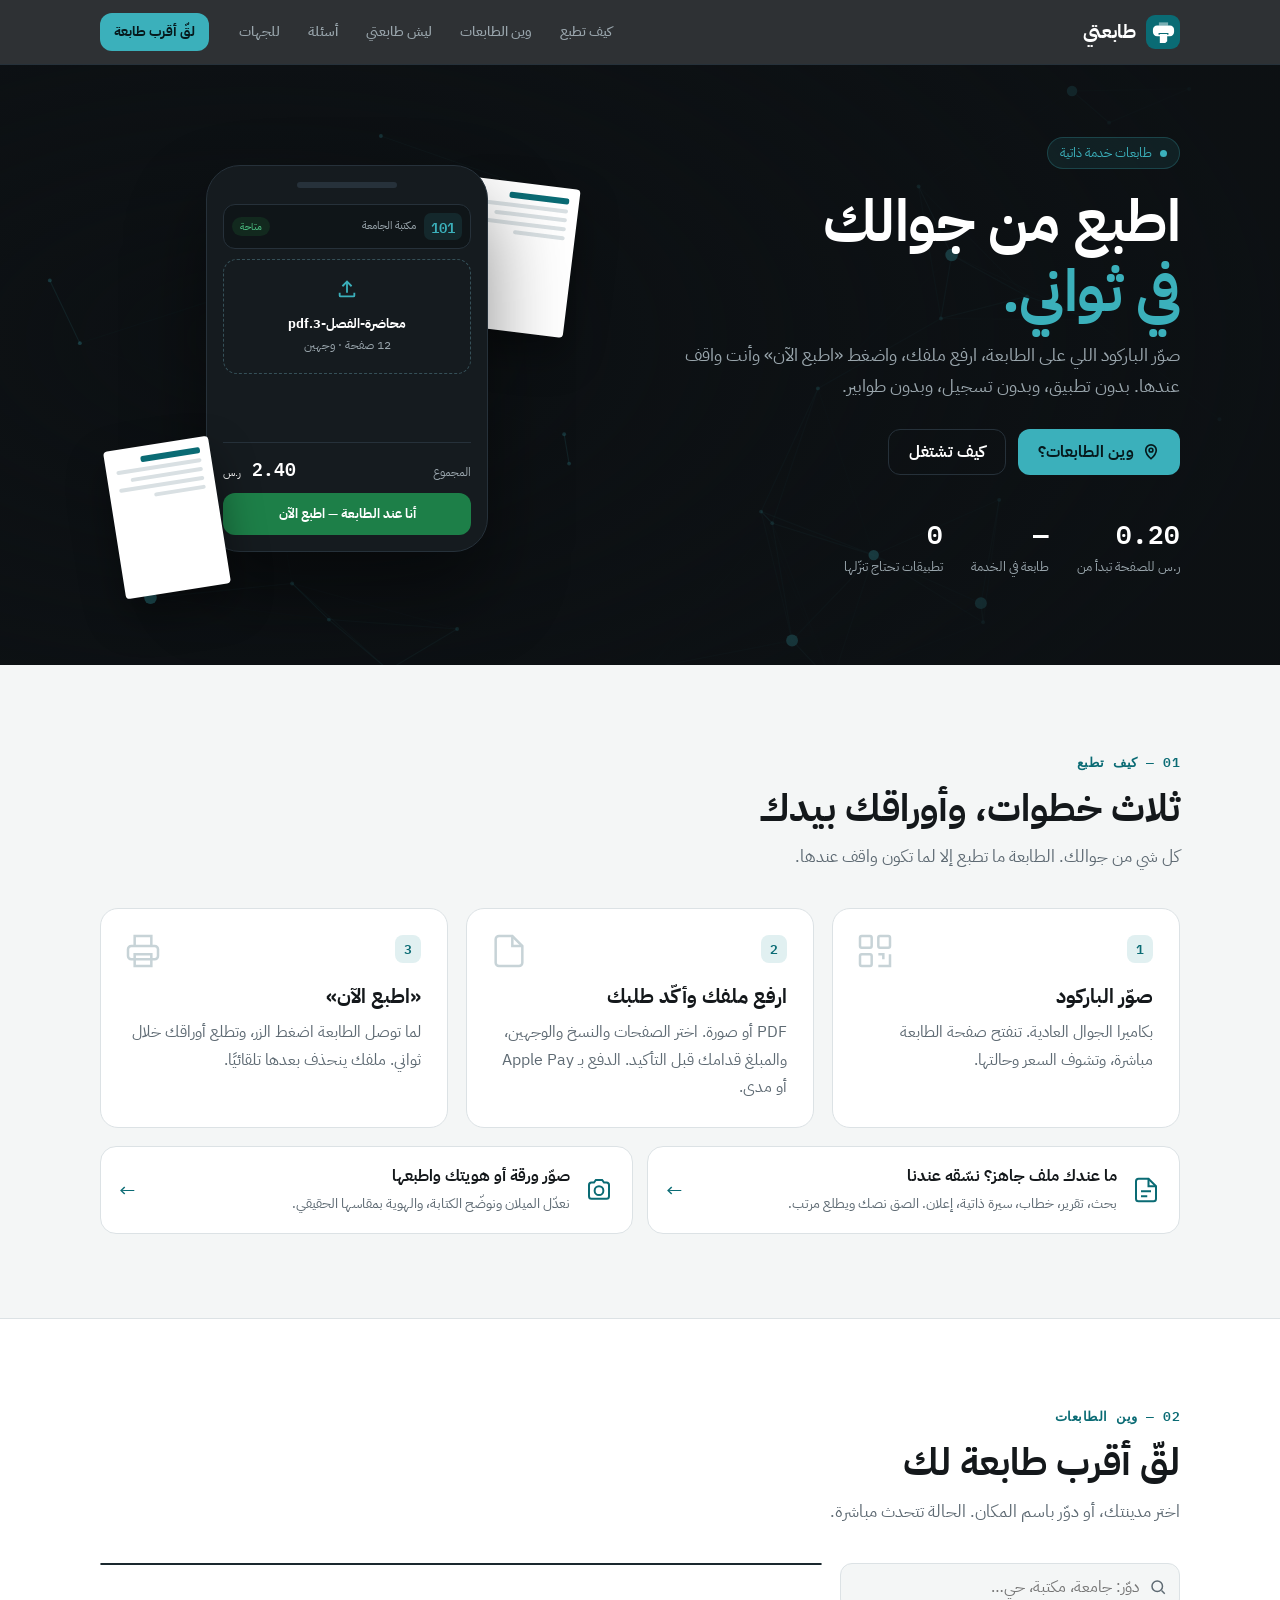
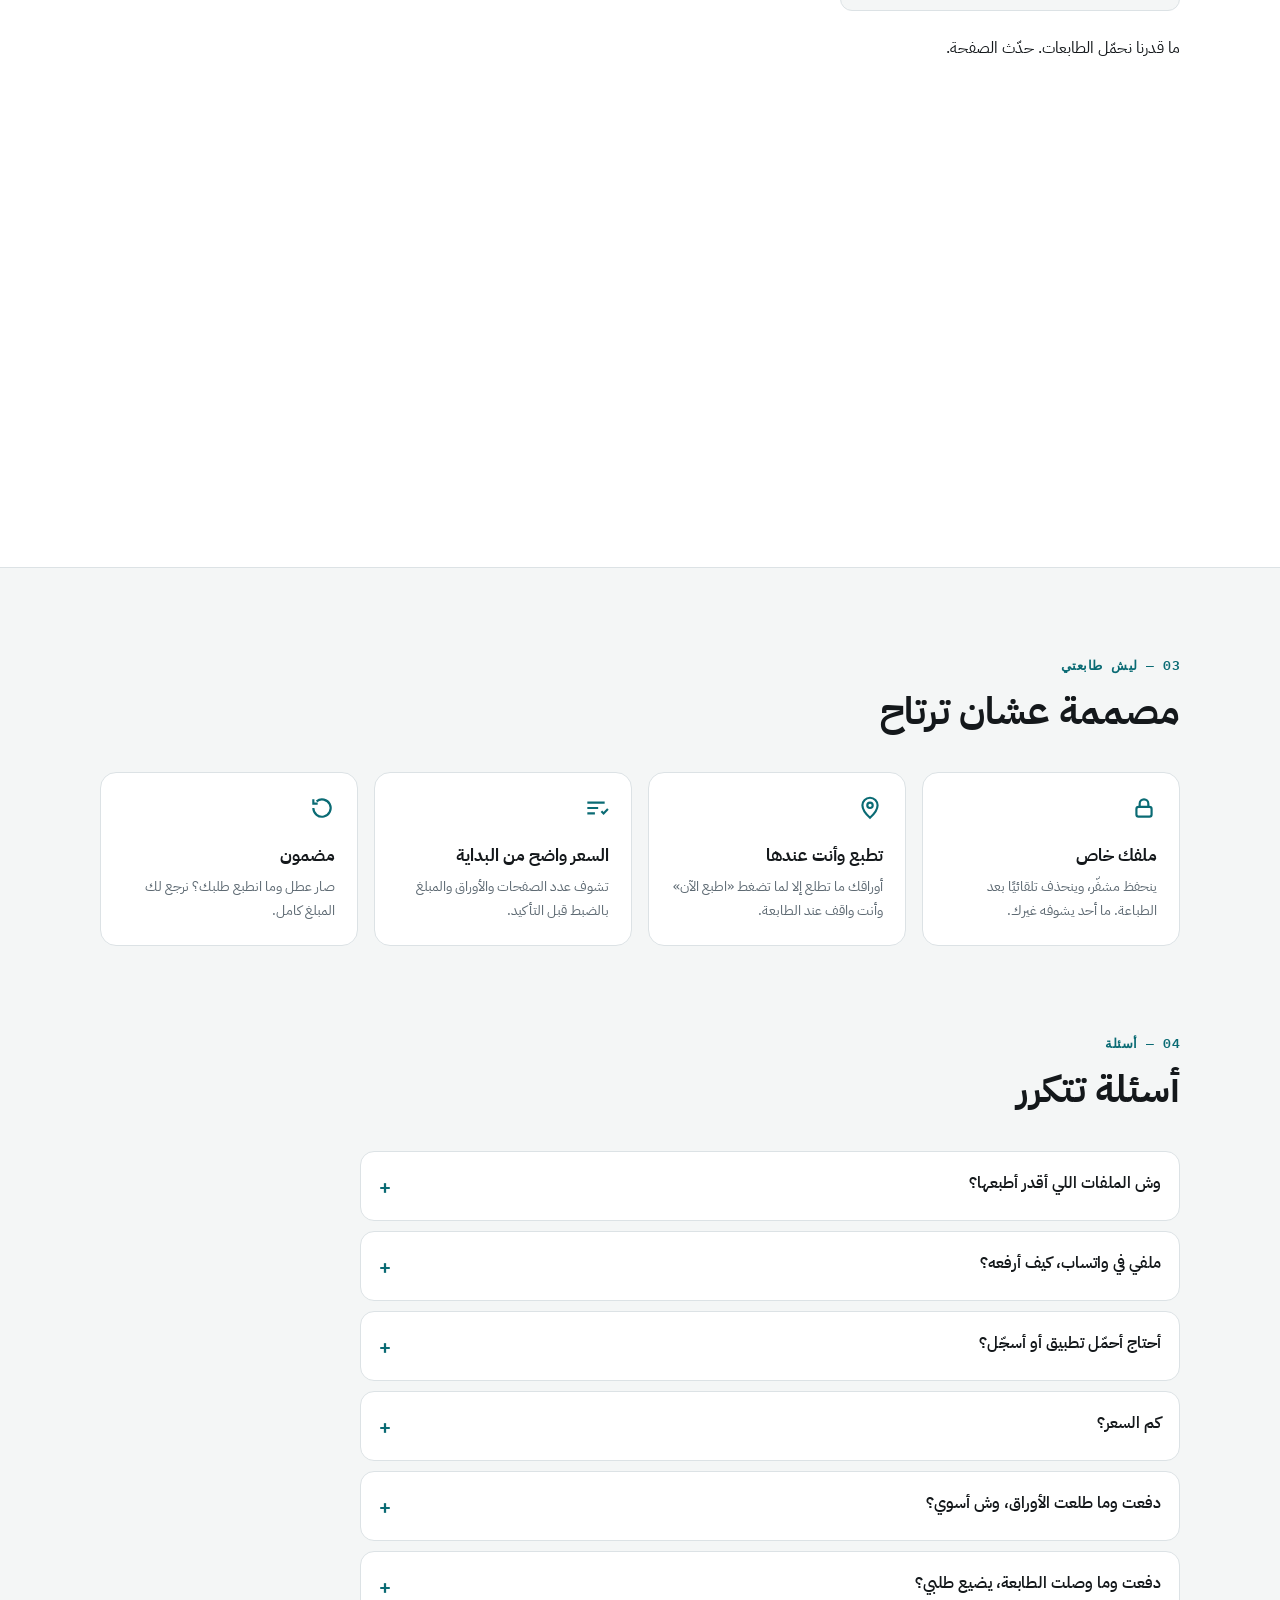
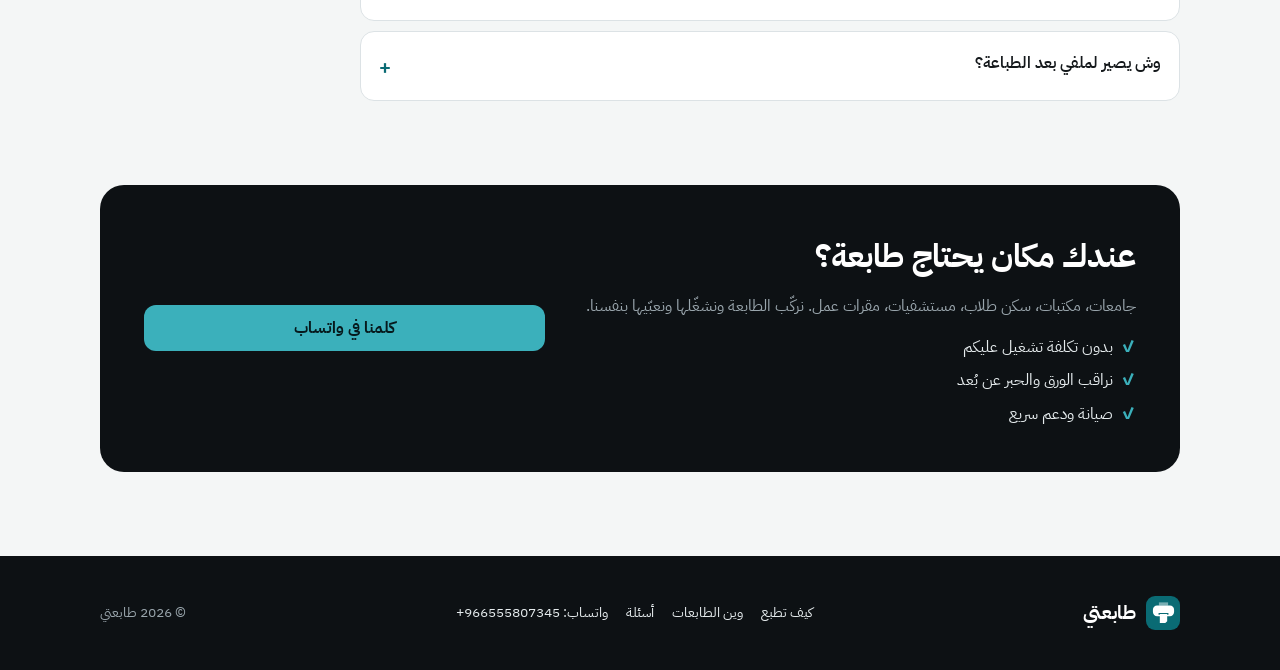
==== commit 15cc1b01: "سكانر بالكاميرا (مستندات وهوية بمقاسها الحقيقي) + 5 قوالب جديدة: شهادات شكر، أوراق عمل، بطاقات مراجع" ====
--- a/index.html
+++ b/index.html
@@ -104,6 +104,12 @@
 .step h3{margin:16px 0 6px;font-size:20px}
 .step p{margin:0;color:var(--ink-2)}
 .step .ic{position:absolute;left:22px;top:22px;color:#C7D3D7}
+.svc{display:grid;grid-template-columns:repeat(2,minmax(0,1fr));gap:14px;margin-top:18px}
+.svc-c{display:flex;align-items:center;gap:14px;background:var(--card);border:1px solid var(--line);border-radius:16px;padding:16px 18px;text-decoration:none;color:var(--ink);transition:border-color .15s,transform .15s}
+.svc-c:hover{border-color:var(--accent);transform:translateY(-2px)}
+.svc-c svg{color:var(--accent);flex:none}.svc-c div{flex:1;min-width:0}.svc-c b{display:block;font-size:16px}.svc-c span{font-size:13.5px;color:var(--ink-2)}
+.svc-c i{font-style:normal;color:var(--accent);font-size:20px}
+@media (max-width:720px){.svc{grid-template-columns:1fr}}
 
 /* المواقع */
 #where{background:var(--card);border-top:1px solid var(--line);border-bottom:1px solid var(--line)}
@@ -339,6 +345,10 @@
         <div class="step"><svg class="ic" aria-hidden="true" width="40" height="40" viewBox="0 0 24 24" fill="none" stroke="currentColor" stroke-width="1.5"><path d="M14 3H6a2 2 0 0 0-2 2v14a2 2 0 0 0 2 2h12a2 2 0 0 0 2-2V9z"/><path d="M14 3v6h6"/></svg><span class="n">2</span><h3>ارفع ملفك وأكّد طلبك</h3><p>PDF أو صورة. اختر الصفحات والنسخ والوجهين، والمبلغ قدامك قبل التأكيد. الدفع بـ Apple Pay أو مدى.</p></div>
         <div class="step"><svg class="ic" aria-hidden="true" width="40" height="40" viewBox="0 0 24 24" fill="none" stroke="currentColor" stroke-width="1.5"><path d="M7 9V3h10v6"/><rect x="3" y="9" width="18" height="8" rx="2"/><path d="M7 14h10v7H7z"/></svg><span class="n">3</span><h3>«اطبع الآن»</h3><p>لما توصل الطابعة اضغط الزر، وتطلع أوراقك خلال ثواني. ملفك ينحذف بعدها تلقائيًا.</p></div>
       </div>
+      <div class="svc">
+        <a class="svc-c" href="/f/"><svg aria-hidden="true" width="30" height="30" viewBox="0 0 24 24" fill="none" stroke="currentColor" stroke-width="1.6"><path d="M14 3H6a2 2 0 0 0-2 2v14a2 2 0 0 0 2 2h12a2 2 0 0 0 2-2V9z"/><path d="M14 3v6h6M8 13h8M8 17h5"/></svg><div><b>ما عندك ملف جاهز؟ نسّقه عندنا</b><span>بحث، تقرير، خطاب، سيرة ذاتية، إعلان. الصق نصك ويطلع مرتب.</span></div><i>←</i></a>
+        <a class="svc-c" href="/s/"><svg aria-hidden="true" width="30" height="30" viewBox="0 0 24 24" fill="none" stroke="currentColor" stroke-width="1.6"><path d="M4 8a2 2 0 0 1 2-2h2l1.5-2h5L16 6h2a2 2 0 0 1 2 2v9a2 2 0 0 1-2 2H6a2 2 0 0 1-2-2z"/><circle cx="12" cy="12.5" r="3.5"/></svg><div><b>صوّر ورقة أو هويتك واطبعها</b><span>نعدّل الميلان ونوضّح الكتابة، والهوية بمقاسها الحقيقي.</span></div><i>←</i></a>
+      </div>
     </div>
   </section>
 
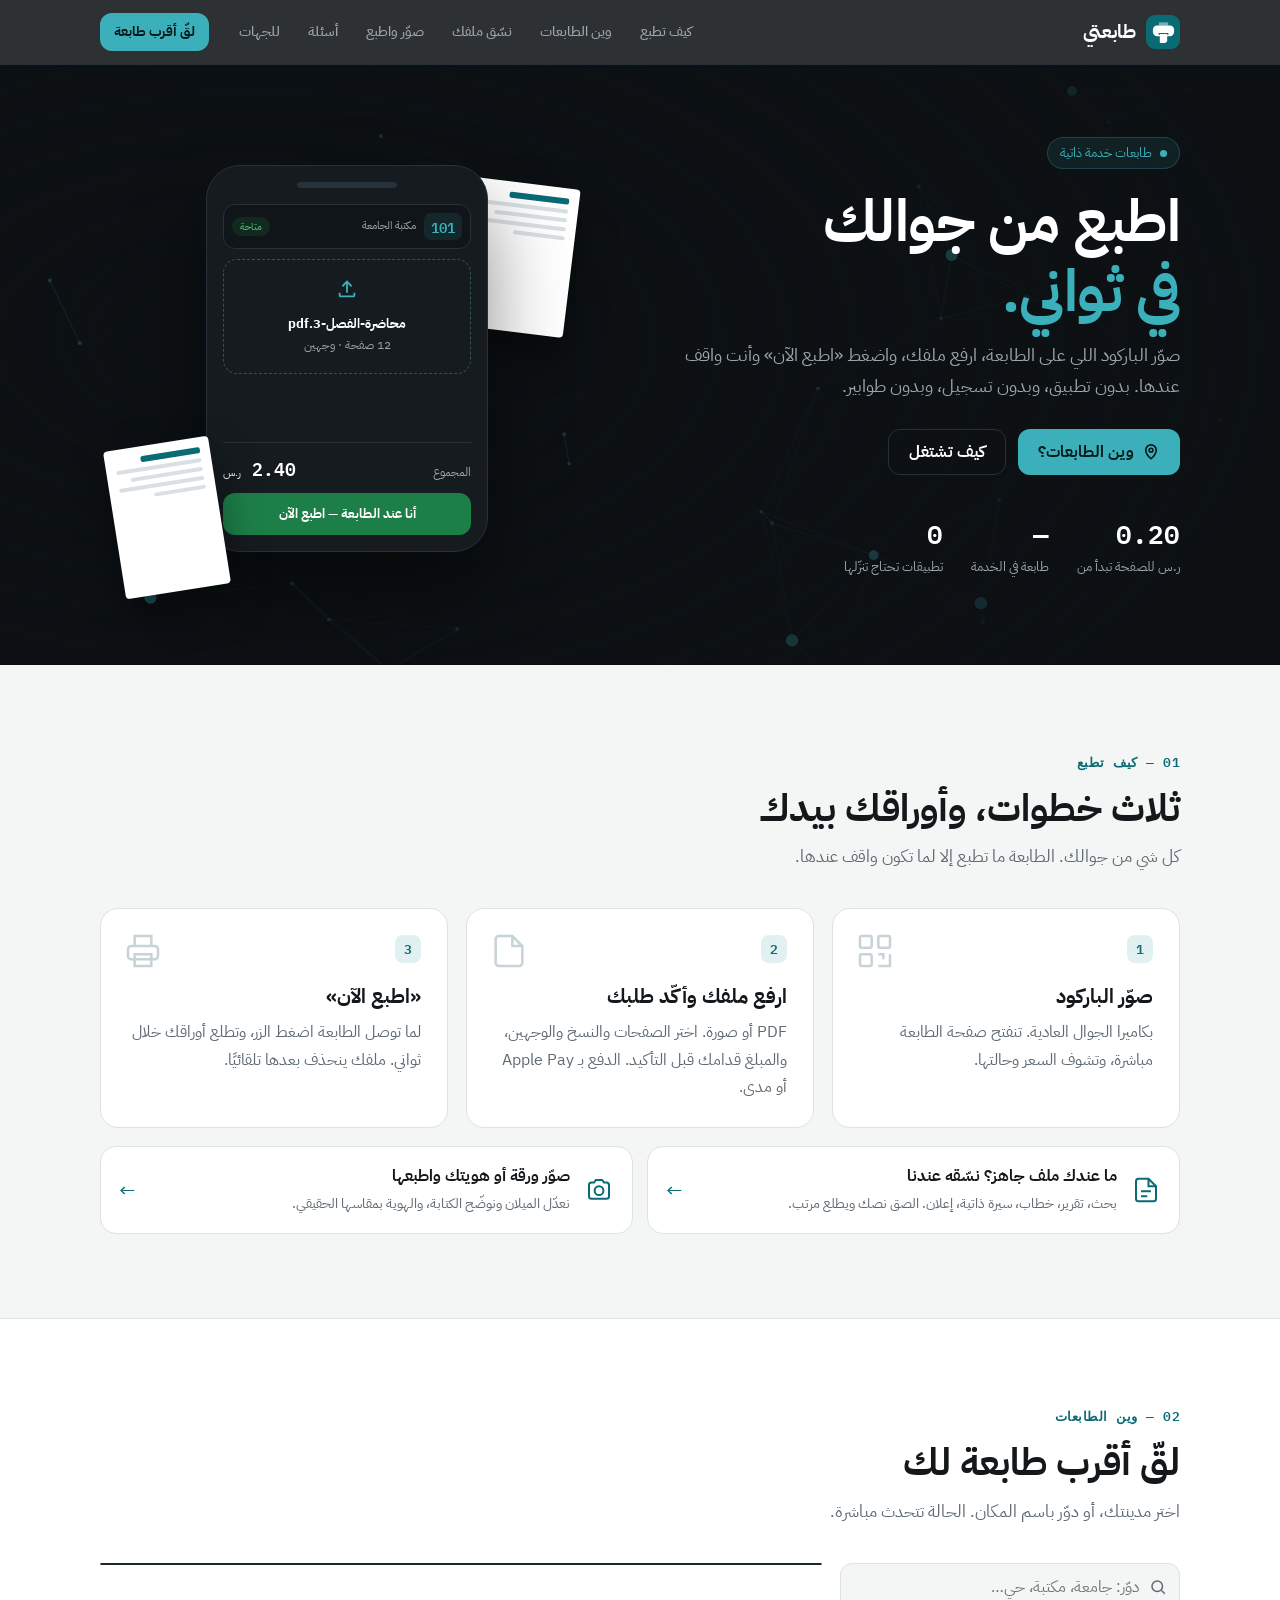
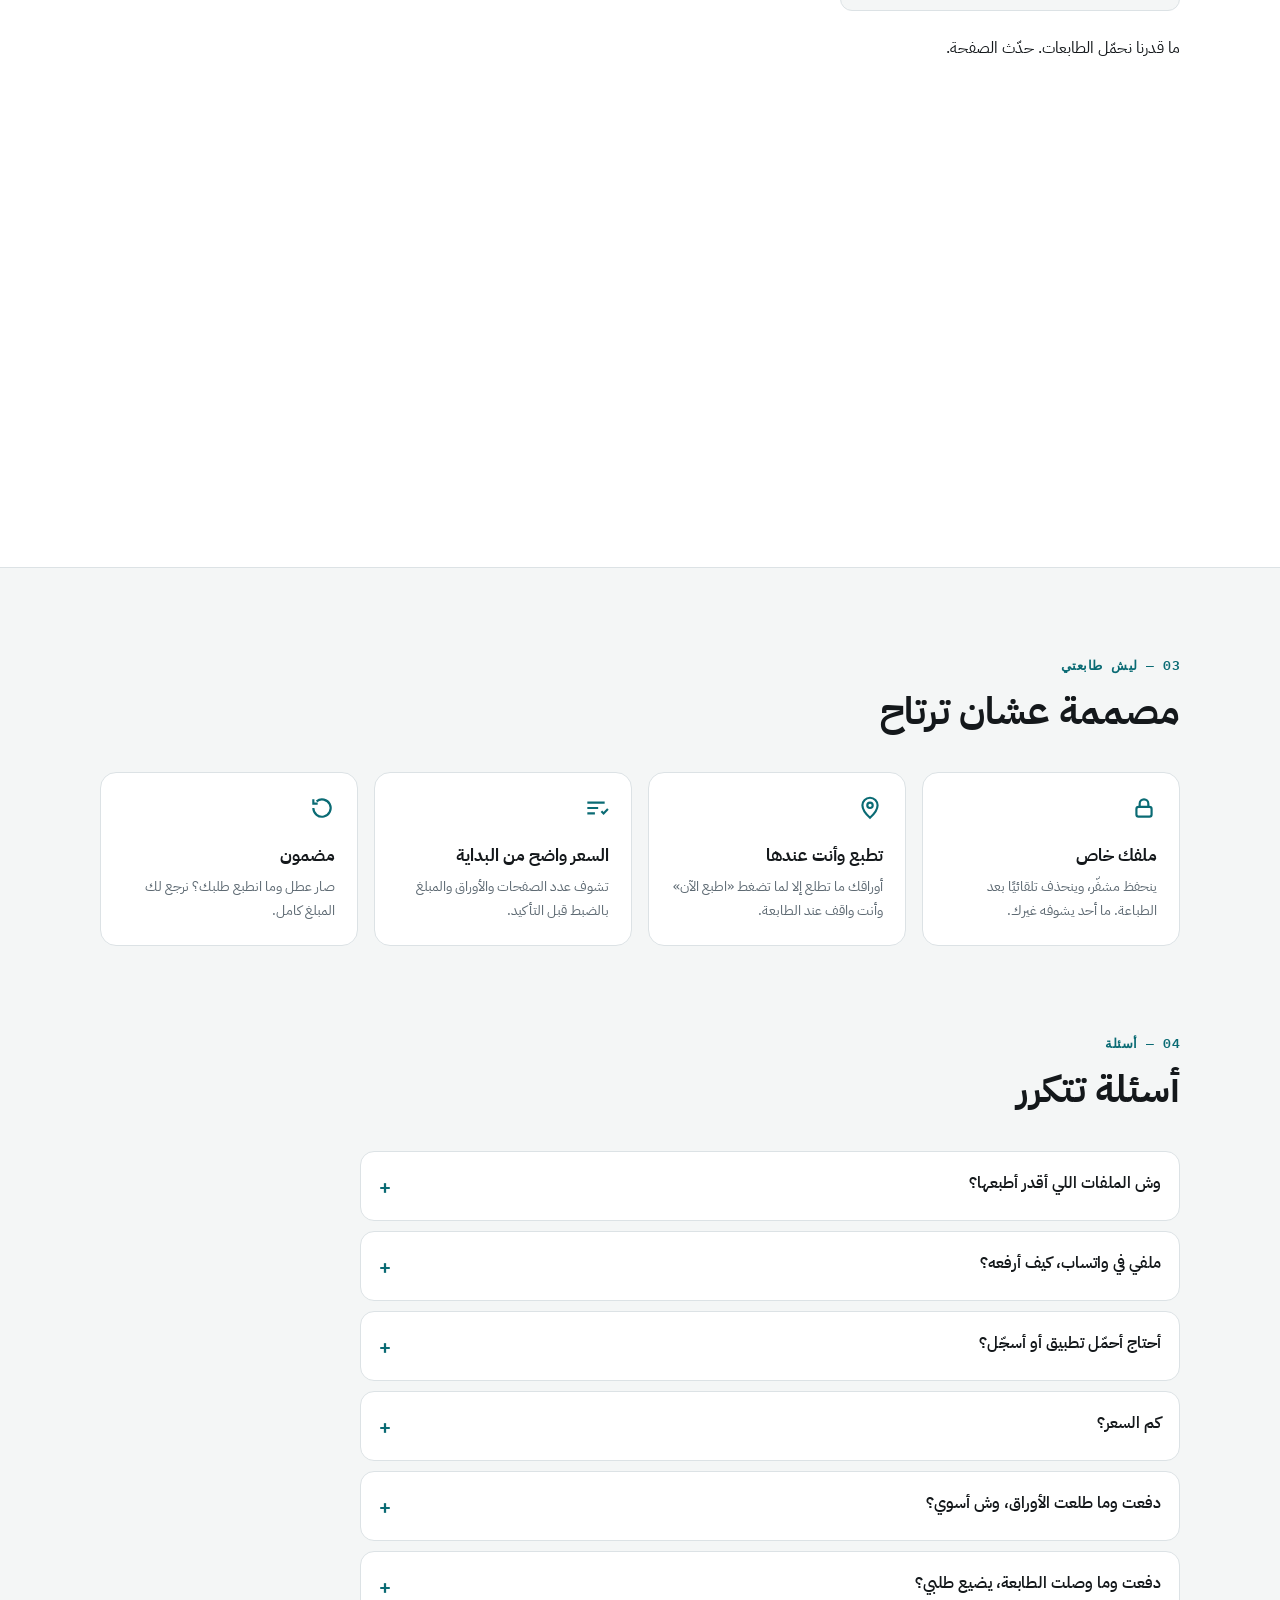
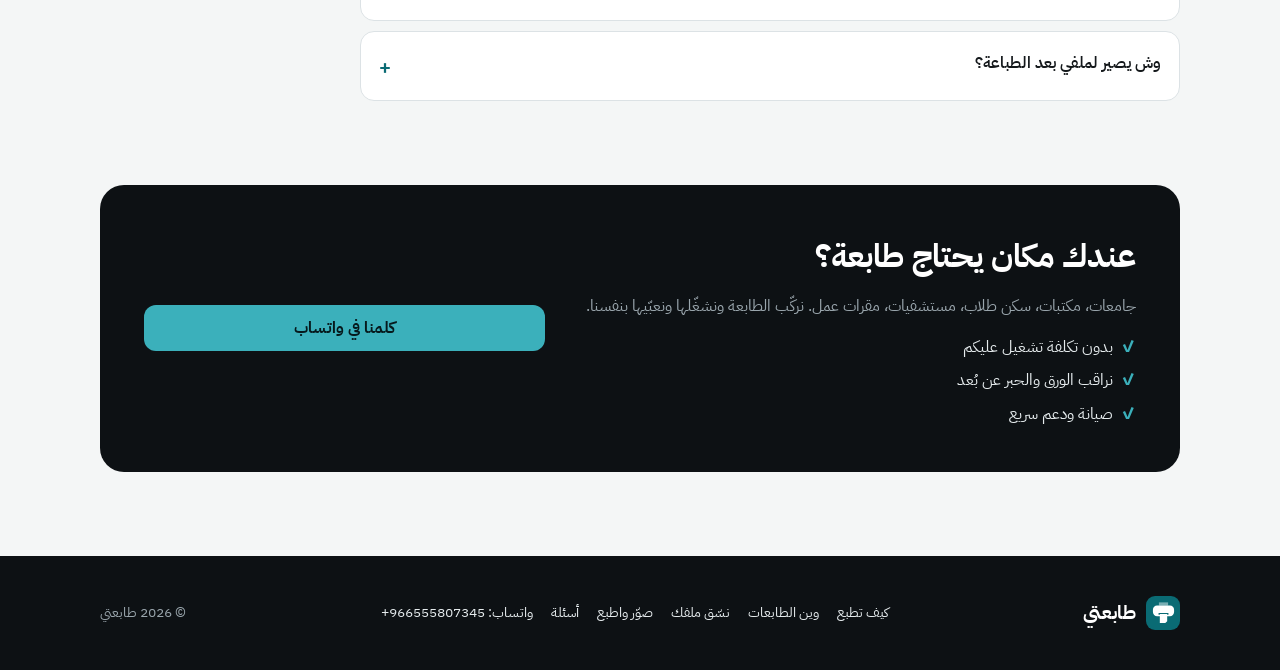
==== commit e7294650: "ربط التنسيق والسكانر بالنظام رسميًا: روابط في الموقع، عدّاد استخدام، مصدر الطلب، وأرقامها في لوحة ال" ====
--- a/index.html
+++ b/index.html
@@ -293,13 +293,13 @@
   <div class="wrap">
     <a class="brand" href="#top" aria-label="طابعتي"><span class="logo"><svg aria-hidden="true" width="23" height="23" viewBox="0 0 100 100" fill="currentColor"><path d="M30 6H70V20H30Z" fill-opacity=".45"/><path d="M22 20H78A18 18 0 0 1 96 38V48A18 18 0 0 1 78 66H22A18 18 0 0 1 4 48V38A18 18 0 0 1 22 20ZM30 52H70A2 2 0 0 1 72 54V58A2 2 0 0 1 70 60H30A2 2 0 0 1 28 58V54A2 2 0 0 1 30 52Z" fill-rule="evenodd"/><path d="M34 56H66V88L58 96H34Z"/></svg></span>طابعتي</a>
     <nav class="links" aria-label="الأقسام">
-      <a href="#how">كيف تطبع</a><a href="#where">وين الطابعات</a><a href="#trust">ليش طابعتي</a><a href="#faq">أسئلة</a><a href="#partner">للجهات</a>
+      <a href="#how">كيف تطبع</a><a href="#where">وين الطابعات</a><a href="/f/">نسّق ملفك</a><a href="/s/">صوّر واطبع</a><a href="#faq">أسئلة</a><a href="#partner">للجهات</a>
     </nav>
     <a class="btn primary sm" href="#where">لقّ أقرب طابعة</a>
     <button class="menu-btn" id="menuBtn" aria-label="القائمة" aria-expanded="false" aria-controls="mnav"><svg aria-hidden="true" width="22" height="22" viewBox="0 0 24 24" fill="none" stroke="currentColor" stroke-width="2"><path d="M4 7h16M4 12h16M4 17h16"/></svg></button>
   </div>
   <nav class="mnav" id="mnav" hidden aria-label="الأقسام">
-    <a href="#how">كيف تطبع</a><a href="#where">وين الطابعات</a><a href="#trust">ليش طابعتي</a><a href="#faq">أسئلة</a><a href="#partner">للجهات</a><a id="mnavWa" href="#" target="_blank" rel="noopener">تواصل في واتساب</a>
+    <a href="#how">كيف تطبع</a><a href="#where">وين الطابعات</a><a href="/f/">نسّق ملفك</a><a href="/s/">صوّر واطبع</a><a href="#trust">ليش طابعتي</a><a href="#faq">أسئلة</a><a href="#partner">للجهات</a><a id="mnavWa" href="#" target="_blank" rel="noopener">تواصل في واتساب</a>
   </nav>
 </header>
 
@@ -416,7 +416,7 @@
 <footer>
   <div class="wrap">
     <a class="brand" href="#top"><span class="logo"><svg aria-hidden="true" width="23" height="23" viewBox="0 0 100 100" fill="currentColor"><path d="M30 6H70V20H30Z" fill-opacity=".45"/><path d="M22 20H78A18 18 0 0 1 96 38V48A18 18 0 0 1 78 66H22A18 18 0 0 1 4 48V38A18 18 0 0 1 22 20ZM30 52H70A2 2 0 0 1 72 54V58A2 2 0 0 1 70 60H30A2 2 0 0 1 28 58V54A2 2 0 0 1 30 52Z" fill-rule="evenodd"/><path d="M34 56H66V88L58 96H34Z"/></svg></span>طابعتي</a>
-    <div class="fl"><a href="#how">كيف تطبع</a><a href="#where">وين الطابعات</a><a href="#faq">أسئلة</a><a id="footWa" href="#" target="_blank" rel="noopener">واتساب: <span class="ltr" id="waNum"></span></a></div>
+    <div class="fl"><a href="#how">كيف تطبع</a><a href="#where">وين الطابعات</a><a href="/f/">نسّق ملفك</a><a href="/s/">صوّر واطبع</a><a href="#faq">أسئلة</a><a id="footWa" href="#" target="_blank" rel="noopener">واتساب: <span class="ltr" id="waNum"></span></a></div>
     <span>© <span id="yr">2026</span> طابعتي</span>
   </div>
 </footer>
